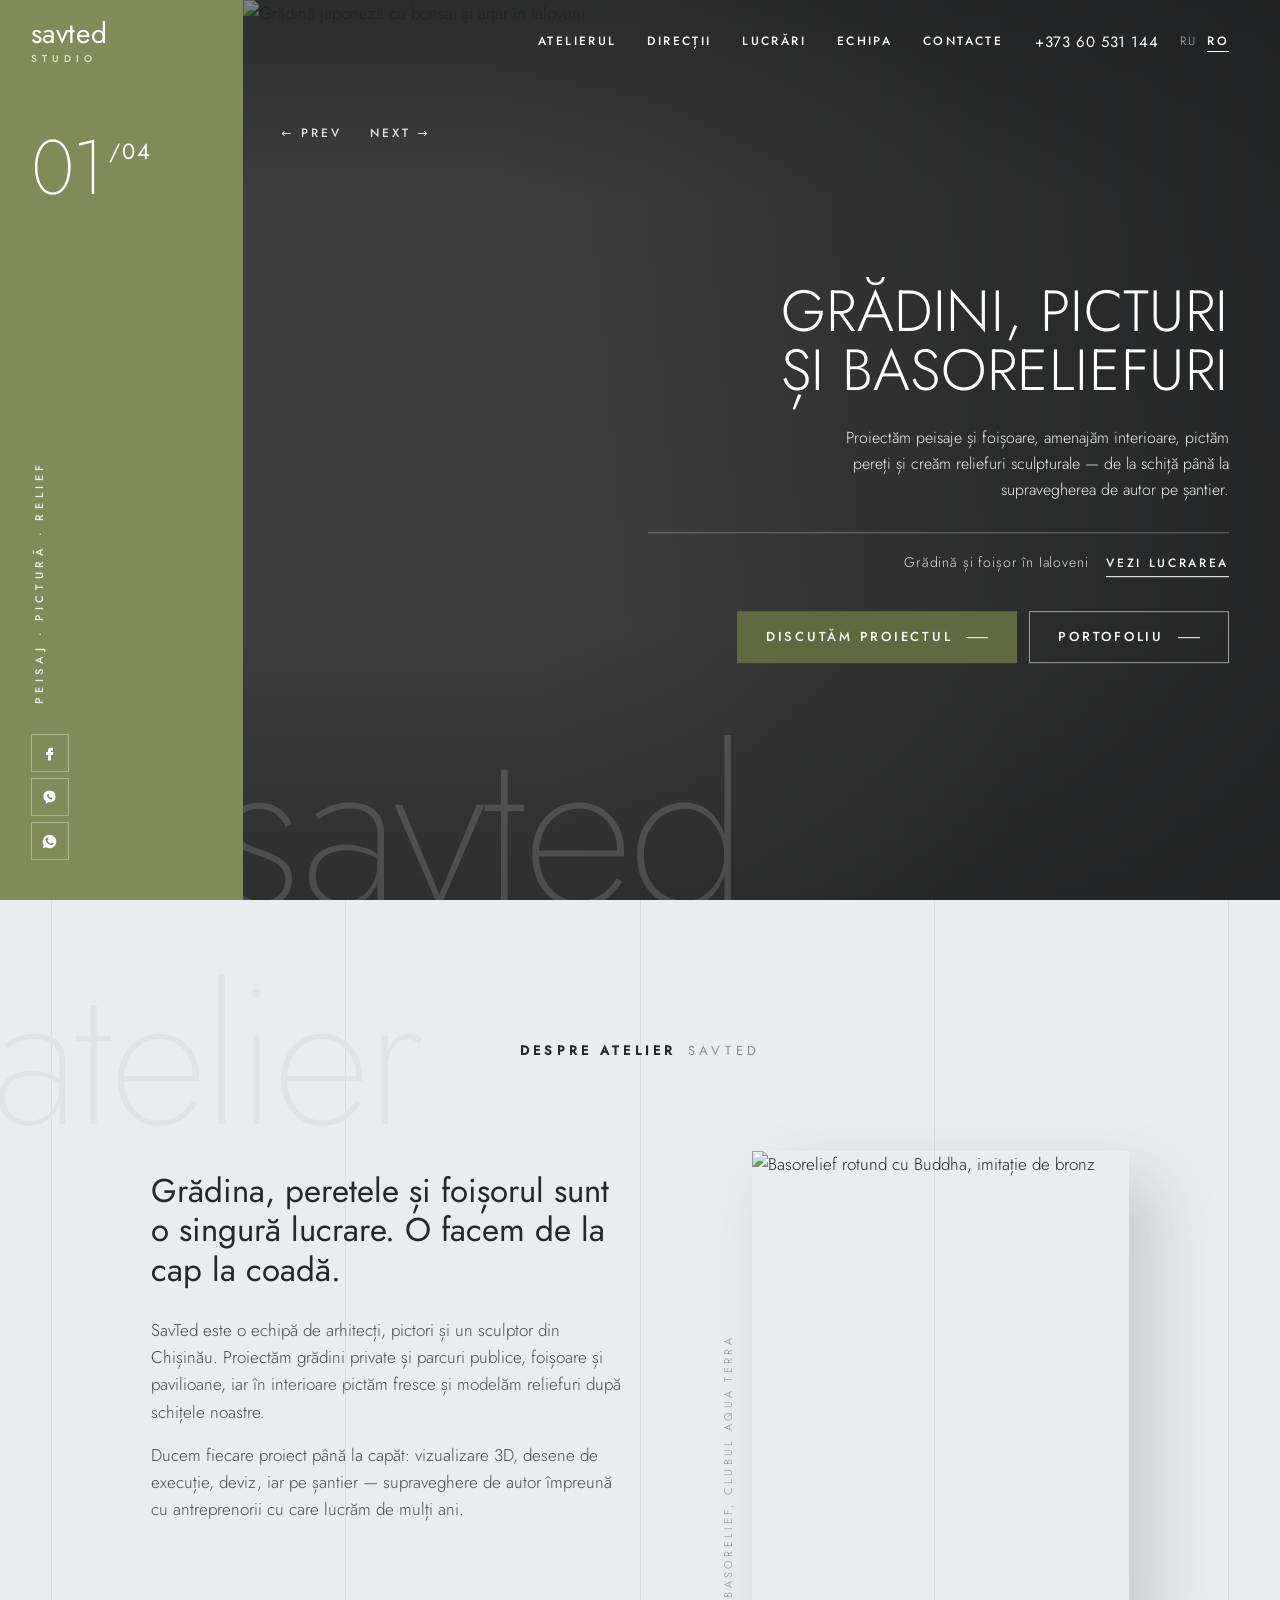
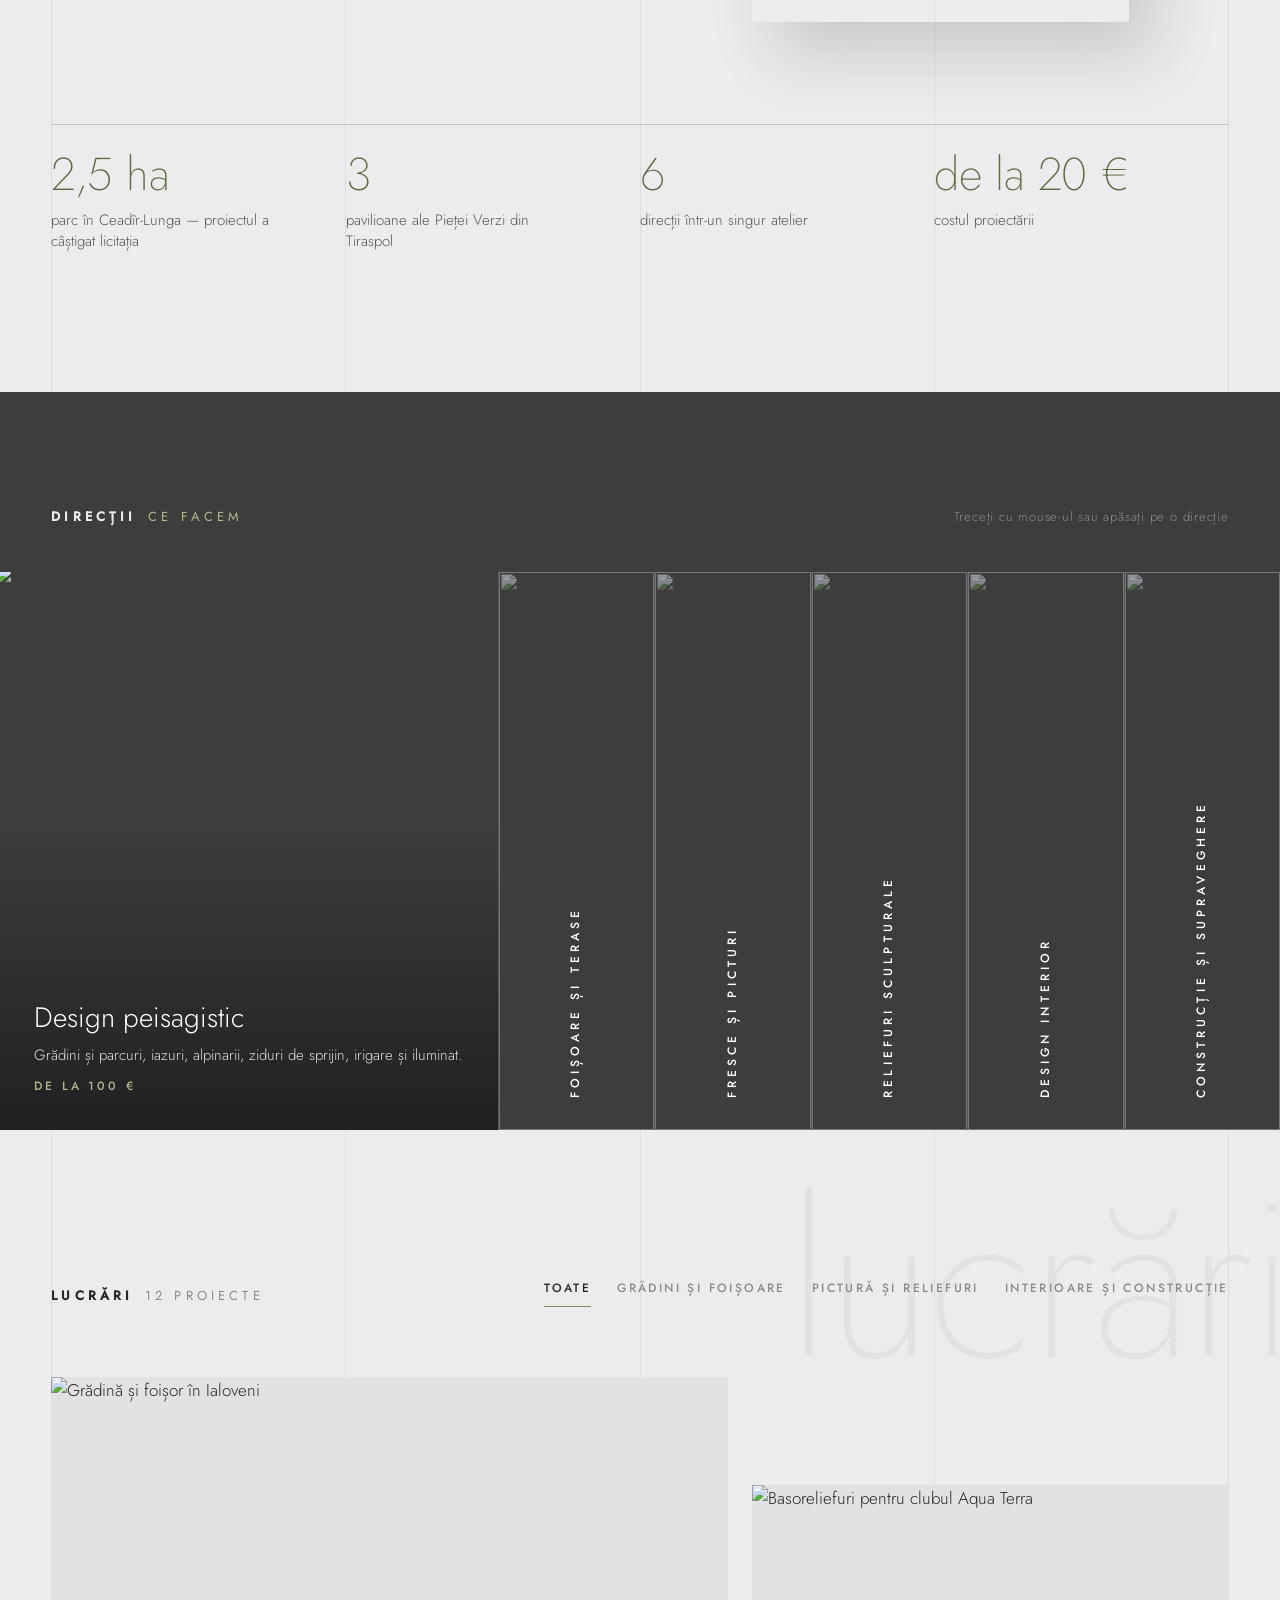
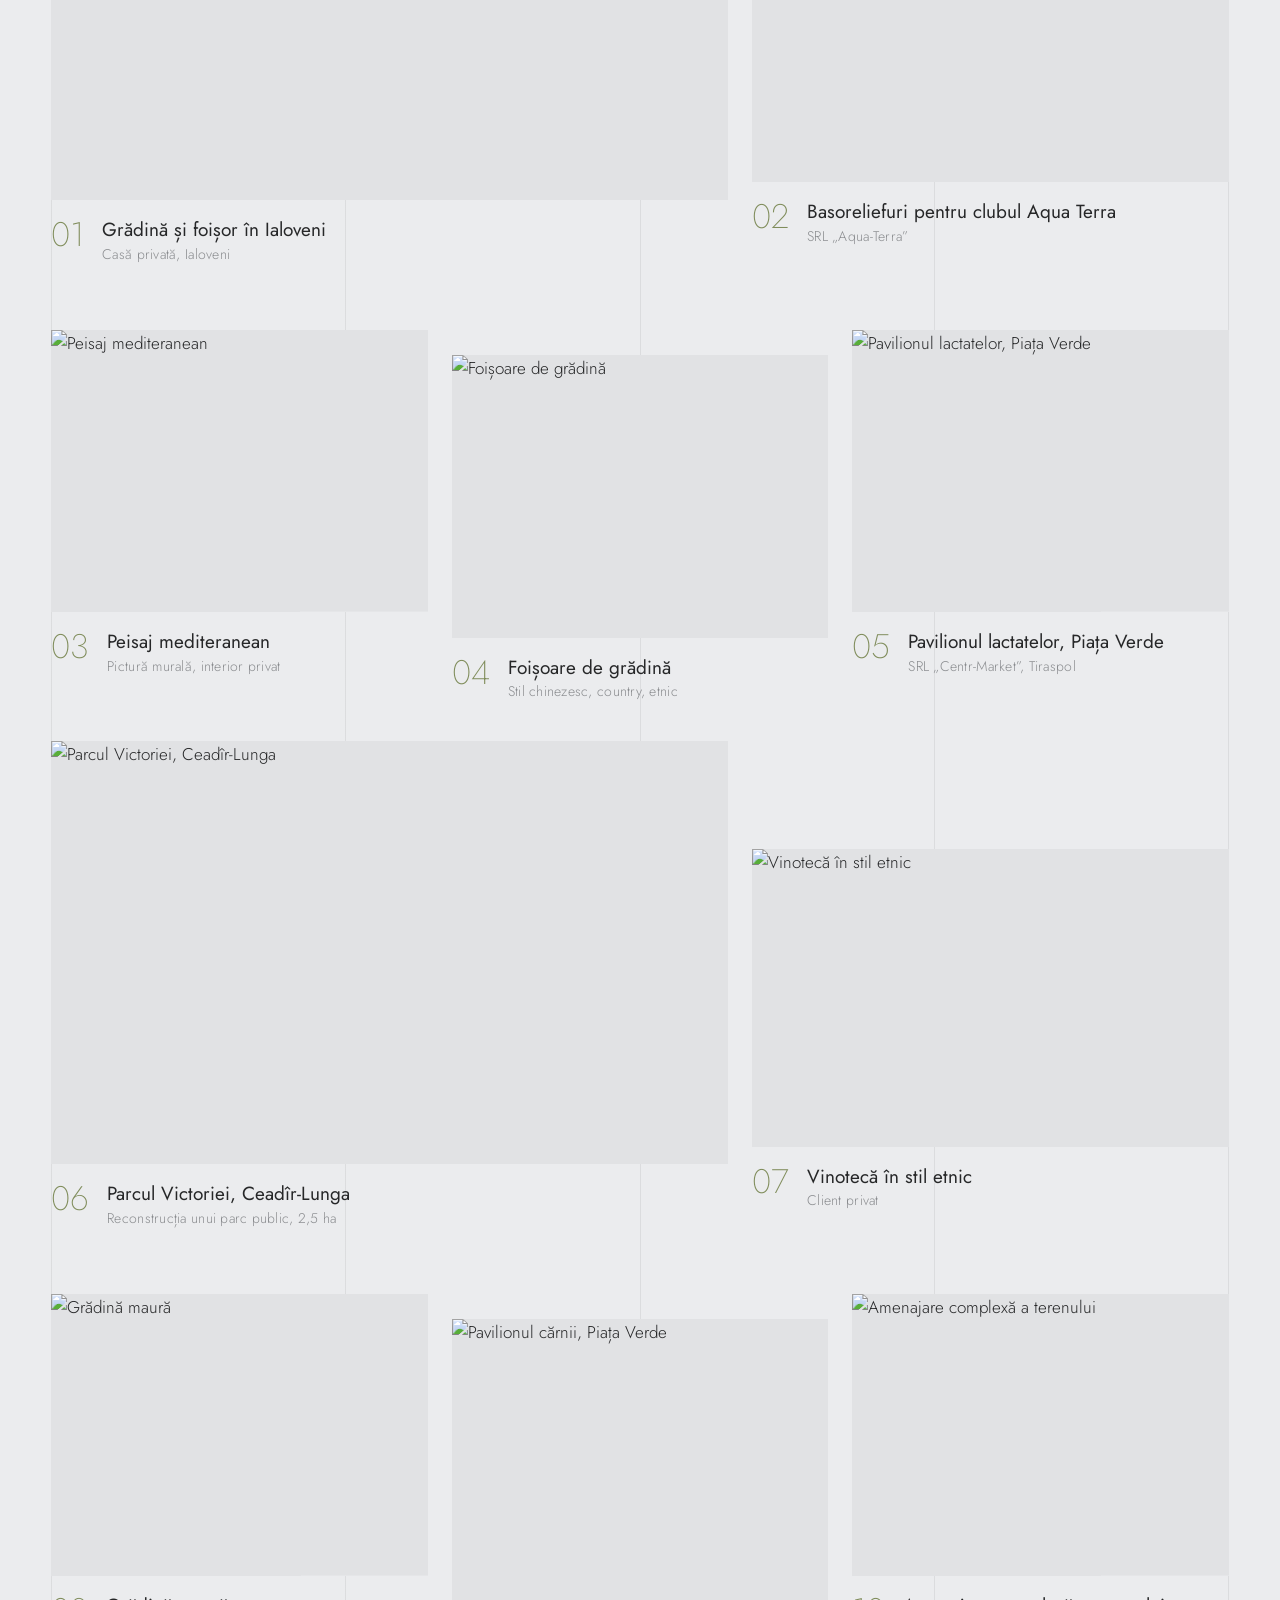
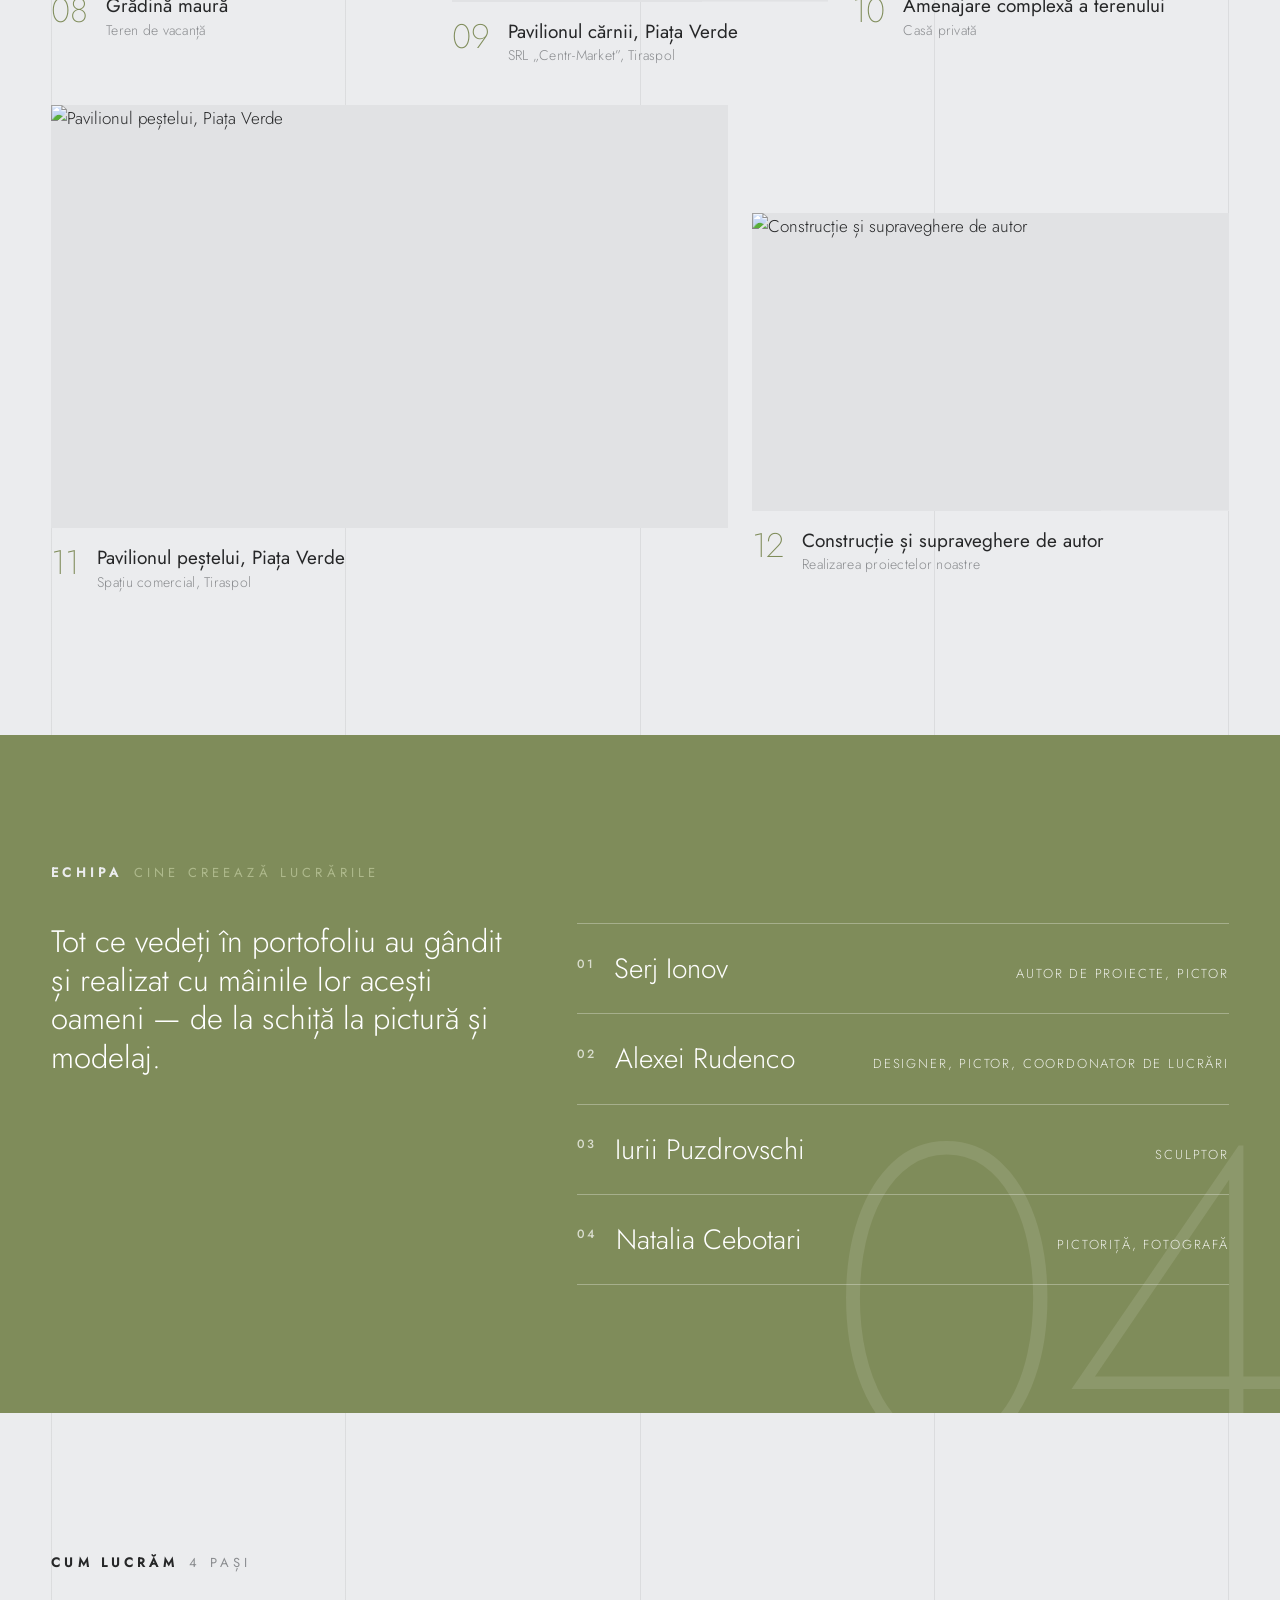
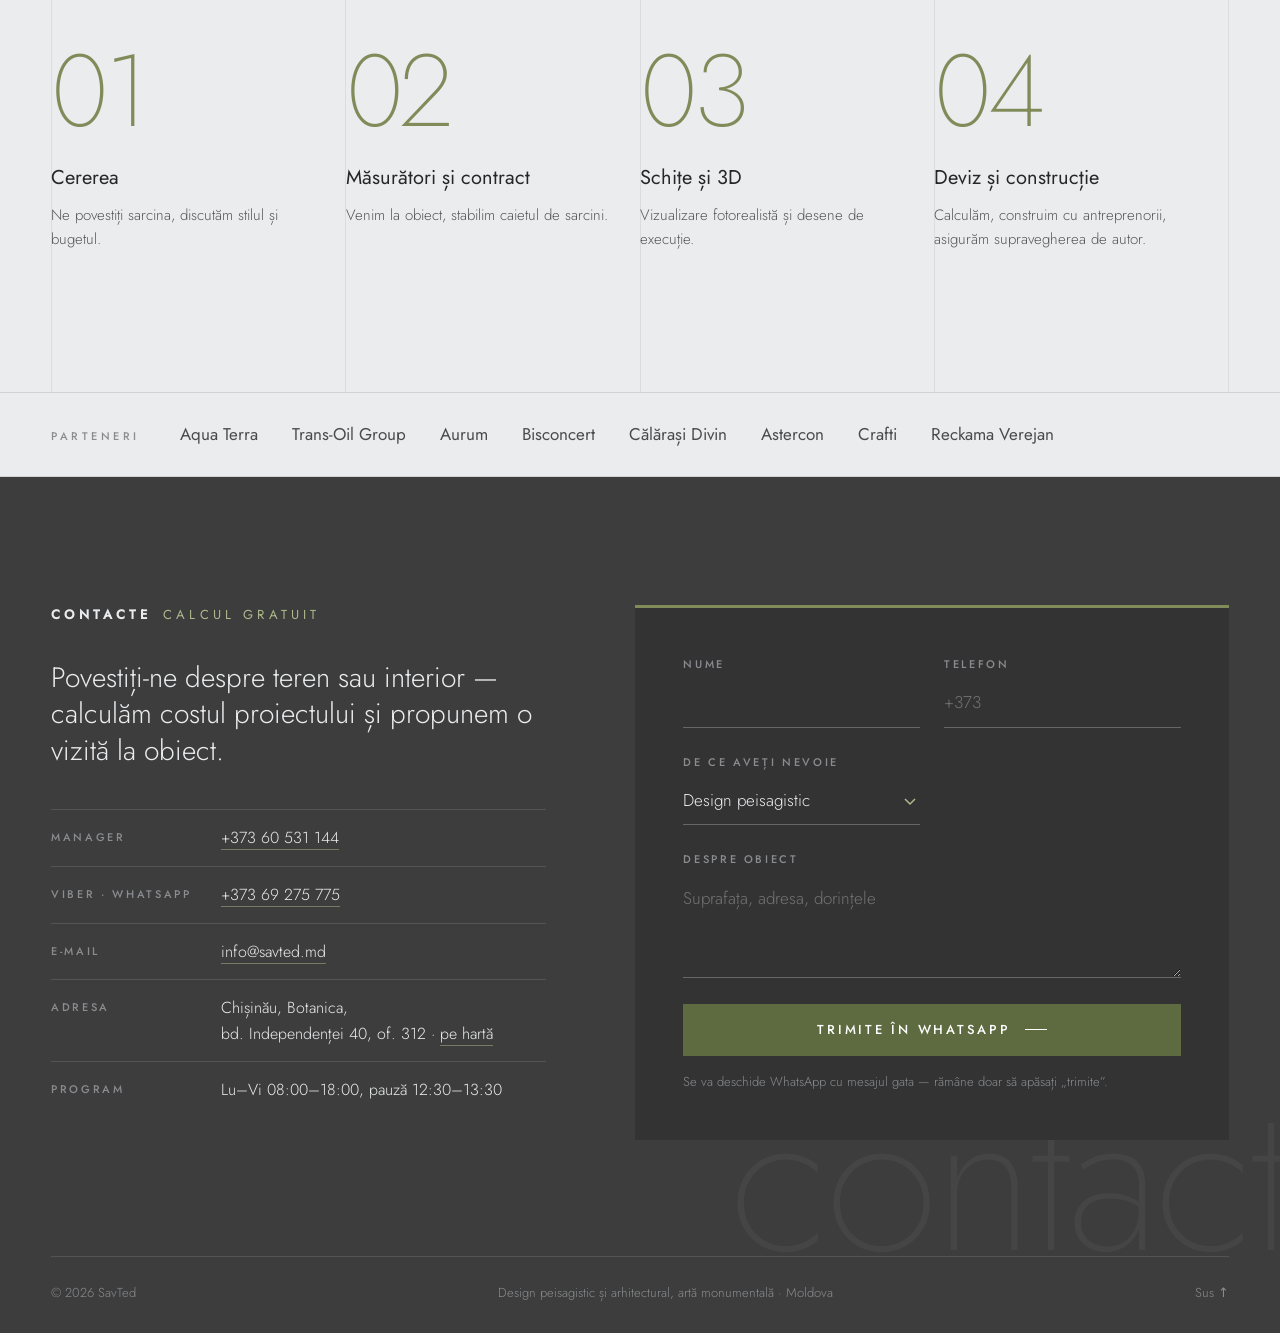
==== ro.html @ 4ed481ee "Add files via upload" ====
<!doctype html>
<html lang="ro">
<head>
<meta charset="utf-8">
<meta name="viewport" content="width=device-width,initial-scale=1">
<title>SavTed — design peisagistic, picturi murale și basoreliefuri în Moldova</title>
<meta name="description" content="Atelierul SavTed: proiecte de grădini, parcuri și foișoare, design interior, fresce, picturi murale și reliefuri sculpturale. Chișinău, toată Moldova.">
<link rel="icon" href="favicon.svg" type="image/svg+xml">
<link rel="alternate" hreflang="ru" href="index.html">
<meta property="og:type" content="website">
<meta property="og:title" content="SavTed — grădini, picturi murale și basoreliefuri">
<meta property="og:description" content="Proiectăm grădini și foișoare, pictăm pereți, creăm basoreliefuri. Chișinău.">
<meta property="og:image" content="img/og/og-square-ro.jpg">
<meta property="og:image:width" content="1200">
<meta property="og:image:height" content="1200">
<link rel="preload" href="fonts/Jost-Light.woff2" as="font" type="font/woff2" crossorigin>
<link rel="stylesheet" href="style.css?v=5">
</head>
<body>

<header class="top" id="top">
  <a class="brand" href="#top" aria-label="SavTed — pagina principală">savted<small>studio</small></a>
  <nav class="nav" aria-label="Secțiuni">
    <a href="#about">Atelierul</a>
    <a href="#directions">Direcții</a>
    <a href="#works">Lucrări</a>
    <a href="#team">Echipa</a>
    <a href="#contact">Contacte</a>
  </nav>
  <div class="top__right">
    <a class="top__phone" href="tel:+37360531144">+373 60 531 144</a>
    <span class="lang"><a href="index.html" hreflang="ru">RU</a><b>RO</b></span>
    <button class="burger" type="button" aria-label="Meniu" aria-expanded="false"><i></i><i></i></button>
  </div>
</header>

<!-- HERO -->
<section class="hero" aria-label="Lucrări selectate">
  <aside class="hero__panel">
    <div class="hero__count"><span class="js-cur">01</span><sup>/04</sup></div>
    <p class="hero__vert">peisaj · pictură · relief</p>
    <ul class="hero__social">
      <li><a href="https://www.facebook.com/profile.php?id=61595241628154" target="_blank" rel="noopener" aria-label="Facebook"><svg viewBox="0 0 24 24"><path d="M14 8h3V4h-3c-2.8 0-4 1.8-4 4.3V10H7v4h3v8h4v-8h3l.5-4H14V8.6c0-.4.2-.6.6-.6z"/></svg></a></li>
      <li><a href="viber://chat?number=%2B37369275775" aria-label="Viber"><svg viewBox="0 0 24 24"><path d="M12 2.5c-5 0-8.5 2.6-8.5 8 0 3 1.2 5.2 3.3 6.4V21l3-2.4c.7.1 1.4.2 2.2.2 5 0 8.5-2.6 8.5-8.3 0-5.5-3.5-8-8.5-8zm3.7 11.6c-.4.6-1.1 1-1.8.8-2.6-.8-4.7-2.8-5.6-5.4-.2-.7.2-1.4.8-1.8l.6-.4c.3-.2.7-.1.9.2l.9 1.4c.2.3.1.7-.2.9l-.5.3c.4 1 1.3 1.9 2.3 2.4l.3-.5c.2-.3.6-.4.9-.2l1.4.9c.3.2.4.6.2.9z"/></svg></a></li>
      <li><a href="https://wa.me/37369275775" target="_blank" rel="noopener" aria-label="WhatsApp"><svg viewBox="0 0 24 24"><path d="M12 2.5a9.5 9.5 0 0 0-8.2 14.3L2.5 21.5l4.8-1.3A9.5 9.5 0 1 0 12 2.5zm5.3 13.4c-.2.6-1.3 1.2-1.8 1.2-.5.1-1 .2-3.3-.7-2.8-1.1-4.6-4-4.7-4.2-.1-.2-1.1-1.5-1.1-2.9s.7-2 1-2.3c.2-.3.5-.3.7-.3h.5c.2 0 .4 0 .6.5l.8 2c.1.2.1.4 0 .5l-.3.5-.4.4c-.1.1-.3.3-.1.6.2.3.8 1.3 1.7 2.1 1.2 1 2.1 1.3 2.4 1.5.3.1.5.1.6-.1l.9-1c.2-.3.4-.2.6-.1l1.9.9c.3.1.5.2.5.3.1.2.1.7-.1 1.2z"/></svg></a></li>
    </ul>
  </aside>

  <div class="hero__stage">
    <div class="hero__slides">
      <figure class="slide is-on" data-work="13"><img src="img/w/7c0b3475-l.webp" alt="Grădină japoneză cu bonsai și arțar în Ialoveni" fetchpriority="high"></figure>
      <figure class="slide" data-work="11"><img src="img/w/cdaa45fe-l.webp" alt="Basorelief cu Buddha, imitație de bronz, clubul Aqua Terra" loading="lazy"></figure>
      <figure class="slide" data-work="7"><img src="img/w/23a6d902-l.webp" alt="Pictură murală: peisaj mediteranean cu maci" loading="lazy"></figure>
      <figure class="slide" data-work="15"><img src="img/w/4194f8a2-l.webp" alt="Proiect de foișor în stil chinezesc" loading="lazy"></figure>
    </div>
    <div class="hero__fog" aria-hidden="true"></div>

    <div class="hero__ctrl">
      <button type="button" class="js-prev" aria-label="Lucrarea anterioară">← prev</button>
      <button type="button" class="js-next" aria-label="Lucrarea următoare">next →</button>
    </div>

    <div class="hero__copy">
      <h1>Grădini, picturi<br>și&nbsp;basoreliefuri</h1>
      <p>Proiectăm peisaje și foișoare, amenajăm interioare, pictăm pereți și creăm reliefuri sculpturale — de la schiță până la supravegherea de autor pe șantier.</p>
      <div class="hero__caption">
        <span class="js-cap-n">Grădină și foișor în Ialoveni</span>
        <button type="button" class="link js-cap-open">Vezi lucrarea</button>
      </div>
      <div class="hero__btns">
        <a class="btn btn--moss" href="#contact">Discutăm proiectul</a>
        <a class="btn btn--ghost" href="#works">Portofoliu</a>
      </div>
    </div>
  </div>
  <div class="ghost ghost--hero" aria-hidden="true">savted</div>
</section>

<!-- ABOUT -->
<section class="about sec" id="about">
  <div class="lines" aria-hidden="true"></div>
  <div class="ghost ghost--about" aria-hidden="true">atelier</div>
  <div class="wrap about__grid">
    <h2 class="kicker reveal"><b>Despre atelier</b> <span>savted</span></h2>
    <div class="about__text reveal">
      <p class="about__lead">Grădina, peretele și&nbsp;foișorul sunt o singură lucrare. O facem de la cap la coadă.</p>
      <p>SavTed este o echipă de arhitecți, pictori și un sculptor din Chișinău. Proiectăm grădini private și parcuri publice, foișoare și pavilioane, iar în interioare pictăm fresce și modelăm reliefuri după schițele noastre.</p>
      <p>Ducem fiecare proiect până la capăt: vizualizare 3D, desene de execuție, deviz, iar pe șantier — supraveghere de autor împreună cu antreprenorii cu care lucrăm de mulți ani.</p>
    </div>
    <figure class="about__pic reveal">
      <img src="img/w/76ecb785-s.webp" alt="Basorelief rotund cu Buddha, imitație de bronz" loading="lazy">
      <figcaption>Basorelief, clubul Aqua Terra</figcaption>
    </figure>
    <ul class="facts reveal">
      <li><b>2,5&nbsp;ha</b><span>parc în Ceadîr-Lunga — proiectul a câștigat licitația</span></li>
      <li><b>3</b><span>pavilioane ale Pieței Verzi din Tiraspol</span></li>
      <li><b>6</b><span>direcții într-un singur atelier</span></li>
      <li><b>de&nbsp;la&nbsp;20&nbsp;€</b><span>costul proiectării</span></li>
    </ul>
  </div>
</section>

<!-- DIRECTIONS -->
<section class="dirs" id="directions">
  <div class="dirs__head wrap">
    <h2 class="kicker kicker--light reveal"><b>Direcții</b> <span>ce facem</span></h2>
    <p class="dirs__hint reveal">Treceți cu mouse-ul sau apăsați pe o direcție</p>
  </div>
  <div class="strip">
    <a class="strip__item is-open" href="#works" data-filter="garden">
      <img src="img/w/7c0b3475-s.webp" alt="" loading="lazy">
      <span class="strip__v">design peisagistic</span>
      <span class="strip__body"><b>Design peisagistic</b><em>Grădini și parcuri, iazuri, alpinarii, ziduri de sprijin, irigare și iluminat.</em><i>de la 100 €</i></span>
    </a>
    <a class="strip__item" href="#works" data-filter="garden">
      <img src="img/w/a6d77f5b-s.webp" alt="" loading="lazy">
      <span class="strip__v">foișoare și terase</span>
      <span class="strip__body"><b>Foișoare, pavilioane, terase</b><em>Stil chinezesc, country, etnic — cu grătar, cuptor și desene tehnice.</em><i>de la 30 €</i></span>
    </a>
    <a class="strip__item" href="#works" data-filter="art">
      <img src="img/w/23a6d902-s.webp" alt="" loading="lazy">
      <span class="strip__v">fresce și picturi</span>
      <span class="strip__body"><b>Fresce, murale, pictură</b><em>Pictură pe tencuială uscată și umedă, interioare și fațade.</em><i>de la 50 €</i></span>
    </a>
    <a class="strip__item" href="#works" data-filter="art">
      <img src="img/w/76ecb785-s.webp" alt="" loading="lazy">
      <span class="strip__v">reliefuri sculpturale</span>
      <span class="strip__body"><b>Basoreliefuri și altoreliefuri</b><em>După schițele noastre sau ale arhitectului dvs., imitație de bronz și piatră.</em><i>de la 150 €</i></span>
    </a>
    <a class="strip__item" href="#works" data-filter="interior">
      <img src="img/w/365bd3c8-s.webp" alt="" loading="lazy">
      <span class="strip__v">design interior</span>
      <span class="strip__body"><b>Design interior</b><em>Interioare comerciale și private, mobilier după design individual.</em><i>de la 20 €</i></span>
    </a>
    <a class="strip__item" href="#works" data-filter="interior">
      <img src="img/w/06ae468c-s.webp" alt="" loading="lazy">
      <span class="strip__v">construcție și supraveghere</span>
      <span class="strip__body"><b>Construcție și supraveghere de autor</b><em>Organizăm lucrările și urmărim ca totul să fie construit exact după proiect.</em><i>de la 400 €</i></span>
    </a>
  </div>
</section>

<!-- WORKS -->
<section class="works sec" id="works">
  <div class="lines" aria-hidden="true"></div>
  <div class="ghost ghost--works" aria-hidden="true">lucrări</div>
  <div class="wrap">
    <div class="works__head">
      <h2 class="kicker reveal"><b>Lucrări</b> <span>12 proiecte</span></h2>
      <div class="filters reveal" role="tablist" aria-label="Filtru lucrări">
        <button type="button" class="is-on" data-f="all">Toate</button>
        <button type="button" data-f="garden">Grădini și foișoare</button>
        <button type="button" data-f="art">Pictură și reliefuri</button>
        <button type="button" data-f="interior">Interioare și construcție</button>
      </div>
    </div>
    <div class="grid js-grid"></div>
  </div>
</section>

<!-- TEAM -->
<section class="team" id="team">
  <div class="ghost ghost--team" aria-hidden="true">04</div>
  <div class="wrap team__grid">
    <h2 class="kicker kicker--light reveal"><b>Echipa</b> <span>cine creează lucrările</span></h2>
    <p class="team__lead reveal">Tot ce vedeți în portofoliu au gândit și realizat cu mâinile lor acești oameni — de la schiță la pictură și modelaj.</p>
    <ol class="people">
      <li class="reveal"><b>Serj Ionov</b><span>autor de proiecte, pictor</span></li>
      <li class="reveal"><b>Alexei Rudenco</b><span>designer, pictor, coordonator de lucrări</span></li>
      <li class="reveal"><b>Iurii Puzdrovschi</b><span>sculptor</span></li>
      <li class="reveal"><b>Natalia Cebotari</b><span>pictoriță, fotografă</span></li>
    </ol>
  </div>
</section>

<!-- PROCESS -->
<section class="steps sec" id="process">
  <div class="lines" aria-hidden="true"></div>
  <div class="wrap">
    <h2 class="kicker reveal"><b>Cum lucrăm</b> <span>4 pași</span></h2>
    <ol class="steps__list">
      <li class="reveal"><i>01</i><b>Cererea</b><span>Ne povestiți sarcina, discutăm stilul și bugetul.</span></li>
      <li class="reveal"><i>02</i><b>Măsurători și contract</b><span>Venim la obiect, stabilim caietul de sarcini.</span></li>
      <li class="reveal"><i>03</i><b>Schițe și 3D</b><span>Vizualizare fotorealistă și desene de execuție.</span></li>
      <li class="reveal"><i>04</i><b>Deviz și construcție</b><span>Calculăm, construim cu antreprenorii, asigurăm supravegherea de autor.</span></li>
    </ol>
  </div>
</section>

<!-- PARTNERS -->
<section class="partners" aria-label="Parteneri">
  <div class="wrap partners__row">
    <span class="partners__t">Parteneri</span>
    <ul>
      <li>Aqua Terra</li><li>Trans-Oil Group</li><li>Aurum</li><li>Bisconcert</li><li>Călărași Divin</li><li>Astercon</li><li>Crafti</li><li>Reckama Verejan</li>
    </ul>
  </div>
</section>

<!-- CONTACT -->
<section class="contact" id="contact">
  <div class="ghost ghost--contact" aria-hidden="true">contact</div>
  <div class="wrap contact__grid">
    <div class="contact__info reveal">
      <h2 class="kicker kicker--light"><b>Contacte</b> <span>calcul gratuit</span></h2>
      <p class="contact__lead">Povestiți-ne despre teren sau interior — calculăm costul proiectului și propunem o vizită la obiect.</p>
      <dl class="contact__dl">
        <div><dt>Manager</dt><dd><a href="tel:+37360531144">+373 60 531 144</a></dd></div>
        <div><dt>Viber · WhatsApp</dt><dd><a href="tel:+37369275775">+373 69 275 775</a></dd></div>
        <div><dt>E-mail</dt><dd><a href="mailto:info@savted.md">info@savted.md</a></dd></div>
        <div><dt>Adresa</dt><dd>Chișinău, Botanica,<br>bd. Independenței 40, of. 312 · <a href="https://www.google.com/maps/search/?api=1&amp;query=Independen%C8%9Bei+40+Chi%C8%99in%C4%83u" target="_blank" rel="noopener">pe hartă</a></dd></div>
        <div><dt>Program</dt><dd>Lu–Vi 08:00–18:00, pauză 12:30–13:30</dd></div>
      </dl>
    </div>
    <form class="form reveal js-form" novalidate>
      <label><span>Nume</span><input name="name" autocomplete="name" required></label>
      <label><span>Telefon</span><input name="phone" type="tel" autocomplete="tel" required placeholder="+373"></label>
      <label><span>De ce aveți nevoie</span>
        <select name="service">
          <option>Design peisagistic</option>
          <option>Foișor, pavilion, terasă</option>
          <option>Frescă sau pictură murală</option>
          <option>Basorelief, relief</option>
          <option>Design interior</option>
          <option>Construcție și supraveghere</option>
        </select>
      </label>
      <label class="form__wide"><span>Despre obiect</span><textarea name="msg" rows="3" placeholder="Suprafața, adresa, dorințele"></textarea></label>
      <button class="btn btn--moss form__wide" type="submit">Trimite în WhatsApp</button>
      <p class="form__note form__wide">Se va deschide WhatsApp cu mesajul gata — rămâne doar să apăsați „trimite”.</p>
    </form>
  </div>
  <footer class="foot wrap">
    <span>© 2026 SavTed</span>
    <span>Design peisagistic și arhitectural, artă monumentală · Moldova</span>
    <a href="#top">Sus ↑</a>
  </footer>
</section>

<!-- LIGHTBOX -->
<div class="lb" role="dialog" aria-modal="true" aria-label="Proiect" hidden>
  <button class="lb__x" type="button" aria-label="Închide">×</button>
  <div class="lb__stage">
    <img class="lb__img" alt="">
    <button class="lb__nav lb__prev" type="button" aria-label="Fotografia anterioară">←</button>
    <button class="lb__nav lb__next" type="button" aria-label="Fotografia următoare">→</button>
  </div>
  <aside class="lb__info">
    <span class="lb__num"></span>
    <h3 class="lb__t"></h3>
    <p class="lb__client"></p>
    <p class="lb__d"></p>
    <div class="lb__full" id="lb-full" hidden></div>
    <button class="lb__more" type="button" aria-expanded="false" aria-controls="lb-full">Citește tot</button>
    <p class="lb__cnt"></p>
    <div class="lb__thumbs"></div>
    <a class="btn btn--moss lb__cta" href="#contact">Vreau un proiect similar</a>
  </aside>
</div>

<script src="works-text.js?v=1"></script>
<script src="main.js?v=3"></script>
</body>
</html>
---- style.css ----
@font-face{font-family:Jost;src:url(fonts/Jost-ExtraLight.woff2) format("woff2");font-weight:200;font-display:swap}
@font-face{font-family:Jost;src:url(fonts/Jost-Light.woff2) format("woff2");font-weight:300;font-display:swap}
@font-face{font-family:Jost;src:url(fonts/Jost-Regular.woff2) format("woff2");font-weight:400;font-display:swap}
@font-face{font-family:Jost;src:url(fonts/Jost-Medium.woff2) format("woff2");font-weight:500;font-display:swap}

:root{
  /* палитра: Volcanic slag / Alpine ice / Summit stone + мох */
  --ice:#EBECEE;
  --ice-2:#E1E2E4;
  --slag:#3D3D3D;
  --slag-2:#333334;
  --ink:#262728;
  --stone:#8A8C8F;
  --moss:#7F8C5A;
  --moss-deep:#5E6A3F;
  --moss-pale:#AEB98C;
  --line:rgba(61,61,61,.09);
  --line-d:rgba(235,236,238,.08);
  --wrap:1320px;
  --pad:clamp(20px,4vw,56px);
  --panel:clamp(220px,19vw,300px);
  --ease:cubic-bezier(.2,.7,.2,1);
}
*,*::before,*::after{box-sizing:border-box}
html{scroll-behavior:smooth;-webkit-text-size-adjust:100%}
body{margin:0;background:var(--ice);color:var(--ink);font:300 17px/1.6 Jost,system-ui,sans-serif;overflow-x:hidden}
img{display:block;max-width:100%}
a{color:inherit}
button{font:inherit;color:inherit;background:none;border:0;padding:0;cursor:pointer}
h1,h2,h3,p{margin:0}
:focus-visible{outline:2px solid var(--moss);outline-offset:3px}

.wrap{max-width:var(--wrap);margin:0 auto;padding:0 var(--pad);position:relative;z-index:2}
.sec{position:relative;padding:clamp(80px,11vw,150px) 0;overflow:hidden}

/* вертикальные линии сетки, как в референсе */
.lines{position:absolute;inset:0;max-width:var(--wrap);margin:0 auto;pointer-events:none;z-index:0;background:
  linear-gradient(var(--line),var(--line)) calc(var(--pad)) 0/1px 100% no-repeat,
  linear-gradient(var(--line),var(--line)) calc(var(--pad) + (100% - 2*var(--pad))*.25) 0/1px 100% no-repeat,
  linear-gradient(var(--line),var(--line)) calc(var(--pad) + (100% - 2*var(--pad))*.5) 0/1px 100% no-repeat,
  linear-gradient(var(--line),var(--line)) calc(var(--pad) + (100% - 2*var(--pad))*.75) 0/1px 100% no-repeat,
  linear-gradient(var(--line),var(--line)) calc(100% - var(--pad)) 0/1px 100% no-repeat}

/* полупрозрачные слова-фон */
.ghost{position:absolute;font-weight:200;line-height:.8;letter-spacing:-.02em;white-space:nowrap;pointer-events:none;user-select:none;z-index:1}

/* заголовок секции: «ABOUT nature» */
.kicker{font-size:13px;font-weight:500;letter-spacing:.32em;text-transform:uppercase;display:flex;gap:.9em;align-items:baseline;flex-wrap:wrap}
.kicker span{font-weight:400;color:var(--stone)}
.kicker--light{color:var(--ice)}
.kicker--light span{color:var(--moss-pale)}

/* кнопки: острые прямоугольники, разрядка */
.btn{display:inline-flex;align-items:center;justify-content:center;gap:14px;min-height:52px;padding:0 28px;font-size:12.5px;font-weight:500;letter-spacing:.22em;text-transform:uppercase;text-decoration:none;border:1px solid transparent;transition:background .25s,color .25s,border-color .25s}
.btn::after{content:"";width:22px;height:1px;background:currentColor;transition:width .3s var(--ease)}
.btn:hover::after{width:34px}
.btn--moss{background:var(--moss-deep);color:#fff}
.btn--moss:hover{background:var(--ink)}
.btn--ghost{border-color:rgba(255,255,255,.55);color:#fff}
.btn--ghost:hover{background:#fff;color:var(--ink)}
.link{font-size:12px;font-weight:500;letter-spacing:.22em;text-transform:uppercase;border-bottom:1px solid currentColor;padding-bottom:3px}

/* ---------- HEADER ---------- */
.top{position:absolute;top:0;left:0;right:0;z-index:20;display:flex;align-items:center;gap:32px;height:84px;padding:0 var(--pad) 0 0}
.brand{flex:0 0 var(--panel);padding-left:clamp(20px,2.4vw,36px);font-size:28px;font-weight:400;letter-spacing:.02em;text-decoration:none;color:#fff;line-height:1}
.brand small{display:block;font-size:10px;font-weight:500;letter-spacing:.5em;text-transform:uppercase;opacity:.75;margin-top:6px}
.nav{display:flex;gap:clamp(18px,2.4vw,40px);margin-left:auto}
.nav a{font-size:12px;font-weight:500;letter-spacing:.2em;text-transform:uppercase;text-decoration:none;color:#fff;padding:8px 0;position:relative}
.nav a::after{content:"";position:absolute;left:0;right:100%;bottom:2px;height:1px;background:currentColor;transition:right .3s var(--ease)}
.nav a:hover::after{right:0}
.top__right{display:flex;align-items:center;gap:22px;color:#fff}
.top__phone{font-size:15px;font-weight:400;text-decoration:none;letter-spacing:.04em;white-space:nowrap}
.lang{display:flex;gap:10px;font-size:12px;letter-spacing:.18em}
.lang b{font-weight:500;border-bottom:1px solid currentColor}
.lang a{text-decoration:none;opacity:.7}
.lang a:hover{opacity:1}
.burger{display:none;width:44px;height:44px;position:relative}
.burger i{position:absolute;left:10px;right:10px;height:1.5px;background:currentColor;transition:transform .3s,top .3s}
.burger i:first-child{top:17px}
.burger i:last-child{top:26px}
.menu-open .burger i:first-child{top:21px;transform:rotate(45deg)}
.menu-open .burger i:last-child{top:21px;transform:rotate(-45deg)}

/* ---------- HERO ---------- */
.hero{position:relative;display:grid;grid-template-columns:var(--panel) 1fr;min-height:max(640px,100svh);background:var(--slag);overflow:hidden}
.hero__panel{position:relative;z-index:3;background:var(--moss);color:#fff;display:flex;flex-direction:column;padding:130px clamp(20px,2.4vw,36px) 40px}
.hero__count{font-size:clamp(56px,6vw,92px);font-weight:200;line-height:1;letter-spacing:-.03em}
.hero__count sup{font-size:.28em;font-weight:400;letter-spacing:.1em;vertical-align:top;margin-left:6px;position:relative;top:.5em}
.hero__vert{writing-mode:vertical-rl;transform:rotate(180deg);font-size:11px;font-weight:500;letter-spacing:.42em;text-transform:uppercase;margin:auto 0 30px;opacity:.85}
.hero__social{list-style:none;margin:0;padding:0;display:flex;flex-direction:column;gap:6px}
.hero__social a{display:grid;place-items:center;width:38px;height:38px;border:1px solid rgba(255,255,255,.35);transition:background .25s}
.hero__social a:hover{background:rgba(255,255,255,.18)}
.hero__social svg{width:17px;height:17px;fill:#fff}

.hero__stage{position:relative;overflow:hidden}
.hero__slides,.slide{position:absolute;inset:0;margin:0}
.slide{opacity:0;transition:opacity 1.2s ease}
.slide.is-on{opacity:1}
.slide img{width:100%;height:100%;object-fit:cover;transform:scale(1.06);transition:transform 7s linear}
.slide.is-on img{transform:scale(1)}
/* «туман»: затемнение под текст справа и сверху под меню */
.hero__fog{position:absolute;inset:0;pointer-events:none;background:
  linear-gradient(180deg,rgba(30,31,32,.55) 0%,rgba(30,31,32,0) 22%),
  linear-gradient(265deg,rgba(30,31,32,.78) 0%,rgba(30,31,32,.55) 30%,rgba(30,31,32,.12) 58%,rgba(30,31,32,0) 72%),
  linear-gradient(0deg,rgba(30,31,32,.5) 0%,rgba(30,31,32,0) 30%)}
.hero__ctrl{position:absolute;left:clamp(20px,3vw,48px);top:118px;display:flex;gap:28px;z-index:3}
.hero__ctrl button{color:#fff;font-size:12px;font-weight:500;letter-spacing:.24em;text-transform:uppercase;padding:6px 0;opacity:.85}
.hero__ctrl button:hover{opacity:1}
.hero__copy{position:absolute;z-index:3;right:var(--pad);top:50%;transform:translateY(-44%);width:min(660px,56%);color:#fff;text-align:right}
.hero__copy h1{font-size:clamp(38px,4.5vw,72px);overflow-wrap:break-word;font-weight:300;line-height:1.02;letter-spacing:.01em;text-transform:uppercase}
.hero__copy>p{margin:26px 0 0 auto;max-width:420px;font-size:16px;line-height:1.6;opacity:.92}
.hero__caption{display:flex;justify-content:flex-end;align-items:baseline;gap:18px;margin-top:30px;padding-top:18px;border-top:1px solid rgba(255,255,255,.3);font-size:14px;letter-spacing:.06em}
.hero__caption .js-cap-n{opacity:.85}
.hero__btns{display:flex;gap:12px;justify-content:flex-end;margin-top:34px;flex-wrap:wrap}
.ghost--hero{left:calc(var(--panel) - .12em);bottom:-.08em;font-size:clamp(110px,17vw,270px);color:rgba(235,236,238,.16);z-index:2}

/* ---------- ABOUT ---------- */
.ghost--about{left:-.04em;top:.42em;font-size:clamp(90px,15vw,240px);color:var(--ice-2)}
.about__grid{display:grid;grid-template-columns:repeat(12,1fr);gap:0 24px;align-items:start}
.about .kicker{grid-column:1/-1;justify-content:center;margin-bottom:clamp(50px,7vw,90px)}
.about__text{grid-column:2/7;padding-top:20px}
.about__lead{font-size:clamp(26px,2.6vw,38px);line-height:1.18;font-weight:400;margin-bottom:28px;color:var(--ink)}
.about__text p+p{margin-top:16px;color:#4a4b4d}
.about__pic{grid-column:8/12;margin:0;position:relative}
.about__pic img{width:100%;aspect-ratio:4/5;object-fit:cover;box-shadow:24px 30px 60px rgba(38,39,40,.18)}
.about__pic figcaption{position:absolute;left:-14px;bottom:24px;writing-mode:vertical-rl;transform:rotate(180deg) translateX(100%);font-size:11px;letter-spacing:.3em;text-transform:uppercase;color:var(--stone)}
.facts{grid-column:1/-1;list-style:none;margin:clamp(60px,8vw,110px) 0 0;padding:0;display:grid;grid-template-columns:repeat(4,1fr)}
.facts li{padding:26px 24px 0 0;border-top:1px solid rgba(61,61,61,.22)}
.facts b{display:block;font-size:clamp(34px,3.6vw,54px);font-weight:200;line-height:1;color:var(--moss-deep);letter-spacing:-.01em}
.facts span{display:block;margin-top:12px;font-size:14.5px;line-height:1.45;color:#55575a;max-width:230px}

/* ---------- DIRECTIONS ---------- */
.dirs{background:var(--slag);padding-top:clamp(70px,9vw,120px);position:relative}
.dirs__head{display:flex;justify-content:space-between;align-items:baseline;gap:20px;margin-bottom:44px}
.dirs__hint{font-size:13px;color:var(--stone);letter-spacing:.06em}
.strip{display:flex;height:clamp(460px,62vh,640px)}
.strip__item{position:relative;flex:1;overflow:hidden;text-decoration:none;color:#fff;border-left:1px solid rgba(235,236,238,.12);transition:flex .7s var(--ease)}
.strip__item:first-child{border-left:0}
.strip__item.is-open{flex:3.2}
.strip__item img{position:absolute;inset:0;width:100%;height:100%;object-fit:cover;filter:grayscale(.55) brightness(.62);transition:filter .7s,transform 1.2s var(--ease)}
.strip__item.is-open img{filter:none;transform:scale(1.03)}
.strip__item::after{content:"";position:absolute;inset:0;background:linear-gradient(0deg,rgba(25,26,27,.82),rgba(25,26,27,0) 55%);opacity:0;transition:opacity .6s}
.strip__item.is-open::after{opacity:1}
.strip__v{position:absolute;left:50%;bottom:32px;writing-mode:vertical-rl;transform:translateX(-50%) rotate(180deg);font-size:12px;font-weight:500;letter-spacing:.34em;text-transform:uppercase;white-space:nowrap;transition:opacity .4s}
.strip__item.is-open .strip__v{opacity:0}
.strip__body{position:absolute;left:34px;right:34px;bottom:34px;z-index:2;display:flex;flex-direction:column;gap:10px;opacity:0;transform:translateY(16px);transition:opacity .4s,transform .5s var(--ease);max-width:440px}
.strip__item.is-open .strip__body{opacity:1;transform:none;transition-delay:.25s}
.strip__body b{font-size:clamp(24px,2.2vw,32px);font-weight:300;line-height:1.1}
.strip__body em{font-style:normal;font-size:15px;line-height:1.5;opacity:.85}
.strip__body i{font-style:normal;font-size:12px;font-weight:500;letter-spacing:.24em;text-transform:uppercase;color:var(--moss-pale)}

/* ---------- WORKS ---------- */
.ghost--works{right:-.05em;top:.3em;font-size:clamp(100px,17vw,270px);color:var(--ice-2)}
.works__head{display:flex;justify-content:space-between;align-items:end;gap:30px;flex-wrap:wrap;margin-bottom:clamp(44px,6vw,70px)}
.filters{display:flex;flex-wrap:wrap;gap:6px 26px}
.filters button{font-size:12px;font-weight:500;letter-spacing:.2em;text-transform:uppercase;color:var(--stone);padding:8px 0;border-bottom:1px solid transparent;transition:color .2s,border-color .2s}
.filters button:hover{color:var(--ink)}
.filters button.is-on{color:var(--ink);border-color:var(--moss)}
.grid{display:grid;grid-template-columns:repeat(12,1fr);gap:clamp(28px,3vw,44px) 24px}
.card{grid-column:span 4;text-align:left;display:block;position:relative;animation:fade .6s var(--ease) both}
.card:nth-child(5n+1){grid-column:span 7}
.card:nth-child(5n+2){grid-column:span 5;margin-top:clamp(40px,7vw,110px)}
.card:nth-child(5n+4){margin-top:clamp(30px,4vw,60px)}
.card__img{position:relative;overflow:hidden;background:var(--ice-2);aspect-ratio:4/3}
.card:nth-child(5n+1) .card__img,.card:nth-child(5n+2) .card__img{aspect-ratio:16/10}
.card__img img{width:100%;height:100%;object-fit:cover;transition:transform 1s var(--ease)}
.card:hover .card__img img{transform:scale(1.04)}
.card__img::after{content:attr(data-n);position:absolute;right:0;bottom:0;background:var(--ice);padding:12px 18px;font-size:11px;font-weight:500;letter-spacing:.22em;text-transform:uppercase;transform:translateY(100%);transition:transform .4s var(--ease)}
.card:hover .card__img::after,.card:focus-visible .card__img::after{transform:none}
.card__meta{display:grid;grid-template-columns:auto 1fr;gap:2px 18px;margin-top:18px}
.card__num{grid-row:span 2;font-size:34px;font-weight:200;line-height:1;color:var(--moss)}
.card__t{font-size:19px;font-weight:400;line-height:1.25}
.card__c{font-size:13.5px;color:var(--stone);letter-spacing:.02em}
.card.is-hidden{display:none}
@keyframes fade{from{opacity:0;transform:translateY(20px)}}

/* ---------- TEAM ---------- */
.team{position:relative;background:var(--moss);color:#fff;padding:clamp(80px,10vw,140px) 0;overflow:hidden}
.ghost--team{right:-.04em;bottom:-.14em;font-size:clamp(220px,34vw,520px);color:rgba(255,255,255,.1)}
.team__grid{display:grid;grid-template-columns:5fr 7fr;gap:40px 60px;align-items:start}
.team .kicker{grid-column:1/-1}
.team__lead{font-size:clamp(24px,2.4vw,34px);line-height:1.25;font-weight:300}
.people{list-style:none;margin:0;padding:0;counter-reset:p}
.people li{display:flex;justify-content:space-between;align-items:baseline;gap:20px;padding:22px 0;border-top:1px solid rgba(255,255,255,.3);counter-increment:p}
.people li:last-child{border-bottom:1px solid rgba(255,255,255,.3)}
.people b{font-size:clamp(22px,2.2vw,30px);font-weight:300}
.people b::before{content:"0" counter(p);font-size:12px;font-weight:500;letter-spacing:.2em;margin-right:18px;vertical-align:super;opacity:.7}
.people span{font-size:13px;letter-spacing:.14em;text-transform:uppercase;text-align:right;opacity:.85}

/* ---------- STEPS ---------- */
.steps .kicker{margin-bottom:clamp(44px,6vw,70px)}
.steps__list{list-style:none;margin:0;padding:0;display:grid;grid-template-columns:repeat(4,1fr)}
.steps__list li{padding:0 28px 0 0;position:relative}
.steps__list i{display:block;font-style:normal;font-size:clamp(70px,8vw,120px);font-weight:200;line-height:.9;color:var(--moss);letter-spacing:-.04em}
.steps__list b{display:block;margin-top:26px;font-size:20px;font-weight:400}
.steps__list span{display:block;margin-top:10px;font-size:15px;line-height:1.55;color:#55575a}

/* ---------- PARTNERS ---------- */
.partners{border-top:1px solid rgba(61,61,61,.15);border-bottom:1px solid rgba(61,61,61,.15);padding:28px 0}
.partners__row{display:flex;gap:40px;align-items:baseline}
.partners__t{font-size:11px;font-weight:500;letter-spacing:.32em;text-transform:uppercase;color:var(--stone);flex:none}
.partners ul{list-style:none;margin:0;padding:0;display:flex;flex-wrap:wrap;gap:8px 34px;font-size:17px;font-weight:400;color:#4a4b4d}

/* ---------- CONTACT ---------- */
.contact{position:relative;background:var(--slag);color:var(--ice);padding-top:clamp(80px,10vw,140px);overflow:hidden}
.ghost--contact{right:-.04em;bottom:.35em;font-size:clamp(100px,16vw,250px);color:rgba(235,236,238,.05)}
.contact__grid{display:grid;grid-template-columns:5fr 6fr;gap:60px clamp(40px,7vw,110px);align-items:start}
.contact__lead{font-size:clamp(22px,2.2vw,30px);line-height:1.3;margin:34px 0 40px;font-weight:300}
.contact__dl{margin:0}
.contact__dl div{display:grid;grid-template-columns:150px 1fr;gap:20px;padding:15px 0;border-top:1px solid rgba(235,236,238,.13)}
.contact__dl dt{font-size:11px;font-weight:500;letter-spacing:.24em;text-transform:uppercase;color:var(--stone);padding-top:4px}
.contact__dl dd{margin:0;font-size:16px}
.contact__dl a{text-decoration:none;border-bottom:1px solid rgba(174,185,140,.5)}
.contact__dl a:hover{color:var(--moss-pale)}
.form{display:grid;grid-template-columns:1fr 1fr;gap:26px 24px;background:var(--slag-2);padding:clamp(28px,4vw,48px);border-top:3px solid var(--moss)}
.form label{display:flex;flex-direction:column;gap:8px}
.form label span{font-size:11px;font-weight:500;letter-spacing:.24em;text-transform:uppercase;color:var(--stone)}
.form input,.form select,.form textarea{font:inherit;font-size:17px;color:var(--ice);background:transparent;border:0;border-bottom:1px solid rgba(235,236,238,.28);padding:8px 0 10px;border-radius:0;outline:0;resize:vertical;transition:border-color .2s}
.form select{appearance:none;background:url("data:image/svg+xml,%3Csvg xmlns='http://www.w3.org/2000/svg' width='12' height='8'%3E%3Cpath d='M1 1l5 5 5-5' fill='none' stroke='%23AEB98C' stroke-width='1.5'/%3E%3C/svg%3E") right 4px center no-repeat}
.form select option{color:var(--ink)}
.form input:focus,.form select:focus,.form textarea:focus{border-color:var(--moss-pale)}
.form input::placeholder,.form textarea::placeholder{color:rgba(235,236,238,.35)}
.form .is-err{border-color:#d98a6c}
.form__wide{grid-column:1/-1}
.form__note{font-size:13px;color:var(--stone);margin-top:-10px}
.foot{width:calc(100% - 2*var(--pad));max-width:calc(var(--wrap) - 2*var(--pad));padding-left:0;padding-right:0;display:flex;justify-content:space-between;gap:20px;flex-wrap:wrap;margin-top:clamp(70px,9vw,120px);padding-top:26px;padding-bottom:30px;border-top:1px solid rgba(235,236,238,.13);font-size:13px;color:var(--stone)}
.foot a{text-decoration:none}
.foot a:hover{color:var(--ice)}

/* ---------- LIGHTBOX ---------- */
.lb{position:fixed;inset:0;z-index:100;background:#1C1D1E;display:grid;grid-template-columns:1fr 400px;color:var(--ice)}
.lb[hidden]{display:none}
.lb__stage{position:relative;display:grid;place-items:center;padding:40px;min-height:0}
.lb__img{max-width:100%;max-height:calc(100vh - 80px);object-fit:contain;transition:opacity .25s}
.lb__img.is-loading{opacity:.25}
.lb__nav{position:absolute;top:50%;transform:translateY(-50%);width:54px;height:54px;font-size:22px;border:1px solid rgba(235,236,238,.25);background:rgba(28,29,30,.5);transition:background .2s}
.lb__nav:hover{background:var(--moss-deep)}
.lb__prev{left:20px}.lb__next{right:20px}
.lb__x{position:absolute;top:14px;right:18px;z-index:2;font-size:38px;font-weight:200;line-height:1;width:48px;height:48px}
.lb__info{background:var(--slag);padding:70px 36px 36px;overflow-y:auto;display:flex;flex-direction:column;gap:14px}
.lb__num{font-size:56px;font-weight:200;line-height:1;color:var(--moss)}
.lb__t{font-size:26px;font-weight:300;line-height:1.2}
.lb__client{font-size:12px;font-weight:500;letter-spacing:.2em;text-transform:uppercase;color:var(--moss-pale)}
.lb__d{font-size:15px;line-height:1.6;color:#cfd0d2}
.lb__full{font-size:15px;line-height:1.65;color:#cfd0d2}
.lb__full p+p,.lb__full ul+p,.lb__full p+ul{margin-top:12px}
.lb__full ul{margin:0;padding:0;list-style:none}
.lb__full li{position:relative;padding-left:18px}
.lb__full li::before{content:"";position:absolute;left:0;top:.8em;width:9px;height:1px;background:var(--moss-pale)}
.lb__more{align-self:flex-start;font-size:12px;font-weight:500;letter-spacing:.22em;text-transform:uppercase;color:var(--moss-pale);border-bottom:1px solid currentColor;padding-bottom:3px}
.lb__more:hover{color:#fff}
.lb__cnt{font-size:12px;letter-spacing:.2em;color:var(--stone)}
.lb__thumbs{display:grid;grid-template-columns:repeat(4,1fr);gap:6px}
.lb__thumbs button{aspect-ratio:1;overflow:hidden;opacity:.5;transition:opacity .2s;outline-offset:-2px}
.lb__thumbs button.is-on,.lb__thumbs button:hover{opacity:1}
.lb__thumbs img{width:100%;height:100%;object-fit:cover}
.lb__cta{margin-top:auto}
body.lb-open{overflow:hidden}

/* reveal */
.reveal{opacity:0;transform:translateY(26px);transition:opacity .9s var(--ease),transform .9s var(--ease)}
.reveal.is-in{opacity:1;transform:none}
@media (prefers-reduced-motion:reduce){*{transition:none!important;animation:none!important}.reveal{opacity:1;transform:none}html{scroll-behavior:auto}}

/* ---------- ADAPTIVE ---------- */
@media (max-width:1180px){
  .nav{gap:18px}
  .top__phone{display:none}
}
@media (max-width:960px){
  .top{height:68px;padding:0 var(--pad);background:var(--moss);position:fixed}
  .brand{flex:none;padding:0;font-size:24px}
  .brand small{display:none}
  .burger{display:block}
  .nav{position:fixed;inset:68px 0 auto 0;flex-direction:column;gap:0;background:var(--moss);padding:10px var(--pad) 26px;transform:translateY(-120%);transition:transform .45s var(--ease);z-index:-1}
  .menu-open .nav{transform:none}
  .nav a{padding:15px 0;border-bottom:1px solid rgba(255,255,255,.2);font-size:13px}
  .top__right{margin-left:auto}
  .hero{grid-template-columns:1fr;min-height:auto;padding-top:68px}
  .hero__panel{display:none}
  .hero__stage{min-height:max(560px,calc(100svh - 68px))}
  .hero__fog{background:linear-gradient(0deg,rgba(30,31,32,.88) 0%,rgba(30,31,32,.6) 45%,rgba(30,31,32,.05) 75%)}
  .hero__copy{left:var(--pad);right:var(--pad);top:auto;bottom:34px;transform:none;width:auto;text-align:left}
  .hero__copy>p{margin-left:0}
  .hero__caption,.hero__btns{justify-content:flex-start}
  .hero__ctrl{top:22px;left:var(--pad)}
  .ghost--hero,.ghost--contact{display:none}
  .about__text{grid-column:1/-1}
  .about__pic{grid-column:2/12;margin-top:50px}
  .about__pic figcaption{display:none}
  .facts{grid-template-columns:1fr 1fr;gap:30px 24px}
  .strip{flex-direction:column;height:auto}
  .strip__item{flex:none;height:86px;border-left:0;border-top:1px solid rgba(235,236,238,.12);transition:height .6s var(--ease)}
  .strip__item.is-open{flex:none;height:420px}
  .strip__v{writing-mode:horizontal-tb;transform:translateY(-50%);left:var(--pad);top:50%;bottom:auto}
  .strip__body{left:var(--pad);right:var(--pad);bottom:26px}
  .dirs__hint{display:none}
  .grid{grid-template-columns:1fr 1fr}
  .card,.card:nth-child(n){grid-column:span 1;margin-top:0}
  .card:nth-child(3n+1){grid-column:1/-1}
  .card__img,.card:nth-child(n) .card__img{aspect-ratio:4/3}
  .team__grid,.contact__grid{grid-template-columns:1fr}
  .steps__list{grid-template-columns:1fr 1fr;gap:50px 0}
  .partners__row{flex-direction:column;gap:14px}
  .lb{grid-template-columns:1fr;grid-template-rows:minmax(0,58vh) 1fr}
  .lb__stage{padding:56px 10px 10px}
  .lb__img{max-height:calc(58vh - 66px)}
  .lb__nav{width:44px;height:44px;top:auto;bottom:16px;transform:none}
  .lb__info{padding:26px var(--pad)}
}
@media (max-width:600px){
  body{font-size:16px}
  .hero__copy h1{font-size:38px}
  .hero__copy>p{font-size:15px}
  .hero__btns .btn{flex:1 1 100%}
  .about .kicker{justify-content:flex-start}
  .about__pic{grid-column:1/-1}
  .facts{grid-template-columns:1fr}
  .grid{grid-template-columns:1fr}
  .card:nth-child(n){grid-column:1/-1}
  .people li{flex-direction:column;gap:6px}
  .people span{text-align:left}
  .steps__list{grid-template-columns:1fr;gap:40px}
  .form{grid-template-columns:1fr}
  .contact__dl div{grid-template-columns:1fr;gap:4px}
}
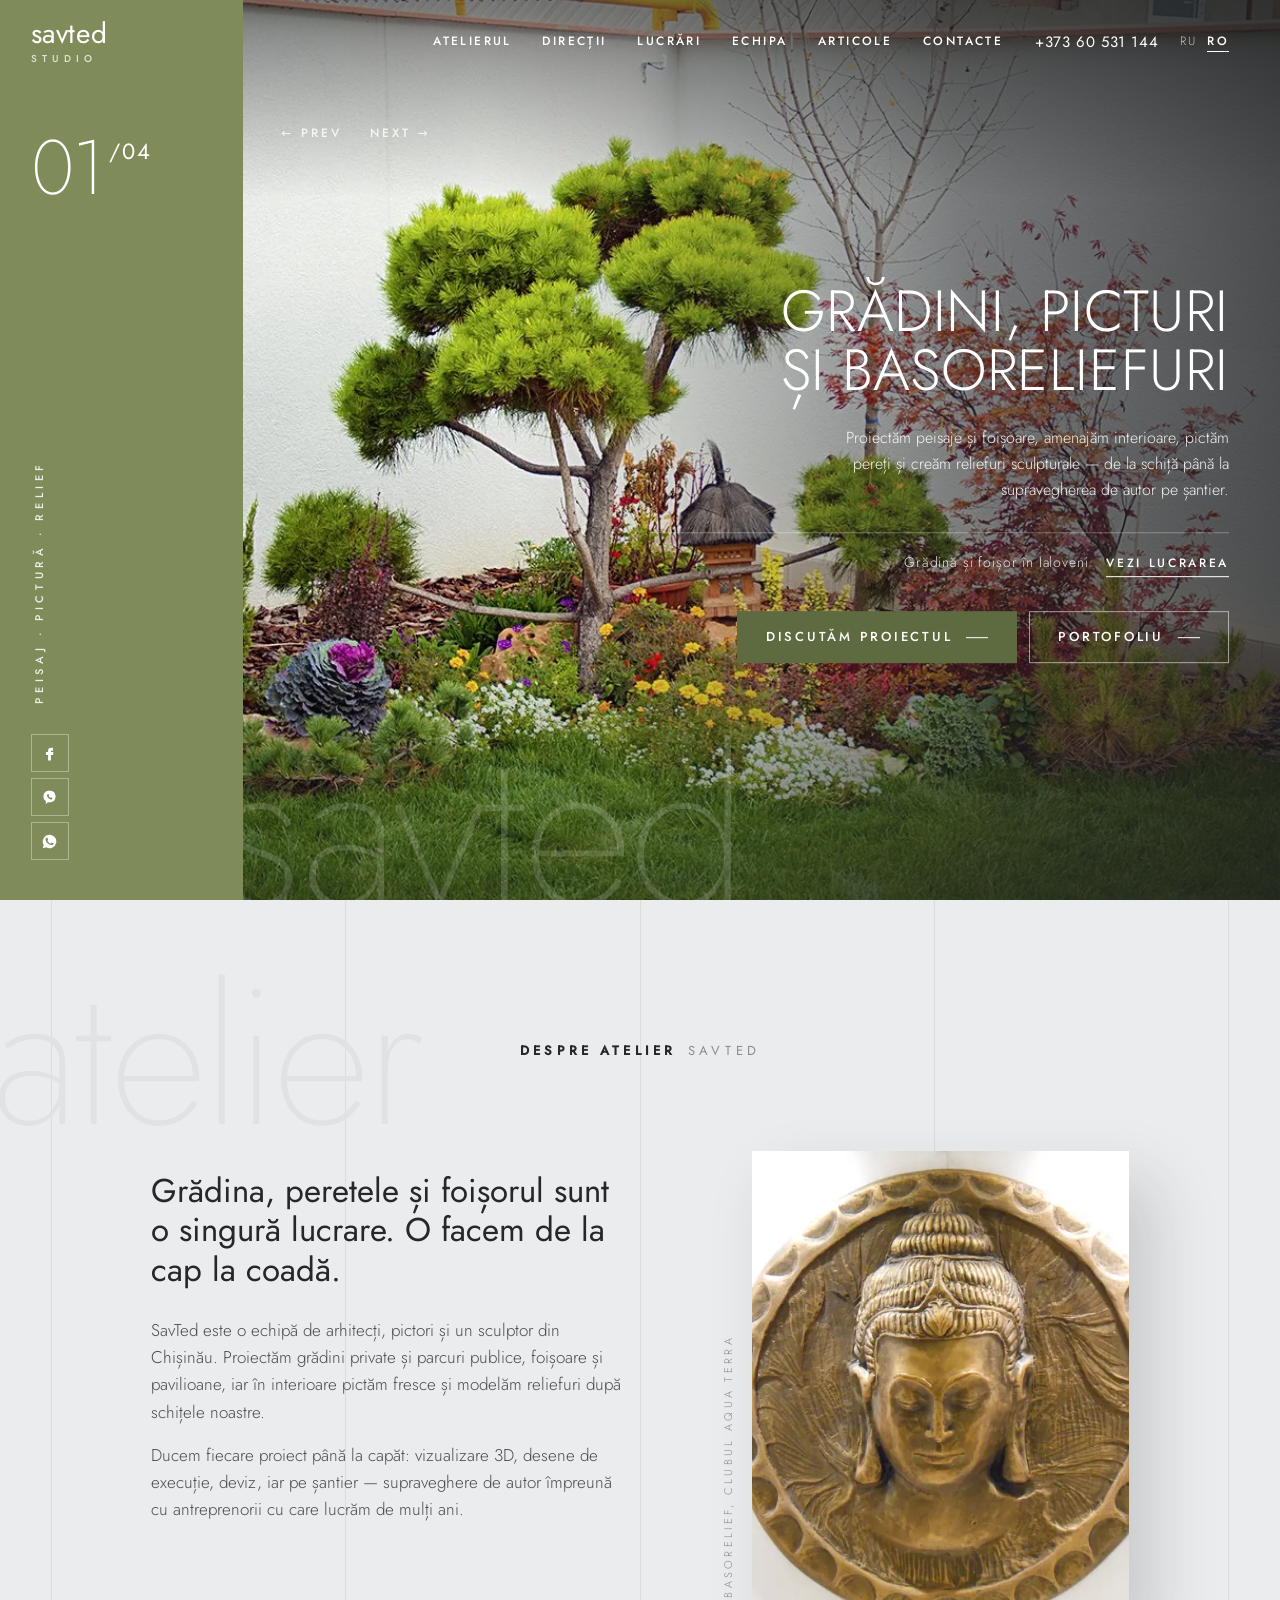
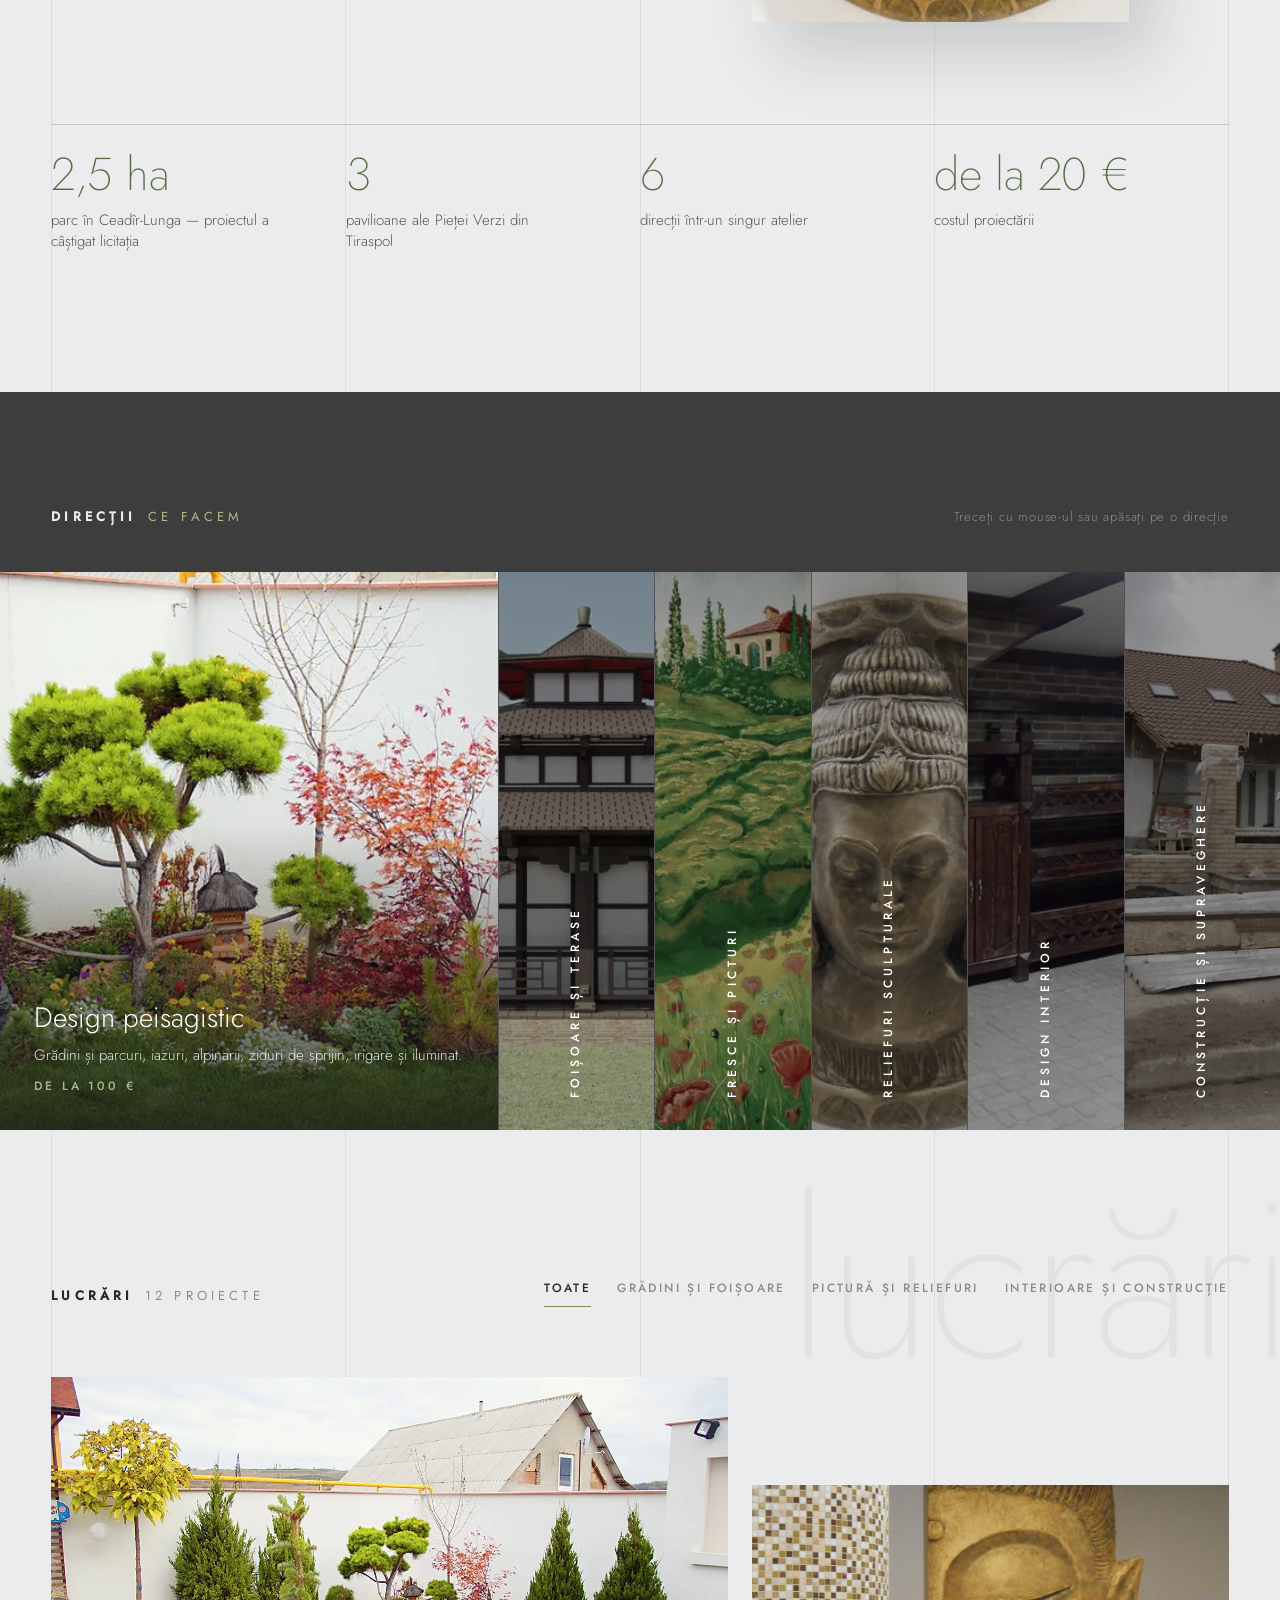
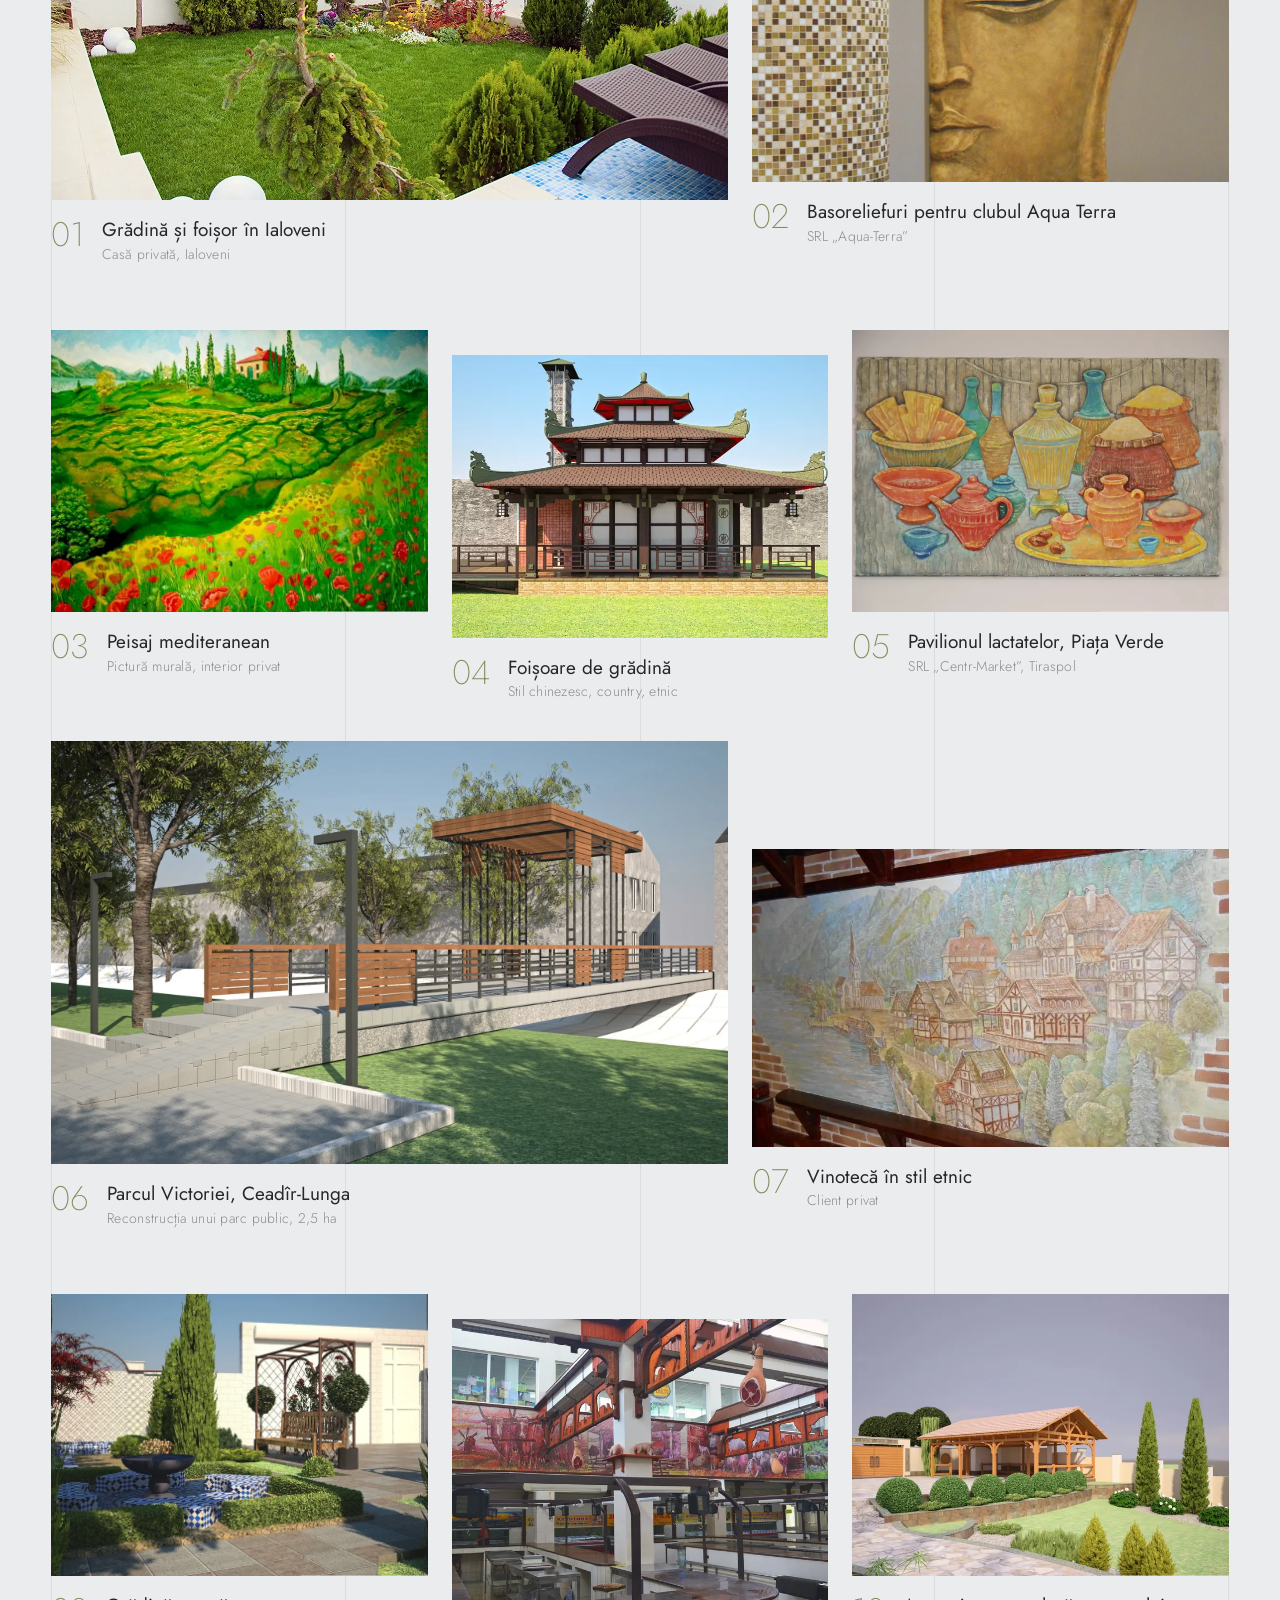
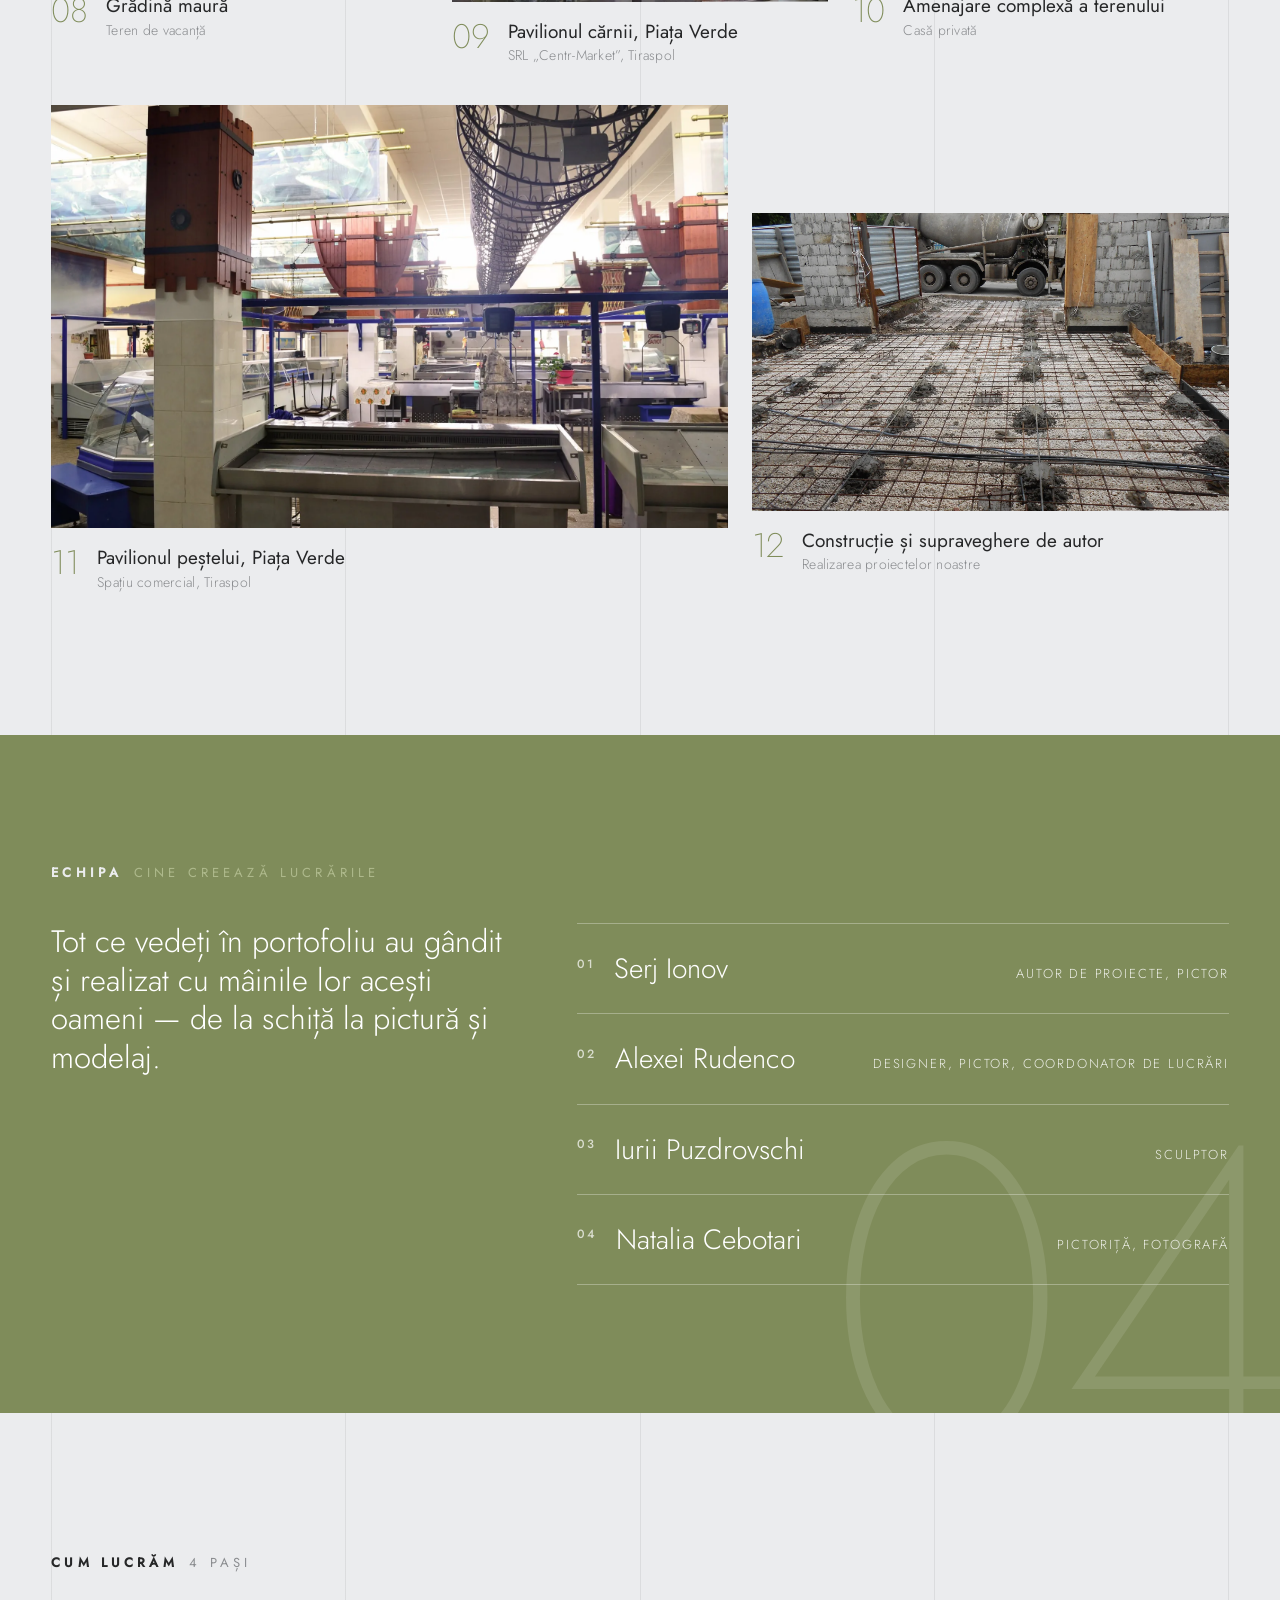
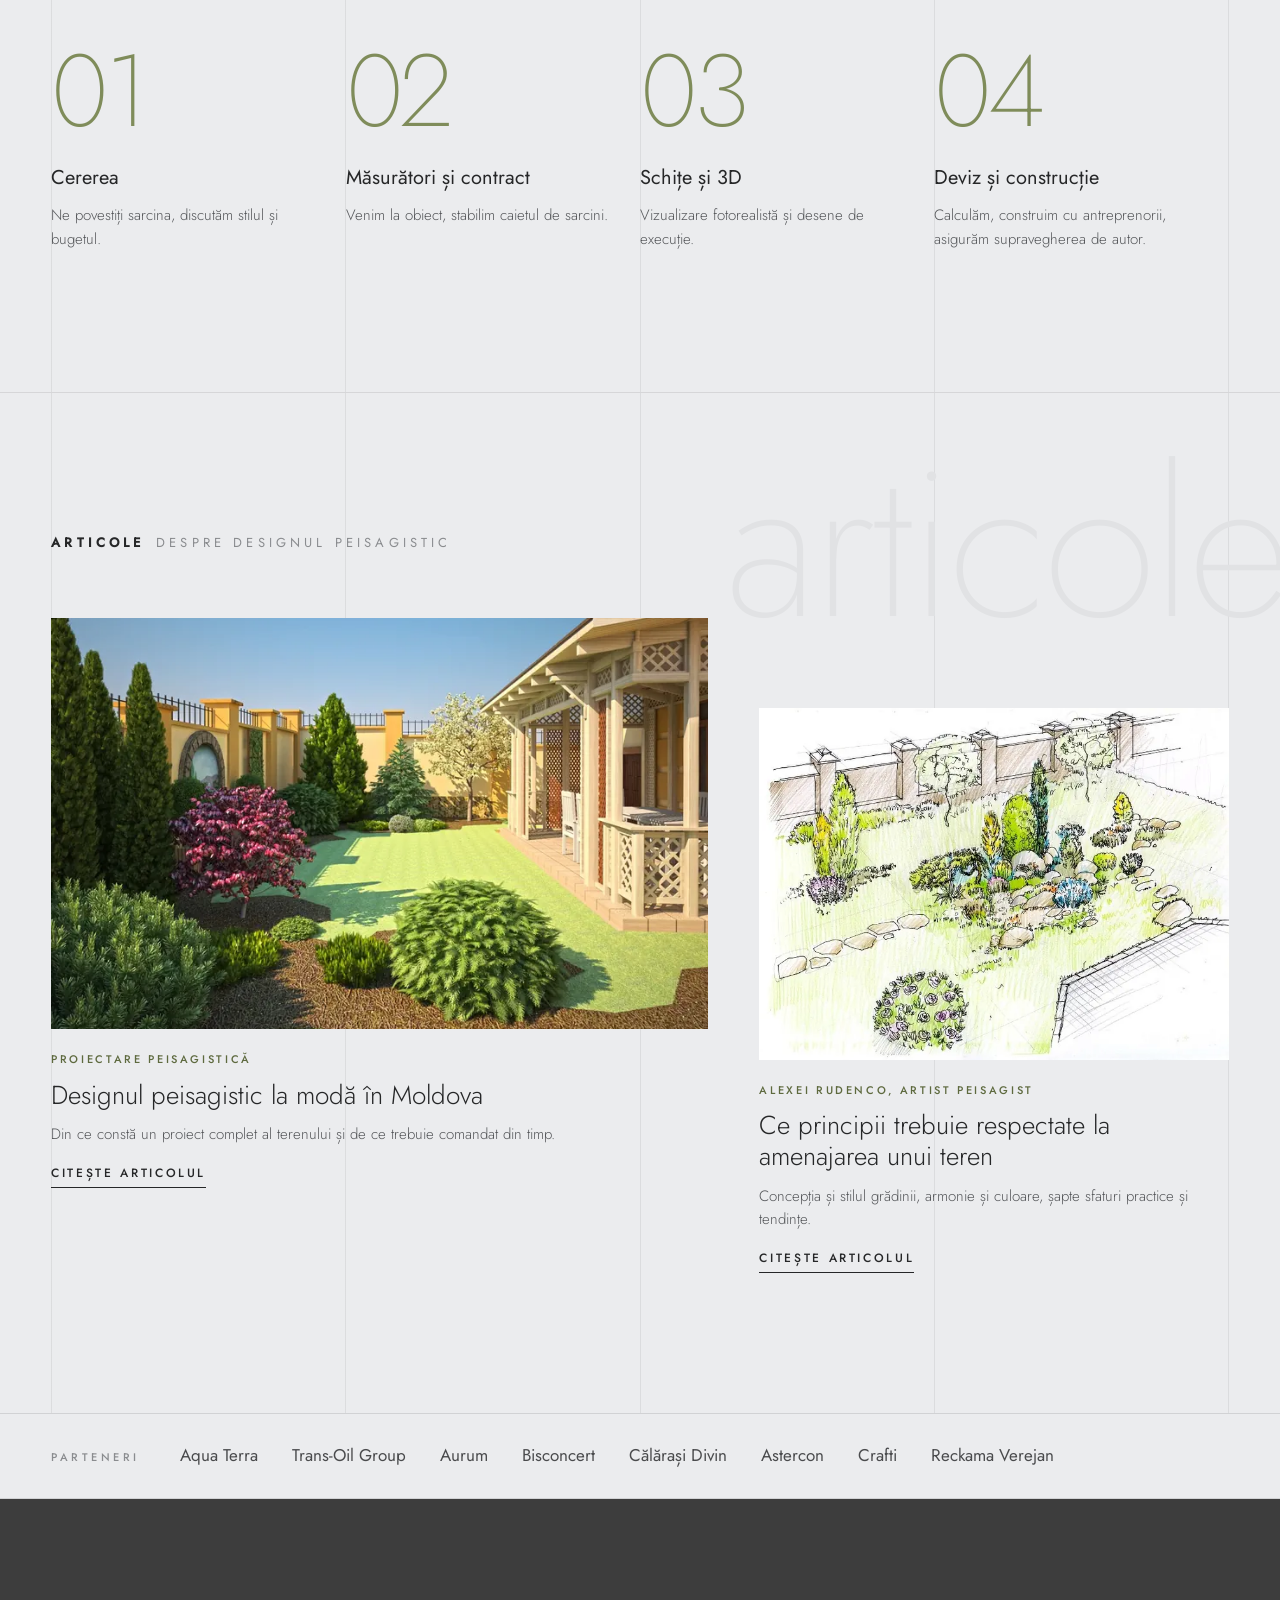
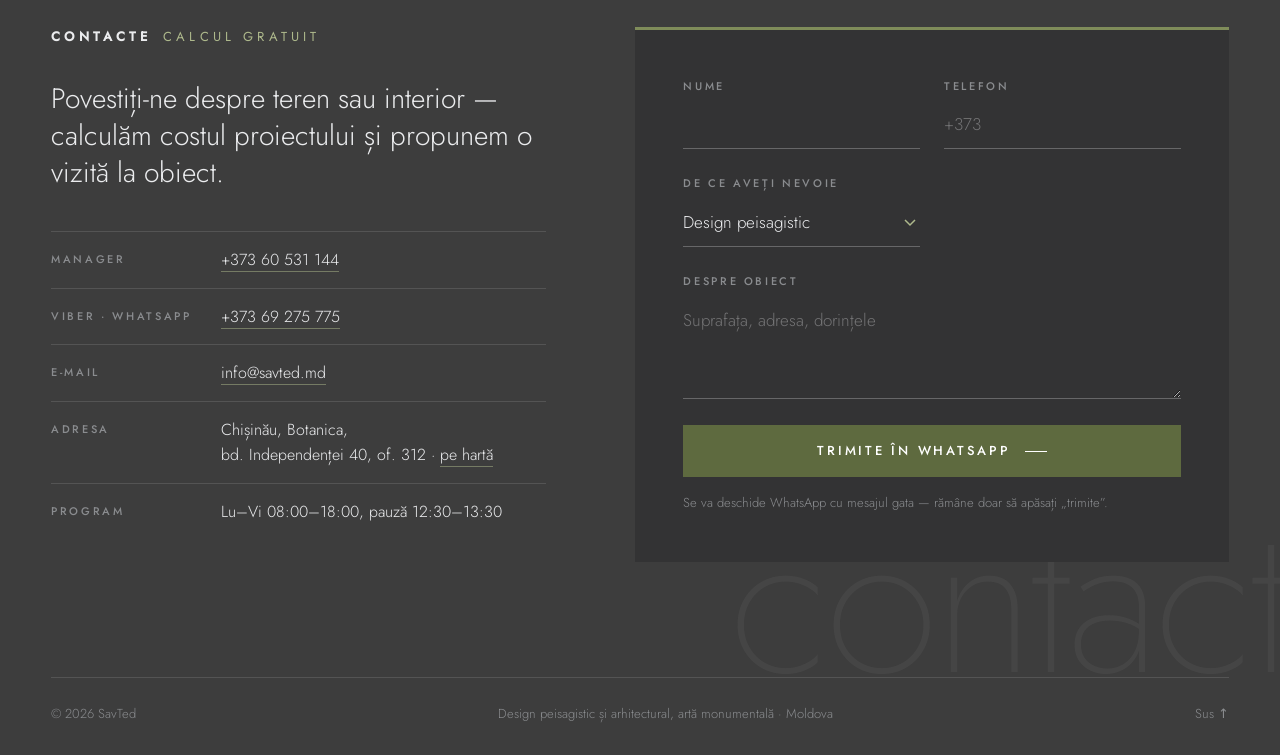
==== commit f5566c63: "Add files via upload" ====
--- a/ro.html
+++ b/ro.html
@@ -1,264 +1,290 @@
-<!doctype html>
-<html lang="ro">
-<head>
-<meta charset="utf-8">
-<meta name="viewport" content="width=device-width,initial-scale=1">
-<title>SavTed — design peisagistic, picturi murale și basoreliefuri în Moldova</title>
-<meta name="description" content="Atelierul SavTed: proiecte de grădini, parcuri și foișoare, design interior, fresce, picturi murale și reliefuri sculpturale. Chișinău, toată Moldova.">
-<link rel="icon" href="favicon.svg" type="image/svg+xml">
-<link rel="alternate" hreflang="ru" href="index.html">
-<meta property="og:type" content="website">
-<meta property="og:title" content="SavTed — grădini, picturi murale și basoreliefuri">
-<meta property="og:description" content="Proiectăm grădini și foișoare, pictăm pereți, creăm basoreliefuri. Chișinău.">
-<meta property="og:image" content="img/og/og-square-ro.jpg">
-<meta property="og:image:width" content="1200">
-<meta property="og:image:height" content="1200">
-<link rel="preload" href="fonts/Jost-Light.woff2" as="font" type="font/woff2" crossorigin>
-<link rel="stylesheet" href="style.css?v=5">
-</head>
-<body>
-
-<header class="top" id="top">
-  <a class="brand" href="#top" aria-label="SavTed — pagina principală">savted<small>studio</small></a>
-  <nav class="nav" aria-label="Secțiuni">
-    <a href="#about">Atelierul</a>
-    <a href="#directions">Direcții</a>
-    <a href="#works">Lucrări</a>
-    <a href="#team">Echipa</a>
-    <a href="#contact">Contacte</a>
-  </nav>
-  <div class="top__right">
-    <a class="top__phone" href="tel:+37360531144">+373 60 531 144</a>
-    <span class="lang"><a href="index.html" hreflang="ru">RU</a><b>RO</b></span>
-    <button class="burger" type="button" aria-label="Meniu" aria-expanded="false"><i></i><i></i></button>
-  </div>
-</header>
-
-<!-- HERO -->
-<section class="hero" aria-label="Lucrări selectate">
-  <aside class="hero__panel">
-    <div class="hero__count"><span class="js-cur">01</span><sup>/04</sup></div>
-    <p class="hero__vert">peisaj · pictură · relief</p>
-    <ul class="hero__social">
-      <li><a href="https://www.facebook.com/profile.php?id=61595241628154" target="_blank" rel="noopener" aria-label="Facebook"><svg viewBox="0 0 24 24"><path d="M14 8h3V4h-3c-2.8 0-4 1.8-4 4.3V10H7v4h3v8h4v-8h3l.5-4H14V8.6c0-.4.2-.6.6-.6z"/></svg></a></li>
-      <li><a href="viber://chat?number=%2B37369275775" aria-label="Viber"><svg viewBox="0 0 24 24"><path d="M12 2.5c-5 0-8.5 2.6-8.5 8 0 3 1.2 5.2 3.3 6.4V21l3-2.4c.7.1 1.4.2 2.2.2 5 0 8.5-2.6 8.5-8.3 0-5.5-3.5-8-8.5-8zm3.7 11.6c-.4.6-1.1 1-1.8.8-2.6-.8-4.7-2.8-5.6-5.4-.2-.7.2-1.4.8-1.8l.6-.4c.3-.2.7-.1.9.2l.9 1.4c.2.3.1.7-.2.9l-.5.3c.4 1 1.3 1.9 2.3 2.4l.3-.5c.2-.3.6-.4.9-.2l1.4.9c.3.2.4.6.2.9z"/></svg></a></li>
-      <li><a href="https://wa.me/37369275775" target="_blank" rel="noopener" aria-label="WhatsApp"><svg viewBox="0 0 24 24"><path d="M12 2.5a9.5 9.5 0 0 0-8.2 14.3L2.5 21.5l4.8-1.3A9.5 9.5 0 1 0 12 2.5zm5.3 13.4c-.2.6-1.3 1.2-1.8 1.2-.5.1-1 .2-3.3-.7-2.8-1.1-4.6-4-4.7-4.2-.1-.2-1.1-1.5-1.1-2.9s.7-2 1-2.3c.2-.3.5-.3.7-.3h.5c.2 0 .4 0 .6.5l.8 2c.1.2.1.4 0 .5l-.3.5-.4.4c-.1.1-.3.3-.1.6.2.3.8 1.3 1.7 2.1 1.2 1 2.1 1.3 2.4 1.5.3.1.5.1.6-.1l.9-1c.2-.3.4-.2.6-.1l1.9.9c.3.1.5.2.5.3.1.2.1.7-.1 1.2z"/></svg></a></li>
-    </ul>
-  </aside>
-
-  <div class="hero__stage">
-    <div class="hero__slides">
-      <figure class="slide is-on" data-work="13"><img src="img/w/7c0b3475-l.webp" alt="Grădină japoneză cu bonsai și arțar în Ialoveni" fetchpriority="high"></figure>
-      <figure class="slide" data-work="11"><img src="img/w/cdaa45fe-l.webp" alt="Basorelief cu Buddha, imitație de bronz, clubul Aqua Terra" loading="lazy"></figure>
-      <figure class="slide" data-work="7"><img src="img/w/23a6d902-l.webp" alt="Pictură murală: peisaj mediteranean cu maci" loading="lazy"></figure>
-      <figure class="slide" data-work="15"><img src="img/w/4194f8a2-l.webp" alt="Proiect de foișor în stil chinezesc" loading="lazy"></figure>
-    </div>
-    <div class="hero__fog" aria-hidden="true"></div>
-
-    <div class="hero__ctrl">
-      <button type="button" class="js-prev" aria-label="Lucrarea anterioară">← prev</button>
-      <button type="button" class="js-next" aria-label="Lucrarea următoare">next →</button>
-    </div>
-
-    <div class="hero__copy">
-      <h1>Grădini, picturi<br>și&nbsp;basoreliefuri</h1>
-      <p>Proiectăm peisaje și foișoare, amenajăm interioare, pictăm pereți și creăm reliefuri sculpturale — de la schiță până la supravegherea de autor pe șantier.</p>
-      <div class="hero__caption">
-        <span class="js-cap-n">Grădină și foișor în Ialoveni</span>
-        <button type="button" class="link js-cap-open">Vezi lucrarea</button>
-      </div>
-      <div class="hero__btns">
-        <a class="btn btn--moss" href="#contact">Discutăm proiectul</a>
-        <a class="btn btn--ghost" href="#works">Portofoliu</a>
-      </div>
-    </div>
-  </div>
-  <div class="ghost ghost--hero" aria-hidden="true">savted</div>
-</section>
-
-<!-- ABOUT -->
-<section class="about sec" id="about">
-  <div class="lines" aria-hidden="true"></div>
-  <div class="ghost ghost--about" aria-hidden="true">atelier</div>
-  <div class="wrap about__grid">
-    <h2 class="kicker reveal"><b>Despre atelier</b> <span>savted</span></h2>
-    <div class="about__text reveal">
-      <p class="about__lead">Grădina, peretele și&nbsp;foișorul sunt o singură lucrare. O facem de la cap la coadă.</p>
-      <p>SavTed este o echipă de arhitecți, pictori și un sculptor din Chișinău. Proiectăm grădini private și parcuri publice, foișoare și pavilioane, iar în interioare pictăm fresce și modelăm reliefuri după schițele noastre.</p>
-      <p>Ducem fiecare proiect până la capăt: vizualizare 3D, desene de execuție, deviz, iar pe șantier — supraveghere de autor împreună cu antreprenorii cu care lucrăm de mulți ani.</p>
-    </div>
-    <figure class="about__pic reveal">
-      <img src="img/w/76ecb785-s.webp" alt="Basorelief rotund cu Buddha, imitație de bronz" loading="lazy">
-      <figcaption>Basorelief, clubul Aqua Terra</figcaption>
-    </figure>
-    <ul class="facts reveal">
-      <li><b>2,5&nbsp;ha</b><span>parc în Ceadîr-Lunga — proiectul a câștigat licitația</span></li>
-      <li><b>3</b><span>pavilioane ale Pieței Verzi din Tiraspol</span></li>
-      <li><b>6</b><span>direcții într-un singur atelier</span></li>
-      <li><b>de&nbsp;la&nbsp;20&nbsp;€</b><span>costul proiectării</span></li>
-    </ul>
-  </div>
-</section>
-
-<!-- DIRECTIONS -->
-<section class="dirs" id="directions">
-  <div class="dirs__head wrap">
-    <h2 class="kicker kicker--light reveal"><b>Direcții</b> <span>ce facem</span></h2>
-    <p class="dirs__hint reveal">Treceți cu mouse-ul sau apăsați pe o direcție</p>
-  </div>
-  <div class="strip">
-    <a class="strip__item is-open" href="#works" data-filter="garden">
-      <img src="img/w/7c0b3475-s.webp" alt="" loading="lazy">
-      <span class="strip__v">design peisagistic</span>
-      <span class="strip__body"><b>Design peisagistic</b><em>Grădini și parcuri, iazuri, alpinarii, ziduri de sprijin, irigare și iluminat.</em><i>de la 100 €</i></span>
-    </a>
-    <a class="strip__item" href="#works" data-filter="garden">
-      <img src="img/w/a6d77f5b-s.webp" alt="" loading="lazy">
-      <span class="strip__v">foișoare și terase</span>
-      <span class="strip__body"><b>Foișoare, pavilioane, terase</b><em>Stil chinezesc, country, etnic — cu grătar, cuptor și desene tehnice.</em><i>de la 30 €</i></span>
-    </a>
-    <a class="strip__item" href="#works" data-filter="art">
-      <img src="img/w/23a6d902-s.webp" alt="" loading="lazy">
-      <span class="strip__v">fresce și picturi</span>
-      <span class="strip__body"><b>Fresce, murale, pictură</b><em>Pictură pe tencuială uscată și umedă, interioare și fațade.</em><i>de la 50 €</i></span>
-    </a>
-    <a class="strip__item" href="#works" data-filter="art">
-      <img src="img/w/76ecb785-s.webp" alt="" loading="lazy">
-      <span class="strip__v">reliefuri sculpturale</span>
-      <span class="strip__body"><b>Basoreliefuri și altoreliefuri</b><em>După schițele noastre sau ale arhitectului dvs., imitație de bronz și piatră.</em><i>de la 150 €</i></span>
-    </a>
-    <a class="strip__item" href="#works" data-filter="interior">
-      <img src="img/w/365bd3c8-s.webp" alt="" loading="lazy">
-      <span class="strip__v">design interior</span>
-      <span class="strip__body"><b>Design interior</b><em>Interioare comerciale și private, mobilier după design individual.</em><i>de la 20 €</i></span>
-    </a>
-    <a class="strip__item" href="#works" data-filter="interior">
-      <img src="img/w/06ae468c-s.webp" alt="" loading="lazy">
-      <span class="strip__v">construcție și supraveghere</span>
-      <span class="strip__body"><b>Construcție și supraveghere de autor</b><em>Organizăm lucrările și urmărim ca totul să fie construit exact după proiect.</em><i>de la 400 €</i></span>
-    </a>
-  </div>
-</section>
-
-<!-- WORKS -->
-<section class="works sec" id="works">
-  <div class="lines" aria-hidden="true"></div>
-  <div class="ghost ghost--works" aria-hidden="true">lucrări</div>
-  <div class="wrap">
-    <div class="works__head">
-      <h2 class="kicker reveal"><b>Lucrări</b> <span>12 proiecte</span></h2>
-      <div class="filters reveal" role="tablist" aria-label="Filtru lucrări">
-        <button type="button" class="is-on" data-f="all">Toate</button>
-        <button type="button" data-f="garden">Grădini și foișoare</button>
-        <button type="button" data-f="art">Pictură și reliefuri</button>
-        <button type="button" data-f="interior">Interioare și construcție</button>
-      </div>
-    </div>
-    <div class="grid js-grid"></div>
-  </div>
-</section>
-
-<!-- TEAM -->
-<section class="team" id="team">
-  <div class="ghost ghost--team" aria-hidden="true">04</div>
-  <div class="wrap team__grid">
-    <h2 class="kicker kicker--light reveal"><b>Echipa</b> <span>cine creează lucrările</span></h2>
-    <p class="team__lead reveal">Tot ce vedeți în portofoliu au gândit și realizat cu mâinile lor acești oameni — de la schiță la pictură și modelaj.</p>
-    <ol class="people">
-      <li class="reveal"><b>Serj Ionov</b><span>autor de proiecte, pictor</span></li>
-      <li class="reveal"><b>Alexei Rudenco</b><span>designer, pictor, coordonator de lucrări</span></li>
-      <li class="reveal"><b>Iurii Puzdrovschi</b><span>sculptor</span></li>
-      <li class="reveal"><b>Natalia Cebotari</b><span>pictoriță, fotografă</span></li>
-    </ol>
-  </div>
-</section>
-
-<!-- PROCESS -->
-<section class="steps sec" id="process">
-  <div class="lines" aria-hidden="true"></div>
-  <div class="wrap">
-    <h2 class="kicker reveal"><b>Cum lucrăm</b> <span>4 pași</span></h2>
-    <ol class="steps__list">
-      <li class="reveal"><i>01</i><b>Cererea</b><span>Ne povestiți sarcina, discutăm stilul și bugetul.</span></li>
-      <li class="reveal"><i>02</i><b>Măsurători și contract</b><span>Venim la obiect, stabilim caietul de sarcini.</span></li>
-      <li class="reveal"><i>03</i><b>Schițe și 3D</b><span>Vizualizare fotorealistă și desene de execuție.</span></li>
-      <li class="reveal"><i>04</i><b>Deviz și construcție</b><span>Calculăm, construim cu antreprenorii, asigurăm supravegherea de autor.</span></li>
-    </ol>
-  </div>
-</section>
-
-<!-- PARTNERS -->
-<section class="partners" aria-label="Parteneri">
-  <div class="wrap partners__row">
-    <span class="partners__t">Parteneri</span>
-    <ul>
-      <li>Aqua Terra</li><li>Trans-Oil Group</li><li>Aurum</li><li>Bisconcert</li><li>Călărași Divin</li><li>Astercon</li><li>Crafti</li><li>Reckama Verejan</li>
-    </ul>
-  </div>
-</section>
-
-<!-- CONTACT -->
-<section class="contact" id="contact">
-  <div class="ghost ghost--contact" aria-hidden="true">contact</div>
-  <div class="wrap contact__grid">
-    <div class="contact__info reveal">
-      <h2 class="kicker kicker--light"><b>Contacte</b> <span>calcul gratuit</span></h2>
-      <p class="contact__lead">Povestiți-ne despre teren sau interior — calculăm costul proiectului și propunem o vizită la obiect.</p>
-      <dl class="contact__dl">
-        <div><dt>Manager</dt><dd><a href="tel:+37360531144">+373 60 531 144</a></dd></div>
-        <div><dt>Viber · WhatsApp</dt><dd><a href="tel:+37369275775">+373 69 275 775</a></dd></div>
-        <div><dt>E-mail</dt><dd><a href="mailto:info@savted.md">info@savted.md</a></dd></div>
-        <div><dt>Adresa</dt><dd>Chișinău, Botanica,<br>bd. Independenței 40, of. 312 · <a href="https://www.google.com/maps/search/?api=1&amp;query=Independen%C8%9Bei+40+Chi%C8%99in%C4%83u" target="_blank" rel="noopener">pe hartă</a></dd></div>
-        <div><dt>Program</dt><dd>Lu–Vi 08:00–18:00, pauză 12:30–13:30</dd></div>
-      </dl>
-    </div>
-    <form class="form reveal js-form" novalidate>
-      <label><span>Nume</span><input name="name" autocomplete="name" required></label>
-      <label><span>Telefon</span><input name="phone" type="tel" autocomplete="tel" required placeholder="+373"></label>
-      <label><span>De ce aveți nevoie</span>
-        <select name="service">
-          <option>Design peisagistic</option>
-          <option>Foișor, pavilion, terasă</option>
-          <option>Frescă sau pictură murală</option>
-          <option>Basorelief, relief</option>
-          <option>Design interior</option>
-          <option>Construcție și supraveghere</option>
-        </select>
-      </label>
-      <label class="form__wide"><span>Despre obiect</span><textarea name="msg" rows="3" placeholder="Suprafața, adresa, dorințele"></textarea></label>
-      <button class="btn btn--moss form__wide" type="submit">Trimite în WhatsApp</button>
-      <p class="form__note form__wide">Se va deschide WhatsApp cu mesajul gata — rămâne doar să apăsați „trimite”.</p>
-    </form>
-  </div>
-  <footer class="foot wrap">
-    <span>© 2026 SavTed</span>
-    <span>Design peisagistic și arhitectural, artă monumentală · Moldova</span>
-    <a href="#top">Sus ↑</a>
-  </footer>
-</section>
-
-<!-- LIGHTBOX -->
-<div class="lb" role="dialog" aria-modal="true" aria-label="Proiect" hidden>
-  <button class="lb__x" type="button" aria-label="Închide">×</button>
-  <div class="lb__stage">
-    <img class="lb__img" alt="">
-    <button class="lb__nav lb__prev" type="button" aria-label="Fotografia anterioară">←</button>
-    <button class="lb__nav lb__next" type="button" aria-label="Fotografia următoare">→</button>
-  </div>
-  <aside class="lb__info">
-    <span class="lb__num"></span>
-    <h3 class="lb__t"></h3>
-    <p class="lb__client"></p>
-    <p class="lb__d"></p>
-    <div class="lb__full" id="lb-full" hidden></div>
-    <button class="lb__more" type="button" aria-expanded="false" aria-controls="lb-full">Citește tot</button>
-    <p class="lb__cnt"></p>
-    <div class="lb__thumbs"></div>
-    <a class="btn btn--moss lb__cta" href="#contact">Vreau un proiect similar</a>
-  </aside>
-</div>
-
-<script src="works-text.js?v=1"></script>
-<script src="main.js?v=3"></script>
-</body>
-</html>
+<!doctype html>
+<html lang="ro">
+<head>
+<meta charset="utf-8">
+<meta name="viewport" content="width=device-width,initial-scale=1">
+<title>SavTed — design peisagistic, picturi murale și basoreliefuri în Moldova</title>
+<meta name="description" content="Atelierul SavTed: proiecte de grădini, parcuri și foișoare, design interior, fresce, picturi murale și reliefuri sculpturale. Chișinău, toată Moldova.">
+<link rel="icon" href="favicon.svg" type="image/svg+xml">
+<link rel="alternate" hreflang="ru" href="index.html">
+<meta property="og:type" content="website">
+<meta property="og:title" content="SavTed — grădini, picturi murale și basoreliefuri">
+<meta property="og:description" content="Proiectăm grădini și foișoare, pictăm pereți, creăm basoreliefuri. Chișinău.">
+<meta property="og:image" content="https://webonix-md.github.io/savted/img/og/og-square-ro.jpg">
+<meta property="og:image:width" content="1200">
+<meta property="og:image:height" content="1200">
+<link rel="preload" href="fonts/Jost-Light.woff2" as="font" type="font/woff2" crossorigin>
+<link rel="stylesheet" href="style.css?v=7">
+</head>
+<body>
+
+<header class="top" id="top">
+  <a class="brand" href="#top" aria-label="SavTed — pagina principală">savted<small>studio</small></a>
+  <nav class="nav" aria-label="Secțiuni">
+    <a href="#about">Atelierul</a>
+    <a href="#directions">Direcții</a>
+    <a href="#works">Lucrări</a>
+    <a href="#team">Echipa</a>
+    <a href="#articles">Articole</a>
+    <a href="#contact">Contacte</a>
+  </nav>
+  <div class="top__right">
+    <a class="top__phone" href="tel:+37360531144">+373 60 531 144</a>
+    <span class="lang"><a href="index.html" hreflang="ru">RU</a><b>RO</b></span>
+    <button class="burger" type="button" aria-label="Meniu" aria-expanded="false"><i></i><i></i></button>
+  </div>
+</header>
+
+<!-- HERO -->
+<section class="hero" aria-label="Lucrări selectate">
+  <aside class="hero__panel">
+    <div class="hero__count"><span class="js-cur">01</span><sup>/04</sup></div>
+    <p class="hero__vert">peisaj · pictură · relief</p>
+    <ul class="hero__social">
+      <li><a href="https://www.facebook.com/profile.php?id=61595241628154" target="_blank" rel="noopener" aria-label="Facebook"><svg viewBox="0 0 24 24"><path d="M14 8h3V4h-3c-2.8 0-4 1.8-4 4.3V10H7v4h3v8h4v-8h3l.5-4H14V8.6c0-.4.2-.6.6-.6z"/></svg></a></li>
+      <li><a href="viber://chat?number=%2B37369275775" aria-label="Viber"><svg viewBox="0 0 24 24"><path d="M12 2.5c-5 0-8.5 2.6-8.5 8 0 3 1.2 5.2 3.3 6.4V21l3-2.4c.7.1 1.4.2 2.2.2 5 0 8.5-2.6 8.5-8.3 0-5.5-3.5-8-8.5-8zm3.7 11.6c-.4.6-1.1 1-1.8.8-2.6-.8-4.7-2.8-5.6-5.4-.2-.7.2-1.4.8-1.8l.6-.4c.3-.2.7-.1.9.2l.9 1.4c.2.3.1.7-.2.9l-.5.3c.4 1 1.3 1.9 2.3 2.4l.3-.5c.2-.3.6-.4.9-.2l1.4.9c.3.2.4.6.2.9z"/></svg></a></li>
+      <li><a href="https://wa.me/37369275775" target="_blank" rel="noopener" aria-label="WhatsApp"><svg viewBox="0 0 24 24"><path d="M12 2.5a9.5 9.5 0 0 0-8.2 14.3L2.5 21.5l4.8-1.3A9.5 9.5 0 1 0 12 2.5zm5.3 13.4c-.2.6-1.3 1.2-1.8 1.2-.5.1-1 .2-3.3-.7-2.8-1.1-4.6-4-4.7-4.2-.1-.2-1.1-1.5-1.1-2.9s.7-2 1-2.3c.2-.3.5-.3.7-.3h.5c.2 0 .4 0 .6.5l.8 2c.1.2.1.4 0 .5l-.3.5-.4.4c-.1.1-.3.3-.1.6.2.3.8 1.3 1.7 2.1 1.2 1 2.1 1.3 2.4 1.5.3.1.5.1.6-.1l.9-1c.2-.3.4-.2.6-.1l1.9.9c.3.1.5.2.5.3.1.2.1.7-.1 1.2z"/></svg></a></li>
+    </ul>
+  </aside>
+
+  <div class="hero__stage">
+    <div class="hero__slides">
+      <figure class="slide is-on" data-work="13"><img src="img/w/7c0b3475-l.webp" alt="Grădină japoneză cu bonsai și arțar în Ialoveni" fetchpriority="high"></figure>
+      <figure class="slide" data-work="11"><img src="img/w/cdaa45fe-l.webp" alt="Basorelief cu Buddha, imitație de bronz, clubul Aqua Terra" loading="lazy"></figure>
+      <figure class="slide" data-work="7"><img src="img/w/23a6d902-l.webp" alt="Pictură murală: peisaj mediteranean cu maci" loading="lazy"></figure>
+      <figure class="slide" data-work="15"><img src="img/w/4194f8a2-l.webp" alt="Proiect de foișor în stil chinezesc" loading="lazy"></figure>
+    </div>
+    <div class="hero__fog" aria-hidden="true"></div>
+
+    <div class="hero__ctrl">
+      <button type="button" class="js-prev" aria-label="Lucrarea anterioară">← prev</button>
+      <button type="button" class="js-next" aria-label="Lucrarea următoare">next →</button>
+    </div>
+
+    <div class="hero__copy">
+      <h1>Grădini, picturi<br>și&nbsp;basoreliefuri</h1>
+      <p>Proiectăm peisaje și foișoare, amenajăm interioare, pictăm pereți și creăm reliefuri sculpturale — de la schiță până la supravegherea de autor pe șantier.</p>
+      <div class="hero__caption">
+        <span class="js-cap-n">Grădină și foișor în Ialoveni</span>
+        <button type="button" class="link js-cap-open">Vezi lucrarea</button>
+      </div>
+      <div class="hero__btns">
+        <a class="btn btn--moss" href="#contact">Discutăm proiectul</a>
+        <a class="btn btn--ghost" href="#works">Portofoliu</a>
+      </div>
+    </div>
+  </div>
+  <div class="ghost ghost--hero" aria-hidden="true">savted</div>
+</section>
+
+<!-- ABOUT -->
+<section class="about sec" id="about">
+  <div class="lines" aria-hidden="true"></div>
+  <div class="ghost ghost--about" aria-hidden="true">atelier</div>
+  <div class="wrap about__grid">
+    <h2 class="kicker reveal"><b>Despre atelier</b> <span>savted</span></h2>
+    <div class="about__text reveal">
+      <p class="about__lead">Grădina, peretele și&nbsp;foișorul sunt o singură lucrare. O facem de la cap la coadă.</p>
+      <p>SavTed este o echipă de arhitecți, pictori și un sculptor din Chișinău. Proiectăm grădini private și parcuri publice, foișoare și pavilioane, iar în interioare pictăm fresce și modelăm reliefuri după schițele noastre.</p>
+      <p>Ducem fiecare proiect până la capăt: vizualizare 3D, desene de execuție, deviz, iar pe șantier — supraveghere de autor împreună cu antreprenorii cu care lucrăm de mulți ani.</p>
+    </div>
+    <figure class="about__pic reveal">
+      <img src="img/w/76ecb785-s.webp" alt="Basorelief rotund cu Buddha, imitație de bronz" loading="lazy">
+      <figcaption>Basorelief, clubul Aqua Terra</figcaption>
+    </figure>
+    <ul class="facts reveal">
+      <li><b>2,5&nbsp;ha</b><span>parc în Ceadîr-Lunga — proiectul a câștigat licitația</span></li>
+      <li><b>3</b><span>pavilioane ale Pieței Verzi din Tiraspol</span></li>
+      <li><b>6</b><span>direcții într-un singur atelier</span></li>
+      <li><b>de&nbsp;la&nbsp;20&nbsp;€</b><span>costul proiectării</span></li>
+    </ul>
+  </div>
+</section>
+
+<!-- DIRECTIONS -->
+<section class="dirs" id="directions">
+  <div class="dirs__head wrap">
+    <h2 class="kicker kicker--light reveal"><b>Direcții</b> <span>ce facem</span></h2>
+    <p class="dirs__hint reveal">Treceți cu mouse-ul sau apăsați pe o direcție</p>
+  </div>
+  <div class="strip">
+    <a class="strip__item is-open" href="#works" data-filter="garden">
+      <img src="img/w/7c0b3475-s.webp" alt="" loading="lazy">
+      <span class="strip__v">design peisagistic</span>
+      <span class="strip__body"><b>Design peisagistic</b><em>Grădini și parcuri, iazuri, alpinarii, ziduri de sprijin, irigare și iluminat.</em><i>de la 100 €</i></span>
+    </a>
+    <a class="strip__item" href="#works" data-filter="garden">
+      <img src="img/w/a6d77f5b-s.webp" alt="" loading="lazy">
+      <span class="strip__v">foișoare și terase</span>
+      <span class="strip__body"><b>Foișoare, pavilioane, terase</b><em>Stil chinezesc, country, etnic — cu grătar, cuptor și desene tehnice.</em><i>de la 30 €</i></span>
+    </a>
+    <a class="strip__item" href="#works" data-filter="art">
+      <img src="img/w/23a6d902-s.webp" alt="" loading="lazy">
+      <span class="strip__v">fresce și picturi</span>
+      <span class="strip__body"><b>Fresce, murale, pictură</b><em>Pictură pe tencuială uscată și umedă, interioare și fațade.</em><i>de la 50 €</i></span>
+    </a>
+    <a class="strip__item" href="#works" data-filter="art">
+      <img src="img/w/76ecb785-s.webp" alt="" loading="lazy">
+      <span class="strip__v">reliefuri sculpturale</span>
+      <span class="strip__body"><b>Basoreliefuri și altoreliefuri</b><em>După schițele noastre sau ale arhitectului dvs., imitație de bronz și piatră.</em><i>de la 150 €</i></span>
+    </a>
+    <a class="strip__item" href="#works" data-filter="interior">
+      <img src="img/w/365bd3c8-s.webp" alt="" loading="lazy">
+      <span class="strip__v">design interior</span>
+      <span class="strip__body"><b>Design interior</b><em>Interioare comerciale și private, mobilier după design individual.</em><i>de la 20 €</i></span>
+    </a>
+    <a class="strip__item" href="#works" data-filter="interior">
+      <img src="img/w/06ae468c-s.webp" alt="" loading="lazy">
+      <span class="strip__v">construcție și supraveghere</span>
+      <span class="strip__body"><b>Construcție și supraveghere de autor</b><em>Organizăm lucrările și urmărim ca totul să fie construit exact după proiect.</em><i>de la 400 €</i></span>
+    </a>
+  </div>
+</section>
+
+<!-- WORKS -->
+<section class="works sec" id="works">
+  <div class="lines" aria-hidden="true"></div>
+  <div class="ghost ghost--works" aria-hidden="true">lucrări</div>
+  <div class="wrap">
+    <div class="works__head">
+      <h2 class="kicker reveal"><b>Lucrări</b> <span>12 proiecte</span></h2>
+      <div class="filters reveal" role="tablist" aria-label="Filtru lucrări">
+        <button type="button" class="is-on" data-f="all">Toate</button>
+        <button type="button" data-f="garden">Grădini și foișoare</button>
+        <button type="button" data-f="art">Pictură și reliefuri</button>
+        <button type="button" data-f="interior">Interioare și construcție</button>
+      </div>
+    </div>
+    <div class="grid js-grid"></div>
+  </div>
+</section>
+
+<!-- TEAM -->
+<section class="team" id="team">
+  <div class="ghost ghost--team" aria-hidden="true">04</div>
+  <div class="wrap team__grid">
+    <h2 class="kicker kicker--light reveal"><b>Echipa</b> <span>cine creează lucrările</span></h2>
+    <p class="team__lead reveal">Tot ce vedeți în portofoliu au gândit și realizat cu mâinile lor acești oameni — de la schiță la pictură și modelaj.</p>
+    <ol class="people">
+      <li class="reveal"><b>Serj Ionov</b><span>autor de proiecte, pictor</span></li>
+      <li class="reveal"><b>Alexei Rudenco</b><span>designer, pictor, coordonator de lucrări</span></li>
+      <li class="reveal"><b>Iurii Puzdrovschi</b><span>sculptor</span></li>
+      <li class="reveal"><b>Natalia Cebotari</b><span>pictoriță, fotografă</span></li>
+    </ol>
+  </div>
+</section>
+
+<!-- PROCESS -->
+<section class="steps sec" id="process">
+  <div class="lines" aria-hidden="true"></div>
+  <div class="wrap">
+    <h2 class="kicker reveal"><b>Cum lucrăm</b> <span>4 pași</span></h2>
+    <ol class="steps__list">
+      <li class="reveal"><i>01</i><b>Cererea</b><span>Ne povestiți sarcina, discutăm stilul și bugetul.</span></li>
+      <li class="reveal"><i>02</i><b>Măsurători și contract</b><span>Venim la obiect, stabilim caietul de sarcini.</span></li>
+      <li class="reveal"><i>03</i><b>Schițe și 3D</b><span>Vizualizare fotorealistă și desene de execuție.</span></li>
+      <li class="reveal"><i>04</i><b>Deviz și construcție</b><span>Calculăm, construim cu antreprenorii, asigurăm supravegherea de autor.</span></li>
+    </ol>
+  </div>
+</section>
+
+<!-- ARTICLES -->
+<section class="arts sec" id="articles">
+  <div class="lines" aria-hidden="true"></div>
+  <div class="ghost ghost--arts" aria-hidden="true">articole</div>
+  <div class="wrap">
+    <h2 class="kicker reveal"><b>Articole</b> <span>despre designul peisagistic</span></h2>
+    <div class="arts__grid">
+      <a class="acard reveal" href="articles/landshaft-trend-ro.html">
+        <span class="acard__img"><img src="img/a/trend-s.webp" alt="Vizualizare 3D a unei grădini cu foișor din lemn" loading="lazy"></span>
+        <span class="acard__k">Proiectare peisagistică</span>
+        <b class="acard__t">Designul peisagistic la modă în Moldova</b>
+        <span class="acard__d">Din ce constă un proiect complet al terenului și de ce trebuie comandat din timp.</span>
+        <span class="link">Citește articolul</span>
+      </a>
+      <a class="acard reveal" href="articles/principy-uchastka-ro.html">
+        <span class="acard__img"><img src="img/a/principy-s.webp" alt="Schiță de mână a unei grădini: alei, straturi de flori, alpinariu" loading="lazy"></span>
+        <span class="acard__k">Alexei Rudenco, artist peisagist</span>
+        <b class="acard__t">Ce principii trebuie respectate la amenajarea unui teren</b>
+        <span class="acard__d">Concepția și stilul grădinii, armonie și culoare, șapte sfaturi practice și tendințe.</span>
+        <span class="link">Citește articolul</span>
+      </a>
+    </div>
+  </div>
+</section>
+
+<!-- PARTNERS -->
+<section class="partners" aria-label="Parteneri">
+  <div class="wrap partners__row">
+    <span class="partners__t">Parteneri</span>
+    <ul>
+      <li>Aqua Terra</li><li>Trans-Oil Group</li><li>Aurum</li><li>Bisconcert</li><li>Călărași Divin</li><li>Astercon</li><li>Crafti</li><li>Reckama Verejan</li>
+    </ul>
+  </div>
+</section>
+
+<!-- CONTACT -->
+<section class="contact" id="contact">
+  <div class="ghost ghost--contact" aria-hidden="true">contact</div>
+  <div class="wrap contact__grid">
+    <div class="contact__info reveal">
+      <h2 class="kicker kicker--light"><b>Contacte</b> <span>calcul gratuit</span></h2>
+      <p class="contact__lead">Povestiți-ne despre teren sau interior — calculăm costul proiectului și propunem o vizită la obiect.</p>
+      <dl class="contact__dl">
+        <div><dt>Manager</dt><dd><a href="tel:+37360531144">+373 60 531 144</a></dd></div>
+        <div><dt>Viber · WhatsApp</dt><dd><a href="tel:+37369275775">+373 69 275 775</a></dd></div>
+        <div><dt>E-mail</dt><dd><a href="mailto:info@savted.md">info@savted.md</a></dd></div>
+        <div><dt>Adresa</dt><dd>Chișinău, Botanica,<br>bd. Independenței 40, of. 312 · <a href="https://www.google.com/maps/search/?api=1&amp;query=Independen%C8%9Bei+40+Chi%C8%99in%C4%83u" target="_blank" rel="noopener">pe hartă</a></dd></div>
+        <div><dt>Program</dt><dd>Lu–Vi 08:00–18:00, pauză 12:30–13:30</dd></div>
+      </dl>
+    </div>
+    <form class="form reveal js-form" novalidate>
+      <label><span>Nume</span><input name="name" autocomplete="name" required></label>
+      <label><span>Telefon</span><input name="phone" type="tel" autocomplete="tel" required placeholder="+373"></label>
+      <label><span>De ce aveți nevoie</span>
+        <select name="service">
+          <option>Design peisagistic</option>
+          <option>Foișor, pavilion, terasă</option>
+          <option>Frescă sau pictură murală</option>
+          <option>Basorelief, relief</option>
+          <option>Design interior</option>
+          <option>Construcție și supraveghere</option>
+        </select>
+      </label>
+      <label class="form__wide"><span>Despre obiect</span><textarea name="msg" rows="3" placeholder="Suprafața, adresa, dorințele"></textarea></label>
+      <button class="btn btn--moss form__wide" type="submit">Trimite în WhatsApp</button>
+      <p class="form__note form__wide">Se va deschide WhatsApp cu mesajul gata — rămâne doar să apăsați „trimite”.</p>
+    </form>
+  </div>
+  <footer class="foot wrap">
+    <span>© 2026 SavTed</span>
+    <span>Design peisagistic și arhitectural, artă monumentală · Moldova</span>
+    <a href="#top">Sus ↑</a>
+  </footer>
+</section>
+
+<!-- LIGHTBOX -->
+<div class="lb" role="dialog" aria-modal="true" aria-label="Proiect" hidden>
+  <button class="lb__x" type="button" aria-label="Închide">×</button>
+  <div class="lb__stage">
+    <img class="lb__img" alt="">
+    <button class="lb__nav lb__prev" type="button" aria-label="Fotografia anterioară">←</button>
+    <button class="lb__nav lb__next" type="button" aria-label="Fotografia următoare">→</button>
+  </div>
+  <aside class="lb__info">
+    <span class="lb__num"></span>
+    <h3 class="lb__t"></h3>
+    <p class="lb__client"></p>
+    <p class="lb__d"></p>
+    <div class="lb__full" id="lb-full" hidden></div>
+    <button class="lb__more" type="button" aria-expanded="false" aria-controls="lb-full">Citește tot</button>
+    <p class="lb__cnt"></p>
+    <div class="lb__thumbs"></div>
+    <a class="btn btn--moss lb__cta" href="#contact">Vreau un proiect similar</a>
+  </aside>
+</div>
+
+<script src="works-text.js?v=1"></script>
+<script src="main.js?v=3"></script>
+</body>
+</html>
--- a/style.css
+++ b/style.css
@@ -1,326 +1,398 @@
-@font-face{font-family:Jost;src:url(fonts/Jost-ExtraLight.woff2) format("woff2");font-weight:200;font-display:swap}
-@font-face{font-family:Jost;src:url(fonts/Jost-Light.woff2) format("woff2");font-weight:300;font-display:swap}
-@font-face{font-family:Jost;src:url(fonts/Jost-Regular.woff2) format("woff2");font-weight:400;font-display:swap}
-@font-face{font-family:Jost;src:url(fonts/Jost-Medium.woff2) format("woff2");font-weight:500;font-display:swap}
-
-:root{
-  /* палитра: Volcanic slag / Alpine ice / Summit stone + мох */
-  --ice:#EBECEE;
-  --ice-2:#E1E2E4;
-  --slag:#3D3D3D;
-  --slag-2:#333334;
-  --ink:#262728;
-  --stone:#8A8C8F;
-  --moss:#7F8C5A;
-  --moss-deep:#5E6A3F;
-  --moss-pale:#AEB98C;
-  --line:rgba(61,61,61,.09);
-  --line-d:rgba(235,236,238,.08);
-  --wrap:1320px;
-  --pad:clamp(20px,4vw,56px);
-  --panel:clamp(220px,19vw,300px);
-  --ease:cubic-bezier(.2,.7,.2,1);
-}
-*,*::before,*::after{box-sizing:border-box}
-html{scroll-behavior:smooth;-webkit-text-size-adjust:100%}
-body{margin:0;background:var(--ice);color:var(--ink);font:300 17px/1.6 Jost,system-ui,sans-serif;overflow-x:hidden}
-img{display:block;max-width:100%}
-a{color:inherit}
-button{font:inherit;color:inherit;background:none;border:0;padding:0;cursor:pointer}
-h1,h2,h3,p{margin:0}
-:focus-visible{outline:2px solid var(--moss);outline-offset:3px}
-
-.wrap{max-width:var(--wrap);margin:0 auto;padding:0 var(--pad);position:relative;z-index:2}
-.sec{position:relative;padding:clamp(80px,11vw,150px) 0;overflow:hidden}
-
-/* вертикальные линии сетки, как в референсе */
-.lines{position:absolute;inset:0;max-width:var(--wrap);margin:0 auto;pointer-events:none;z-index:0;background:
-  linear-gradient(var(--line),var(--line)) calc(var(--pad)) 0/1px 100% no-repeat,
-  linear-gradient(var(--line),var(--line)) calc(var(--pad) + (100% - 2*var(--pad))*.25) 0/1px 100% no-repeat,
-  linear-gradient(var(--line),var(--line)) calc(var(--pad) + (100% - 2*var(--pad))*.5) 0/1px 100% no-repeat,
-  linear-gradient(var(--line),var(--line)) calc(var(--pad) + (100% - 2*var(--pad))*.75) 0/1px 100% no-repeat,
-  linear-gradient(var(--line),var(--line)) calc(100% - var(--pad)) 0/1px 100% no-repeat}
-
-/* полупрозрачные слова-фон */
-.ghost{position:absolute;font-weight:200;line-height:.8;letter-spacing:-.02em;white-space:nowrap;pointer-events:none;user-select:none;z-index:1}
-
-/* заголовок секции: «ABOUT nature» */
-.kicker{font-size:13px;font-weight:500;letter-spacing:.32em;text-transform:uppercase;display:flex;gap:.9em;align-items:baseline;flex-wrap:wrap}
-.kicker span{font-weight:400;color:var(--stone)}
-.kicker--light{color:var(--ice)}
-.kicker--light span{color:var(--moss-pale)}
-
-/* кнопки: острые прямоугольники, разрядка */
-.btn{display:inline-flex;align-items:center;justify-content:center;gap:14px;min-height:52px;padding:0 28px;font-size:12.5px;font-weight:500;letter-spacing:.22em;text-transform:uppercase;text-decoration:none;border:1px solid transparent;transition:background .25s,color .25s,border-color .25s}
-.btn::after{content:"";width:22px;height:1px;background:currentColor;transition:width .3s var(--ease)}
-.btn:hover::after{width:34px}
-.btn--moss{background:var(--moss-deep);color:#fff}
-.btn--moss:hover{background:var(--ink)}
-.btn--ghost{border-color:rgba(255,255,255,.55);color:#fff}
-.btn--ghost:hover{background:#fff;color:var(--ink)}
-.link{font-size:12px;font-weight:500;letter-spacing:.22em;text-transform:uppercase;border-bottom:1px solid currentColor;padding-bottom:3px}
-
-/* ---------- HEADER ---------- */
-.top{position:absolute;top:0;left:0;right:0;z-index:20;display:flex;align-items:center;gap:32px;height:84px;padding:0 var(--pad) 0 0}
-.brand{flex:0 0 var(--panel);padding-left:clamp(20px,2.4vw,36px);font-size:28px;font-weight:400;letter-spacing:.02em;text-decoration:none;color:#fff;line-height:1}
-.brand small{display:block;font-size:10px;font-weight:500;letter-spacing:.5em;text-transform:uppercase;opacity:.75;margin-top:6px}
-.nav{display:flex;gap:clamp(18px,2.4vw,40px);margin-left:auto}
-.nav a{font-size:12px;font-weight:500;letter-spacing:.2em;text-transform:uppercase;text-decoration:none;color:#fff;padding:8px 0;position:relative}
-.nav a::after{content:"";position:absolute;left:0;right:100%;bottom:2px;height:1px;background:currentColor;transition:right .3s var(--ease)}
-.nav a:hover::after{right:0}
-.top__right{display:flex;align-items:center;gap:22px;color:#fff}
-.top__phone{font-size:15px;font-weight:400;text-decoration:none;letter-spacing:.04em;white-space:nowrap}
-.lang{display:flex;gap:10px;font-size:12px;letter-spacing:.18em}
-.lang b{font-weight:500;border-bottom:1px solid currentColor}
-.lang a{text-decoration:none;opacity:.7}
-.lang a:hover{opacity:1}
-.burger{display:none;width:44px;height:44px;position:relative}
-.burger i{position:absolute;left:10px;right:10px;height:1.5px;background:currentColor;transition:transform .3s,top .3s}
-.burger i:first-child{top:17px}
-.burger i:last-child{top:26px}
-.menu-open .burger i:first-child{top:21px;transform:rotate(45deg)}
-.menu-open .burger i:last-child{top:21px;transform:rotate(-45deg)}
-
-/* ---------- HERO ---------- */
-.hero{position:relative;display:grid;grid-template-columns:var(--panel) 1fr;min-height:max(640px,100svh);background:var(--slag);overflow:hidden}
-.hero__panel{position:relative;z-index:3;background:var(--moss);color:#fff;display:flex;flex-direction:column;padding:130px clamp(20px,2.4vw,36px) 40px}
-.hero__count{font-size:clamp(56px,6vw,92px);font-weight:200;line-height:1;letter-spacing:-.03em}
-.hero__count sup{font-size:.28em;font-weight:400;letter-spacing:.1em;vertical-align:top;margin-left:6px;position:relative;top:.5em}
-.hero__vert{writing-mode:vertical-rl;transform:rotate(180deg);font-size:11px;font-weight:500;letter-spacing:.42em;text-transform:uppercase;margin:auto 0 30px;opacity:.85}
-.hero__social{list-style:none;margin:0;padding:0;display:flex;flex-direction:column;gap:6px}
-.hero__social a{display:grid;place-items:center;width:38px;height:38px;border:1px solid rgba(255,255,255,.35);transition:background .25s}
-.hero__social a:hover{background:rgba(255,255,255,.18)}
-.hero__social svg{width:17px;height:17px;fill:#fff}
-
-.hero__stage{position:relative;overflow:hidden}
-.hero__slides,.slide{position:absolute;inset:0;margin:0}
-.slide{opacity:0;transition:opacity 1.2s ease}
-.slide.is-on{opacity:1}
-.slide img{width:100%;height:100%;object-fit:cover;transform:scale(1.06);transition:transform 7s linear}
-.slide.is-on img{transform:scale(1)}
-/* «туман»: затемнение под текст справа и сверху под меню */
-.hero__fog{position:absolute;inset:0;pointer-events:none;background:
-  linear-gradient(180deg,rgba(30,31,32,.55) 0%,rgba(30,31,32,0) 22%),
-  linear-gradient(265deg,rgba(30,31,32,.78) 0%,rgba(30,31,32,.55) 30%,rgba(30,31,32,.12) 58%,rgba(30,31,32,0) 72%),
-  linear-gradient(0deg,rgba(30,31,32,.5) 0%,rgba(30,31,32,0) 30%)}
-.hero__ctrl{position:absolute;left:clamp(20px,3vw,48px);top:118px;display:flex;gap:28px;z-index:3}
-.hero__ctrl button{color:#fff;font-size:12px;font-weight:500;letter-spacing:.24em;text-transform:uppercase;padding:6px 0;opacity:.85}
-.hero__ctrl button:hover{opacity:1}
-.hero__copy{position:absolute;z-index:3;right:var(--pad);top:50%;transform:translateY(-44%);width:min(660px,56%);color:#fff;text-align:right}
-.hero__copy h1{font-size:clamp(38px,4.5vw,72px);overflow-wrap:break-word;font-weight:300;line-height:1.02;letter-spacing:.01em;text-transform:uppercase}
-.hero__copy>p{margin:26px 0 0 auto;max-width:420px;font-size:16px;line-height:1.6;opacity:.92}
-.hero__caption{display:flex;justify-content:flex-end;align-items:baseline;gap:18px;margin-top:30px;padding-top:18px;border-top:1px solid rgba(255,255,255,.3);font-size:14px;letter-spacing:.06em}
-.hero__caption .js-cap-n{opacity:.85}
-.hero__btns{display:flex;gap:12px;justify-content:flex-end;margin-top:34px;flex-wrap:wrap}
-.ghost--hero{left:calc(var(--panel) - .12em);bottom:-.08em;font-size:clamp(110px,17vw,270px);color:rgba(235,236,238,.16);z-index:2}
-
-/* ---------- ABOUT ---------- */
-.ghost--about{left:-.04em;top:.42em;font-size:clamp(90px,15vw,240px);color:var(--ice-2)}
-.about__grid{display:grid;grid-template-columns:repeat(12,1fr);gap:0 24px;align-items:start}
-.about .kicker{grid-column:1/-1;justify-content:center;margin-bottom:clamp(50px,7vw,90px)}
-.about__text{grid-column:2/7;padding-top:20px}
-.about__lead{font-size:clamp(26px,2.6vw,38px);line-height:1.18;font-weight:400;margin-bottom:28px;color:var(--ink)}
-.about__text p+p{margin-top:16px;color:#4a4b4d}
-.about__pic{grid-column:8/12;margin:0;position:relative}
-.about__pic img{width:100%;aspect-ratio:4/5;object-fit:cover;box-shadow:24px 30px 60px rgba(38,39,40,.18)}
-.about__pic figcaption{position:absolute;left:-14px;bottom:24px;writing-mode:vertical-rl;transform:rotate(180deg) translateX(100%);font-size:11px;letter-spacing:.3em;text-transform:uppercase;color:var(--stone)}
-.facts{grid-column:1/-1;list-style:none;margin:clamp(60px,8vw,110px) 0 0;padding:0;display:grid;grid-template-columns:repeat(4,1fr)}
-.facts li{padding:26px 24px 0 0;border-top:1px solid rgba(61,61,61,.22)}
-.facts b{display:block;font-size:clamp(34px,3.6vw,54px);font-weight:200;line-height:1;color:var(--moss-deep);letter-spacing:-.01em}
-.facts span{display:block;margin-top:12px;font-size:14.5px;line-height:1.45;color:#55575a;max-width:230px}
-
-/* ---------- DIRECTIONS ---------- */
-.dirs{background:var(--slag);padding-top:clamp(70px,9vw,120px);position:relative}
-.dirs__head{display:flex;justify-content:space-between;align-items:baseline;gap:20px;margin-bottom:44px}
-.dirs__hint{font-size:13px;color:var(--stone);letter-spacing:.06em}
-.strip{display:flex;height:clamp(460px,62vh,640px)}
-.strip__item{position:relative;flex:1;overflow:hidden;text-decoration:none;color:#fff;border-left:1px solid rgba(235,236,238,.12);transition:flex .7s var(--ease)}
-.strip__item:first-child{border-left:0}
-.strip__item.is-open{flex:3.2}
-.strip__item img{position:absolute;inset:0;width:100%;height:100%;object-fit:cover;filter:grayscale(.55) brightness(.62);transition:filter .7s,transform 1.2s var(--ease)}
-.strip__item.is-open img{filter:none;transform:scale(1.03)}
-.strip__item::after{content:"";position:absolute;inset:0;background:linear-gradient(0deg,rgba(25,26,27,.82),rgba(25,26,27,0) 55%);opacity:0;transition:opacity .6s}
-.strip__item.is-open::after{opacity:1}
-.strip__v{position:absolute;left:50%;bottom:32px;writing-mode:vertical-rl;transform:translateX(-50%) rotate(180deg);font-size:12px;font-weight:500;letter-spacing:.34em;text-transform:uppercase;white-space:nowrap;transition:opacity .4s}
-.strip__item.is-open .strip__v{opacity:0}
-.strip__body{position:absolute;left:34px;right:34px;bottom:34px;z-index:2;display:flex;flex-direction:column;gap:10px;opacity:0;transform:translateY(16px);transition:opacity .4s,transform .5s var(--ease);max-width:440px}
-.strip__item.is-open .strip__body{opacity:1;transform:none;transition-delay:.25s}
-.strip__body b{font-size:clamp(24px,2.2vw,32px);font-weight:300;line-height:1.1}
-.strip__body em{font-style:normal;font-size:15px;line-height:1.5;opacity:.85}
-.strip__body i{font-style:normal;font-size:12px;font-weight:500;letter-spacing:.24em;text-transform:uppercase;color:var(--moss-pale)}
-
-/* ---------- WORKS ---------- */
-.ghost--works{right:-.05em;top:.3em;font-size:clamp(100px,17vw,270px);color:var(--ice-2)}
-.works__head{display:flex;justify-content:space-between;align-items:end;gap:30px;flex-wrap:wrap;margin-bottom:clamp(44px,6vw,70px)}
-.filters{display:flex;flex-wrap:wrap;gap:6px 26px}
-.filters button{font-size:12px;font-weight:500;letter-spacing:.2em;text-transform:uppercase;color:var(--stone);padding:8px 0;border-bottom:1px solid transparent;transition:color .2s,border-color .2s}
-.filters button:hover{color:var(--ink)}
-.filters button.is-on{color:var(--ink);border-color:var(--moss)}
-.grid{display:grid;grid-template-columns:repeat(12,1fr);gap:clamp(28px,3vw,44px) 24px}
-.card{grid-column:span 4;text-align:left;display:block;position:relative;animation:fade .6s var(--ease) both}
-.card:nth-child(5n+1){grid-column:span 7}
-.card:nth-child(5n+2){grid-column:span 5;margin-top:clamp(40px,7vw,110px)}
-.card:nth-child(5n+4){margin-top:clamp(30px,4vw,60px)}
-.card__img{position:relative;overflow:hidden;background:var(--ice-2);aspect-ratio:4/3}
-.card:nth-child(5n+1) .card__img,.card:nth-child(5n+2) .card__img{aspect-ratio:16/10}
-.card__img img{width:100%;height:100%;object-fit:cover;transition:transform 1s var(--ease)}
-.card:hover .card__img img{transform:scale(1.04)}
-.card__img::after{content:attr(data-n);position:absolute;right:0;bottom:0;background:var(--ice);padding:12px 18px;font-size:11px;font-weight:500;letter-spacing:.22em;text-transform:uppercase;transform:translateY(100%);transition:transform .4s var(--ease)}
-.card:hover .card__img::after,.card:focus-visible .card__img::after{transform:none}
-.card__meta{display:grid;grid-template-columns:auto 1fr;gap:2px 18px;margin-top:18px}
-.card__num{grid-row:span 2;font-size:34px;font-weight:200;line-height:1;color:var(--moss)}
-.card__t{font-size:19px;font-weight:400;line-height:1.25}
-.card__c{font-size:13.5px;color:var(--stone);letter-spacing:.02em}
-.card.is-hidden{display:none}
-@keyframes fade{from{opacity:0;transform:translateY(20px)}}
-
-/* ---------- TEAM ---------- */
-.team{position:relative;background:var(--moss);color:#fff;padding:clamp(80px,10vw,140px) 0;overflow:hidden}
-.ghost--team{right:-.04em;bottom:-.14em;font-size:clamp(220px,34vw,520px);color:rgba(255,255,255,.1)}
-.team__grid{display:grid;grid-template-columns:5fr 7fr;gap:40px 60px;align-items:start}
-.team .kicker{grid-column:1/-1}
-.team__lead{font-size:clamp(24px,2.4vw,34px);line-height:1.25;font-weight:300}
-.people{list-style:none;margin:0;padding:0;counter-reset:p}
-.people li{display:flex;justify-content:space-between;align-items:baseline;gap:20px;padding:22px 0;border-top:1px solid rgba(255,255,255,.3);counter-increment:p}
-.people li:last-child{border-bottom:1px solid rgba(255,255,255,.3)}
-.people b{font-size:clamp(22px,2.2vw,30px);font-weight:300}
-.people b::before{content:"0" counter(p);font-size:12px;font-weight:500;letter-spacing:.2em;margin-right:18px;vertical-align:super;opacity:.7}
-.people span{font-size:13px;letter-spacing:.14em;text-transform:uppercase;text-align:right;opacity:.85}
-
-/* ---------- STEPS ---------- */
-.steps .kicker{margin-bottom:clamp(44px,6vw,70px)}
-.steps__list{list-style:none;margin:0;padding:0;display:grid;grid-template-columns:repeat(4,1fr)}
-.steps__list li{padding:0 28px 0 0;position:relative}
-.steps__list i{display:block;font-style:normal;font-size:clamp(70px,8vw,120px);font-weight:200;line-height:.9;color:var(--moss);letter-spacing:-.04em}
-.steps__list b{display:block;margin-top:26px;font-size:20px;font-weight:400}
-.steps__list span{display:block;margin-top:10px;font-size:15px;line-height:1.55;color:#55575a}
-
-/* ---------- PARTNERS ---------- */
-.partners{border-top:1px solid rgba(61,61,61,.15);border-bottom:1px solid rgba(61,61,61,.15);padding:28px 0}
-.partners__row{display:flex;gap:40px;align-items:baseline}
-.partners__t{font-size:11px;font-weight:500;letter-spacing:.32em;text-transform:uppercase;color:var(--stone);flex:none}
-.partners ul{list-style:none;margin:0;padding:0;display:flex;flex-wrap:wrap;gap:8px 34px;font-size:17px;font-weight:400;color:#4a4b4d}
-
-/* ---------- CONTACT ---------- */
-.contact{position:relative;background:var(--slag);color:var(--ice);padding-top:clamp(80px,10vw,140px);overflow:hidden}
-.ghost--contact{right:-.04em;bottom:.35em;font-size:clamp(100px,16vw,250px);color:rgba(235,236,238,.05)}
-.contact__grid{display:grid;grid-template-columns:5fr 6fr;gap:60px clamp(40px,7vw,110px);align-items:start}
-.contact__lead{font-size:clamp(22px,2.2vw,30px);line-height:1.3;margin:34px 0 40px;font-weight:300}
-.contact__dl{margin:0}
-.contact__dl div{display:grid;grid-template-columns:150px 1fr;gap:20px;padding:15px 0;border-top:1px solid rgba(235,236,238,.13)}
-.contact__dl dt{font-size:11px;font-weight:500;letter-spacing:.24em;text-transform:uppercase;color:var(--stone);padding-top:4px}
-.contact__dl dd{margin:0;font-size:16px}
-.contact__dl a{text-decoration:none;border-bottom:1px solid rgba(174,185,140,.5)}
-.contact__dl a:hover{color:var(--moss-pale)}
-.form{display:grid;grid-template-columns:1fr 1fr;gap:26px 24px;background:var(--slag-2);padding:clamp(28px,4vw,48px);border-top:3px solid var(--moss)}
-.form label{display:flex;flex-direction:column;gap:8px}
-.form label span{font-size:11px;font-weight:500;letter-spacing:.24em;text-transform:uppercase;color:var(--stone)}
-.form input,.form select,.form textarea{font:inherit;font-size:17px;color:var(--ice);background:transparent;border:0;border-bottom:1px solid rgba(235,236,238,.28);padding:8px 0 10px;border-radius:0;outline:0;resize:vertical;transition:border-color .2s}
-.form select{appearance:none;background:url("data:image/svg+xml,%3Csvg xmlns='http://www.w3.org/2000/svg' width='12' height='8'%3E%3Cpath d='M1 1l5 5 5-5' fill='none' stroke='%23AEB98C' stroke-width='1.5'/%3E%3C/svg%3E") right 4px center no-repeat}
-.form select option{color:var(--ink)}
-.form input:focus,.form select:focus,.form textarea:focus{border-color:var(--moss-pale)}
-.form input::placeholder,.form textarea::placeholder{color:rgba(235,236,238,.35)}
-.form .is-err{border-color:#d98a6c}
-.form__wide{grid-column:1/-1}
-.form__note{font-size:13px;color:var(--stone);margin-top:-10px}
-.foot{width:calc(100% - 2*var(--pad));max-width:calc(var(--wrap) - 2*var(--pad));padding-left:0;padding-right:0;display:flex;justify-content:space-between;gap:20px;flex-wrap:wrap;margin-top:clamp(70px,9vw,120px);padding-top:26px;padding-bottom:30px;border-top:1px solid rgba(235,236,238,.13);font-size:13px;color:var(--stone)}
-.foot a{text-decoration:none}
-.foot a:hover{color:var(--ice)}
-
-/* ---------- LIGHTBOX ---------- */
-.lb{position:fixed;inset:0;z-index:100;background:#1C1D1E;display:grid;grid-template-columns:1fr 400px;color:var(--ice)}
-.lb[hidden]{display:none}
-.lb__stage{position:relative;display:grid;place-items:center;padding:40px;min-height:0}
-.lb__img{max-width:100%;max-height:calc(100vh - 80px);object-fit:contain;transition:opacity .25s}
-.lb__img.is-loading{opacity:.25}
-.lb__nav{position:absolute;top:50%;transform:translateY(-50%);width:54px;height:54px;font-size:22px;border:1px solid rgba(235,236,238,.25);background:rgba(28,29,30,.5);transition:background .2s}
-.lb__nav:hover{background:var(--moss-deep)}
-.lb__prev{left:20px}.lb__next{right:20px}
-.lb__x{position:absolute;top:14px;right:18px;z-index:2;font-size:38px;font-weight:200;line-height:1;width:48px;height:48px}
-.lb__info{background:var(--slag);padding:70px 36px 36px;overflow-y:auto;display:flex;flex-direction:column;gap:14px}
-.lb__num{font-size:56px;font-weight:200;line-height:1;color:var(--moss)}
-.lb__t{font-size:26px;font-weight:300;line-height:1.2}
-.lb__client{font-size:12px;font-weight:500;letter-spacing:.2em;text-transform:uppercase;color:var(--moss-pale)}
-.lb__d{font-size:15px;line-height:1.6;color:#cfd0d2}
-.lb__full{font-size:15px;line-height:1.65;color:#cfd0d2}
-.lb__full p+p,.lb__full ul+p,.lb__full p+ul{margin-top:12px}
-.lb__full ul{margin:0;padding:0;list-style:none}
-.lb__full li{position:relative;padding-left:18px}
-.lb__full li::before{content:"";position:absolute;left:0;top:.8em;width:9px;height:1px;background:var(--moss-pale)}
-.lb__more{align-self:flex-start;font-size:12px;font-weight:500;letter-spacing:.22em;text-transform:uppercase;color:var(--moss-pale);border-bottom:1px solid currentColor;padding-bottom:3px}
-.lb__more:hover{color:#fff}
-.lb__cnt{font-size:12px;letter-spacing:.2em;color:var(--stone)}
-.lb__thumbs{display:grid;grid-template-columns:repeat(4,1fr);gap:6px}
-.lb__thumbs button{aspect-ratio:1;overflow:hidden;opacity:.5;transition:opacity .2s;outline-offset:-2px}
-.lb__thumbs button.is-on,.lb__thumbs button:hover{opacity:1}
-.lb__thumbs img{width:100%;height:100%;object-fit:cover}
-.lb__cta{margin-top:auto}
-body.lb-open{overflow:hidden}
-
-/* reveal */
-.reveal{opacity:0;transform:translateY(26px);transition:opacity .9s var(--ease),transform .9s var(--ease)}
-.reveal.is-in{opacity:1;transform:none}
-@media (prefers-reduced-motion:reduce){*{transition:none!important;animation:none!important}.reveal{opacity:1;transform:none}html{scroll-behavior:auto}}
-
-/* ---------- ADAPTIVE ---------- */
-@media (max-width:1180px){
-  .nav{gap:18px}
-  .top__phone{display:none}
-}
-@media (max-width:960px){
-  .top{height:68px;padding:0 var(--pad);background:var(--moss);position:fixed}
-  .brand{flex:none;padding:0;font-size:24px}
-  .brand small{display:none}
-  .burger{display:block}
-  .nav{position:fixed;inset:68px 0 auto 0;flex-direction:column;gap:0;background:var(--moss);padding:10px var(--pad) 26px;transform:translateY(-120%);transition:transform .45s var(--ease);z-index:-1}
-  .menu-open .nav{transform:none}
-  .nav a{padding:15px 0;border-bottom:1px solid rgba(255,255,255,.2);font-size:13px}
-  .top__right{margin-left:auto}
-  .hero{grid-template-columns:1fr;min-height:auto;padding-top:68px}
-  .hero__panel{display:none}
-  .hero__stage{min-height:max(560px,calc(100svh - 68px))}
-  .hero__fog{background:linear-gradient(0deg,rgba(30,31,32,.88) 0%,rgba(30,31,32,.6) 45%,rgba(30,31,32,.05) 75%)}
-  .hero__copy{left:var(--pad);right:var(--pad);top:auto;bottom:34px;transform:none;width:auto;text-align:left}
-  .hero__copy>p{margin-left:0}
-  .hero__caption,.hero__btns{justify-content:flex-start}
-  .hero__ctrl{top:22px;left:var(--pad)}
-  .ghost--hero,.ghost--contact{display:none}
-  .about__text{grid-column:1/-1}
-  .about__pic{grid-column:2/12;margin-top:50px}
-  .about__pic figcaption{display:none}
-  .facts{grid-template-columns:1fr 1fr;gap:30px 24px}
-  .strip{flex-direction:column;height:auto}
-  .strip__item{flex:none;height:86px;border-left:0;border-top:1px solid rgba(235,236,238,.12);transition:height .6s var(--ease)}
-  .strip__item.is-open{flex:none;height:420px}
-  .strip__v{writing-mode:horizontal-tb;transform:translateY(-50%);left:var(--pad);top:50%;bottom:auto}
-  .strip__body{left:var(--pad);right:var(--pad);bottom:26px}
-  .dirs__hint{display:none}
-  .grid{grid-template-columns:1fr 1fr}
-  .card,.card:nth-child(n){grid-column:span 1;margin-top:0}
-  .card:nth-child(3n+1){grid-column:1/-1}
-  .card__img,.card:nth-child(n) .card__img{aspect-ratio:4/3}
-  .team__grid,.contact__grid{grid-template-columns:1fr}
-  .steps__list{grid-template-columns:1fr 1fr;gap:50px 0}
-  .partners__row{flex-direction:column;gap:14px}
-  .lb{grid-template-columns:1fr;grid-template-rows:minmax(0,58vh) 1fr}
-  .lb__stage{padding:56px 10px 10px}
-  .lb__img{max-height:calc(58vh - 66px)}
-  .lb__nav{width:44px;height:44px;top:auto;bottom:16px;transform:none}
-  .lb__info{padding:26px var(--pad)}
-}
-@media (max-width:600px){
-  body{font-size:16px}
-  .hero__copy h1{font-size:38px}
-  .hero__copy>p{font-size:15px}
-  .hero__btns .btn{flex:1 1 100%}
-  .about .kicker{justify-content:flex-start}
-  .about__pic{grid-column:1/-1}
-  .facts{grid-template-columns:1fr}
-  .grid{grid-template-columns:1fr}
-  .card:nth-child(n){grid-column:1/-1}
-  .people li{flex-direction:column;gap:6px}
-  .people span{text-align:left}
-  .steps__list{grid-template-columns:1fr;gap:40px}
-  .form{grid-template-columns:1fr}
-  .contact__dl div{grid-template-columns:1fr;gap:4px}
-}
+@font-face{font-family:Jost;src:url(fonts/Jost-ExtraLight.woff2) format("woff2");font-weight:200;font-display:swap}
+@font-face{font-family:Jost;src:url(fonts/Jost-Light.woff2) format("woff2");font-weight:300;font-display:swap}
+@font-face{font-family:Jost;src:url(fonts/Jost-Regular.woff2) format("woff2");font-weight:400;font-display:swap}
+@font-face{font-family:Jost;src:url(fonts/Jost-Medium.woff2) format("woff2");font-weight:500;font-display:swap}
+
+:root{
+  /* палитра: Volcanic slag / Alpine ice / Summit stone + мох */
+  --ice:#EBECEE;
+  --ice-2:#E1E2E4;
+  --slag:#3D3D3D;
+  --slag-2:#333334;
+  --ink:#262728;
+  --stone:#8A8C8F;
+  --moss:#7F8C5A;
+  --moss-deep:#5E6A3F;
+  --moss-pale:#AEB98C;
+  --line:rgba(61,61,61,.09);
+  --line-d:rgba(235,236,238,.08);
+  --wrap:1320px;
+  --pad:clamp(20px,4vw,56px);
+  --panel:clamp(220px,19vw,300px);
+  --ease:cubic-bezier(.2,.7,.2,1);
+}
+*,*::before,*::after{box-sizing:border-box}
+html{scroll-behavior:smooth;-webkit-text-size-adjust:100%}
+body{margin:0;background:var(--ice);color:var(--ink);font:300 17px/1.6 Jost,system-ui,sans-serif;overflow-x:hidden}
+img{display:block;max-width:100%}
+a{color:inherit}
+button{font:inherit;color:inherit;background:none;border:0;padding:0;cursor:pointer}
+h1,h2,h3,p{margin:0}
+:focus-visible{outline:2px solid var(--moss);outline-offset:3px}
+
+.wrap{max-width:var(--wrap);margin:0 auto;padding:0 var(--pad);position:relative;z-index:2}
+.sec{position:relative;padding:clamp(80px,11vw,150px) 0;overflow:hidden}
+
+/* вертикальные линии сетки, как в референсе */
+.lines{position:absolute;inset:0;max-width:var(--wrap);margin:0 auto;pointer-events:none;z-index:0;background:
+  linear-gradient(var(--line),var(--line)) calc(var(--pad)) 0/1px 100% no-repeat,
+  linear-gradient(var(--line),var(--line)) calc(var(--pad) + (100% - 2*var(--pad))*.25) 0/1px 100% no-repeat,
+  linear-gradient(var(--line),var(--line)) calc(var(--pad) + (100% - 2*var(--pad))*.5) 0/1px 100% no-repeat,
+  linear-gradient(var(--line),var(--line)) calc(var(--pad) + (100% - 2*var(--pad))*.75) 0/1px 100% no-repeat,
+  linear-gradient(var(--line),var(--line)) calc(100% - var(--pad)) 0/1px 100% no-repeat}
+
+/* полупрозрачные слова-фон */
+.ghost{position:absolute;font-weight:200;line-height:.8;letter-spacing:-.02em;white-space:nowrap;pointer-events:none;user-select:none;z-index:1}
+
+/* заголовок секции: «ABOUT nature» */
+.kicker{font-size:13px;font-weight:500;letter-spacing:.32em;text-transform:uppercase;display:flex;gap:.9em;align-items:baseline;flex-wrap:wrap}
+.kicker span{font-weight:400;color:var(--stone)}
+.kicker--light{color:var(--ice)}
+.kicker--light span{color:var(--moss-pale)}
+
+/* кнопки: острые прямоугольники, разрядка */
+.btn{display:inline-flex;align-items:center;justify-content:center;gap:14px;min-height:52px;padding:0 28px;font-size:12.5px;font-weight:500;letter-spacing:.22em;text-transform:uppercase;text-decoration:none;border:1px solid transparent;transition:background .25s,color .25s,border-color .25s}
+.btn::after{content:"";width:22px;height:1px;background:currentColor;transition:width .3s var(--ease)}
+.btn:hover::after{width:34px}
+.btn--moss{background:var(--moss-deep);color:#fff}
+.btn--moss:hover{background:var(--ink)}
+.btn--ghost{border-color:rgba(255,255,255,.55);color:#fff}
+.btn--ghost:hover{background:#fff;color:var(--ink)}
+.link{font-size:12px;font-weight:500;letter-spacing:.22em;text-transform:uppercase;border-bottom:1px solid currentColor;padding-bottom:3px}
+
+/* ---------- HEADER ---------- */
+.top{position:absolute;top:0;left:0;right:0;z-index:20;display:flex;align-items:center;gap:32px;height:84px;padding:0 var(--pad) 0 0}
+.brand{flex:0 0 var(--panel);padding-left:clamp(20px,2.4vw,36px);font-size:28px;font-weight:400;letter-spacing:.02em;text-decoration:none;color:#fff;line-height:1}
+.brand small{display:block;font-size:10px;font-weight:500;letter-spacing:.5em;text-transform:uppercase;opacity:.75;margin-top:6px}
+.nav{display:flex;gap:clamp(18px,2.4vw,40px);margin-left:auto}
+.nav a{font-size:12px;font-weight:500;letter-spacing:.2em;text-transform:uppercase;text-decoration:none;color:#fff;padding:8px 0;position:relative}
+.nav a::after{content:"";position:absolute;left:0;right:100%;bottom:2px;height:1px;background:currentColor;transition:right .3s var(--ease)}
+.nav a:hover::after{right:0}
+.top__right{display:flex;align-items:center;gap:22px;color:#fff}
+.top__phone{font-size:15px;font-weight:400;text-decoration:none;letter-spacing:.04em;white-space:nowrap}
+.lang{display:flex;gap:10px;font-size:12px;letter-spacing:.18em}
+.lang b{font-weight:500;border-bottom:1px solid currentColor}
+.lang a{text-decoration:none;opacity:.7}
+.lang a:hover{opacity:1}
+.burger{display:none;width:44px;height:44px;position:relative}
+.burger i{position:absolute;left:10px;right:10px;height:1.5px;background:currentColor;transition:transform .3s,top .3s}
+.burger i:first-child{top:17px}
+.burger i:last-child{top:26px}
+.menu-open .burger i:first-child{top:21px;transform:rotate(45deg)}
+.menu-open .burger i:last-child{top:21px;transform:rotate(-45deg)}
+
+/* ---------- HERO ---------- */
+.hero{position:relative;display:grid;grid-template-columns:var(--panel) 1fr;min-height:max(640px,100svh);background:var(--slag);overflow:hidden}
+.hero__panel{position:relative;z-index:3;background:var(--moss);color:#fff;display:flex;flex-direction:column;padding:130px clamp(20px,2.4vw,36px) 40px}
+.hero__count{font-size:clamp(56px,6vw,92px);font-weight:200;line-height:1;letter-spacing:-.03em}
+.hero__count sup{font-size:.28em;font-weight:400;letter-spacing:.1em;vertical-align:top;margin-left:6px;position:relative;top:.5em}
+.hero__vert{writing-mode:vertical-rl;transform:rotate(180deg);font-size:11px;font-weight:500;letter-spacing:.42em;text-transform:uppercase;margin:auto 0 30px;opacity:.85}
+.hero__social{list-style:none;margin:0;padding:0;display:flex;flex-direction:column;gap:6px}
+.hero__social a{display:grid;place-items:center;width:38px;height:38px;border:1px solid rgba(255,255,255,.35);transition:background .25s}
+.hero__social a:hover{background:rgba(255,255,255,.18)}
+.hero__social svg{width:17px;height:17px;fill:#fff}
+
+.hero__stage{position:relative;overflow:hidden}
+.hero__slides,.slide{position:absolute;inset:0;margin:0}
+.slide{opacity:0;transition:opacity 1.2s ease}
+.slide.is-on{opacity:1}
+.slide img{width:100%;height:100%;object-fit:cover;transform:scale(1.06);transition:transform 7s linear}
+.slide.is-on img{transform:scale(1)}
+/* «туман»: затемнение под текст справа и сверху под меню */
+.hero__fog{position:absolute;inset:0;pointer-events:none;background:
+  linear-gradient(180deg,rgba(30,31,32,.55) 0%,rgba(30,31,32,0) 22%),
+  linear-gradient(265deg,rgba(30,31,32,.78) 0%,rgba(30,31,32,.55) 30%,rgba(30,31,32,.12) 58%,rgba(30,31,32,0) 72%),
+  linear-gradient(0deg,rgba(30,31,32,.5) 0%,rgba(30,31,32,0) 30%)}
+.hero__ctrl{position:absolute;left:clamp(20px,3vw,48px);top:118px;display:flex;gap:28px;z-index:3}
+.hero__ctrl button{color:#fff;font-size:12px;font-weight:500;letter-spacing:.24em;text-transform:uppercase;padding:6px 0;opacity:.85}
+.hero__ctrl button:hover{opacity:1}
+.hero__copy{position:absolute;z-index:3;right:var(--pad);top:50%;transform:translateY(-44%);width:min(660px,56%);color:#fff;text-align:right}
+.hero__copy h1{font-size:clamp(38px,4.5vw,72px);overflow-wrap:break-word;font-weight:300;line-height:1.02;letter-spacing:.01em;text-transform:uppercase}
+.hero__copy>p{margin:26px 0 0 auto;max-width:420px;font-size:16px;line-height:1.6;opacity:.92}
+.hero__caption{display:flex;justify-content:flex-end;align-items:baseline;gap:18px;margin-top:30px;padding-top:18px;border-top:1px solid rgba(255,255,255,.3);font-size:14px;letter-spacing:.06em}
+.hero__caption .js-cap-n{opacity:.85}
+.hero__btns{display:flex;gap:12px;justify-content:flex-end;margin-top:34px;flex-wrap:wrap}
+.ghost--hero{left:calc(var(--panel) - .12em);bottom:-.08em;font-size:clamp(110px,17vw,270px);color:rgba(235,236,238,.16);z-index:2}
+
+/* ---------- ABOUT ---------- */
+.ghost--about{left:-.04em;top:.42em;font-size:clamp(90px,15vw,240px);color:var(--ice-2)}
+.about__grid{display:grid;grid-template-columns:repeat(12,1fr);gap:0 24px;align-items:start}
+.about .kicker{grid-column:1/-1;justify-content:center;margin-bottom:clamp(50px,7vw,90px)}
+.about__text{grid-column:2/7;padding-top:20px}
+.about__lead{font-size:clamp(26px,2.6vw,38px);line-height:1.18;font-weight:400;margin-bottom:28px;color:var(--ink)}
+.about__text p+p{margin-top:16px;color:#4a4b4d}
+.about__pic{grid-column:8/12;margin:0;position:relative}
+.about__pic img{width:100%;aspect-ratio:4/5;object-fit:cover;box-shadow:24px 30px 60px rgba(38,39,40,.18)}
+.about__pic figcaption{position:absolute;left:-14px;bottom:24px;writing-mode:vertical-rl;transform:rotate(180deg) translateX(100%);font-size:11px;letter-spacing:.3em;text-transform:uppercase;color:var(--stone)}
+.facts{grid-column:1/-1;list-style:none;margin:clamp(60px,8vw,110px) 0 0;padding:0;display:grid;grid-template-columns:repeat(4,1fr)}
+.facts li{padding:26px 24px 0 0;border-top:1px solid rgba(61,61,61,.22)}
+.facts b{display:block;font-size:clamp(34px,3.6vw,54px);font-weight:200;line-height:1;color:var(--moss-deep);letter-spacing:-.01em}
+.facts span{display:block;margin-top:12px;font-size:14.5px;line-height:1.45;color:#55575a;max-width:230px}
+
+/* ---------- DIRECTIONS ---------- */
+.dirs{background:var(--slag);padding-top:clamp(70px,9vw,120px);position:relative}
+.dirs__head{display:flex;justify-content:space-between;align-items:baseline;gap:20px;margin-bottom:44px}
+.dirs__hint{font-size:13px;color:var(--stone);letter-spacing:.06em}
+.strip{display:flex;height:clamp(460px,62vh,640px)}
+.strip__item{position:relative;flex:1;overflow:hidden;text-decoration:none;color:#fff;border-left:1px solid rgba(235,236,238,.12);transition:flex .7s var(--ease)}
+.strip__item:first-child{border-left:0}
+.strip__item.is-open{flex:3.2}
+.strip__item img{position:absolute;inset:0;width:100%;height:100%;object-fit:cover;filter:grayscale(.55) brightness(.62);transition:filter .7s,transform 1.2s var(--ease)}
+.strip__item.is-open img{filter:none;transform:scale(1.03)}
+.strip__item::after{content:"";position:absolute;inset:0;background:linear-gradient(0deg,rgba(25,26,27,.82),rgba(25,26,27,0) 55%);opacity:0;transition:opacity .6s}
+.strip__item.is-open::after{opacity:1}
+.strip__v{position:absolute;left:50%;bottom:32px;writing-mode:vertical-rl;transform:translateX(-50%) rotate(180deg);font-size:12px;font-weight:500;letter-spacing:.34em;text-transform:uppercase;white-space:nowrap;transition:opacity .4s}
+.strip__item.is-open .strip__v{opacity:0}
+.strip__body{position:absolute;left:34px;right:34px;bottom:34px;z-index:2;display:flex;flex-direction:column;gap:10px;opacity:0;transform:translateY(16px);transition:opacity .4s,transform .5s var(--ease);max-width:440px}
+.strip__item.is-open .strip__body{opacity:1;transform:none;transition-delay:.25s}
+.strip__body b{font-size:clamp(24px,2.2vw,32px);font-weight:300;line-height:1.1}
+.strip__body em{font-style:normal;font-size:15px;line-height:1.5;opacity:.85}
+.strip__body i{font-style:normal;font-size:12px;font-weight:500;letter-spacing:.24em;text-transform:uppercase;color:var(--moss-pale)}
+
+/* ---------- WORKS ---------- */
+.ghost--works{right:-.05em;top:.3em;font-size:clamp(100px,17vw,270px);color:var(--ice-2)}
+.works__head{display:flex;justify-content:space-between;align-items:end;gap:30px;flex-wrap:wrap;margin-bottom:clamp(44px,6vw,70px)}
+.filters{display:flex;flex-wrap:wrap;gap:6px 26px}
+.filters button{font-size:12px;font-weight:500;letter-spacing:.2em;text-transform:uppercase;color:var(--stone);padding:8px 0;border-bottom:1px solid transparent;transition:color .2s,border-color .2s}
+.filters button:hover{color:var(--ink)}
+.filters button.is-on{color:var(--ink);border-color:var(--moss)}
+.grid{display:grid;grid-template-columns:repeat(12,1fr);gap:clamp(28px,3vw,44px) 24px}
+.card{grid-column:span 4;text-align:left;display:block;position:relative;animation:fade .6s var(--ease) both}
+.card:nth-child(5n+1){grid-column:span 7}
+.card:nth-child(5n+2){grid-column:span 5;margin-top:clamp(40px,7vw,110px)}
+.card:nth-child(5n+4){margin-top:clamp(30px,4vw,60px)}
+.card__img{position:relative;overflow:hidden;background:var(--ice-2);aspect-ratio:4/3}
+.card:nth-child(5n+1) .card__img,.card:nth-child(5n+2) .card__img{aspect-ratio:16/10}
+.card__img img{width:100%;height:100%;object-fit:cover;transition:transform 1s var(--ease)}
+.card:hover .card__img img{transform:scale(1.04)}
+.card__img::after{content:attr(data-n);position:absolute;right:0;bottom:0;background:var(--ice);padding:12px 18px;font-size:11px;font-weight:500;letter-spacing:.22em;text-transform:uppercase;transform:translateY(100%);transition:transform .4s var(--ease)}
+.card:hover .card__img::after,.card:focus-visible .card__img::after{transform:none}
+.card__meta{display:grid;grid-template-columns:auto 1fr;gap:2px 18px;margin-top:18px}
+.card__num{grid-row:span 2;font-size:34px;font-weight:200;line-height:1;color:var(--moss)}
+.card__t{font-size:19px;font-weight:400;line-height:1.25}
+.card__c{font-size:13.5px;color:var(--stone);letter-spacing:.02em}
+.card.is-hidden{display:none}
+@keyframes fade{from{opacity:0;transform:translateY(20px)}}
+
+/* ---------- TEAM ---------- */
+.team{position:relative;background:var(--moss);color:#fff;padding:clamp(80px,10vw,140px) 0;overflow:hidden}
+.ghost--team{right:-.04em;bottom:-.14em;font-size:clamp(220px,34vw,520px);color:rgba(255,255,255,.1)}
+.team__grid{display:grid;grid-template-columns:5fr 7fr;gap:40px 60px;align-items:start}
+.team .kicker{grid-column:1/-1}
+.team__lead{font-size:clamp(24px,2.4vw,34px);line-height:1.25;font-weight:300}
+.people{list-style:none;margin:0;padding:0;counter-reset:p}
+.people li{display:flex;justify-content:space-between;align-items:baseline;gap:20px;padding:22px 0;border-top:1px solid rgba(255,255,255,.3);counter-increment:p}
+.people li:last-child{border-bottom:1px solid rgba(255,255,255,.3)}
+.people b{font-size:clamp(22px,2.2vw,30px);font-weight:300}
+.people b::before{content:"0" counter(p);font-size:12px;font-weight:500;letter-spacing:.2em;margin-right:18px;vertical-align:super;opacity:.7}
+.people span{font-size:13px;letter-spacing:.14em;text-transform:uppercase;text-align:right;opacity:.85}
+
+/* ---------- STEPS ---------- */
+.steps .kicker{margin-bottom:clamp(44px,6vw,70px)}
+.steps__list{list-style:none;margin:0;padding:0;display:grid;grid-template-columns:repeat(4,1fr)}
+.steps__list li{padding:0 28px 0 0;position:relative}
+.steps__list i{display:block;font-style:normal;font-size:clamp(70px,8vw,120px);font-weight:200;line-height:.9;color:var(--moss);letter-spacing:-.04em}
+.steps__list b{display:block;margin-top:26px;font-size:20px;font-weight:400}
+.steps__list span{display:block;margin-top:10px;font-size:15px;line-height:1.55;color:#55575a}
+
+/* ---------- PARTNERS ---------- */
+.partners{border-top:1px solid rgba(61,61,61,.15);border-bottom:1px solid rgba(61,61,61,.15);padding:28px 0}
+.partners__row{display:flex;gap:40px;align-items:baseline}
+.partners__t{font-size:11px;font-weight:500;letter-spacing:.32em;text-transform:uppercase;color:var(--stone);flex:none}
+.partners ul{list-style:none;margin:0;padding:0;display:flex;flex-wrap:wrap;gap:8px 34px;font-size:17px;font-weight:400;color:#4a4b4d}
+
+/* ---------- CONTACT ---------- */
+.contact{position:relative;background:var(--slag);color:var(--ice);padding-top:clamp(80px,10vw,140px);overflow:hidden}
+.ghost--contact{right:-.04em;bottom:.35em;font-size:clamp(100px,16vw,250px);color:rgba(235,236,238,.05)}
+.contact__grid{display:grid;grid-template-columns:5fr 6fr;gap:60px clamp(40px,7vw,110px);align-items:start}
+.contact__lead{font-size:clamp(22px,2.2vw,30px);line-height:1.3;margin:34px 0 40px;font-weight:300}
+.contact__dl{margin:0}
+.contact__dl div{display:grid;grid-template-columns:150px 1fr;gap:20px;padding:15px 0;border-top:1px solid rgba(235,236,238,.13)}
+.contact__dl dt{font-size:11px;font-weight:500;letter-spacing:.24em;text-transform:uppercase;color:var(--stone);padding-top:4px}
+.contact__dl dd{margin:0;font-size:16px}
+.contact__dl a{text-decoration:none;border-bottom:1px solid rgba(174,185,140,.5)}
+.contact__dl a:hover{color:var(--moss-pale)}
+.form{display:grid;grid-template-columns:1fr 1fr;gap:26px 24px;background:var(--slag-2);padding:clamp(28px,4vw,48px);border-top:3px solid var(--moss)}
+.form label{display:flex;flex-direction:column;gap:8px}
+.form label span{font-size:11px;font-weight:500;letter-spacing:.24em;text-transform:uppercase;color:var(--stone)}
+.form input,.form select,.form textarea{font:inherit;font-size:17px;color:var(--ice);background:transparent;border:0;border-bottom:1px solid rgba(235,236,238,.28);padding:8px 0 10px;border-radius:0;outline:0;resize:vertical;transition:border-color .2s}
+.form select{appearance:none;background:url("data:image/svg+xml,%3Csvg xmlns='http://www.w3.org/2000/svg' width='12' height='8'%3E%3Cpath d='M1 1l5 5 5-5' fill='none' stroke='%23AEB98C' stroke-width='1.5'/%3E%3C/svg%3E") right 4px center no-repeat}
+.form select option{color:var(--ink)}
+.form input:focus,.form select:focus,.form textarea:focus{border-color:var(--moss-pale)}
+.form input::placeholder,.form textarea::placeholder{color:rgba(235,236,238,.35)}
+.form .is-err{border-color:#d98a6c}
+.form__wide{grid-column:1/-1}
+.form__note{font-size:13px;color:var(--stone);margin-top:-10px}
+.foot{width:calc(100% - 2*var(--pad));max-width:calc(var(--wrap) - 2*var(--pad));padding-left:0;padding-right:0;display:flex;justify-content:space-between;gap:20px;flex-wrap:wrap;margin-top:clamp(70px,9vw,120px);padding-top:26px;padding-bottom:30px;border-top:1px solid rgba(235,236,238,.13);font-size:13px;color:var(--stone)}
+.foot a{text-decoration:none}
+.foot a:hover{color:var(--ice)}
+
+/* ---------- LIGHTBOX ---------- */
+.lb{position:fixed;inset:0;z-index:100;background:#1C1D1E;display:grid;grid-template-columns:1fr 400px;color:var(--ice)}
+.lb[hidden]{display:none}
+.lb__stage{position:relative;display:grid;place-items:center;padding:40px;min-height:0}
+.lb__img{max-width:100%;max-height:calc(100vh - 80px);object-fit:contain;transition:opacity .25s}
+.lb__img.is-loading{opacity:.25}
+.lb__nav{position:absolute;top:50%;transform:translateY(-50%);width:54px;height:54px;font-size:22px;border:1px solid rgba(235,236,238,.25);background:rgba(28,29,30,.5);transition:background .2s}
+.lb__nav:hover{background:var(--moss-deep)}
+.lb__prev{left:20px}.lb__next{right:20px}
+.lb__x{position:absolute;top:14px;right:18px;z-index:2;font-size:38px;font-weight:200;line-height:1;width:48px;height:48px}
+.lb__info{background:var(--slag);padding:70px 36px 36px;overflow-y:auto;display:flex;flex-direction:column;gap:14px}
+.lb__num{font-size:56px;font-weight:200;line-height:1;color:var(--moss)}
+.lb__t{font-size:26px;font-weight:300;line-height:1.2}
+.lb__client{font-size:12px;font-weight:500;letter-spacing:.2em;text-transform:uppercase;color:var(--moss-pale)}
+.lb__d{font-size:15px;line-height:1.6;color:#cfd0d2}
+.lb__full{font-size:15px;line-height:1.65;color:#cfd0d2}
+.lb__full p+p,.lb__full ul+p,.lb__full p+ul{margin-top:12px}
+.lb__full ul{margin:0;padding:0;list-style:none}
+.lb__full li{position:relative;padding-left:18px}
+.lb__full li::before{content:"";position:absolute;left:0;top:.8em;width:9px;height:1px;background:var(--moss-pale)}
+.lb__more{align-self:flex-start;font-size:12px;font-weight:500;letter-spacing:.22em;text-transform:uppercase;color:var(--moss-pale);border-bottom:1px solid currentColor;padding-bottom:3px}
+.lb__more:hover{color:#fff}
+.lb__cnt{font-size:12px;letter-spacing:.2em;color:var(--stone)}
+.lb__thumbs{display:grid;grid-template-columns:repeat(4,1fr);gap:6px}
+.lb__thumbs button{aspect-ratio:1;overflow:hidden;opacity:.5;transition:opacity .2s;outline-offset:-2px}
+.lb__thumbs button.is-on,.lb__thumbs button:hover{opacity:1}
+.lb__thumbs img{width:100%;height:100%;object-fit:cover}
+.lb__cta{margin-top:auto}
+body.lb-open{overflow:hidden}
+
+/* ---------- ARTICLES (главная) ---------- */
+.arts{border-top:1px solid rgba(61,61,61,.12)}
+.ghost--arts{right:-.04em;top:.35em;font-size:clamp(100px,16vw,250px);color:var(--ice-2)}
+.arts .kicker{margin-bottom:clamp(40px,5vw,64px)}
+.arts__grid{display:grid;grid-template-columns:7fr 5fr;gap:clamp(28px,4vw,56px);align-items:start}
+.acard{display:flex;flex-direction:column;gap:12px;text-decoration:none;color:inherit}
+.acard:nth-child(2){margin-top:clamp(40px,7vw,110px)}
+.acard__img{display:block;overflow:hidden;background:var(--ice-2);aspect-ratio:16/10;margin-bottom:10px}
+.acard:nth-child(2) .acard__img{aspect-ratio:4/3}
+.acard__img img{width:100%;height:100%;object-fit:cover;transition:transform 1s var(--ease)}
+.acard:hover .acard__img img{transform:scale(1.04)}
+.acard__k{font-size:11px;font-weight:500;letter-spacing:.24em;text-transform:uppercase;color:var(--moss-deep)}
+.acard__t{font-size:clamp(22px,2vw,28px);font-weight:300;line-height:1.2}
+.acard__d{font-size:15px;line-height:1.55;color:#55575a;max-width:520px}
+.acard .link{align-self:flex-start;margin-top:6px}
+.acard:hover .link{color:var(--moss-deep)}
+
+/* ---------- СТРАНИЦА СТАТЬИ ---------- */
+.top--solid{position:sticky;background:var(--moss)}
+.page-art .top{height:76px}
+.page-art .brand{flex:0 0 auto;padding-left:var(--pad);margin-right:20px}
+.art{position:relative;padding:clamp(50px,7vw,90px) 0 clamp(60px,8vw,110px);overflow:hidden}
+.art__wrap{max-width:calc(780px + 2*var(--pad))}
+.art__back{display:inline-block;font-size:12px;font-weight:500;letter-spacing:.2em;text-transform:uppercase;text-decoration:none;color:var(--stone);margin-bottom:clamp(30px,4vw,50px)}
+.art__back:hover{color:var(--ink)}
+.art__h1{font-size:clamp(34px,4.6vw,64px);font-weight:300;line-height:1.08;letter-spacing:-.005em;margin:22px 0 18px;max-width:900px}
+.art__by{font-size:15px;color:#6b6d70}
+.art__fig{margin:clamp(34px,5vw,60px) 0}
+.art__fig img{width:100%;height:auto;background:var(--ice-2)}
+.art__fig--wide img{aspect-ratio:16/9;object-fit:cover}
+.art__fig:not(.art__fig--wide){max-width:640px}
+.art__body{font-size:18px;line-height:1.75;font-weight:400;color:#3a3b3f}
+.art__body p+p,.art__body p+ul,.art__body ul+p{margin-top:1.1em}
+.art__lead{font-size:clamp(21px,2vw,26px);line-height:1.45;font-weight:400;color:var(--ink);margin-bottom:1.4em!important}
+.art__body h2{font-size:clamp(24px,2.4vw,32px);font-weight:400;line-height:1.2;color:var(--ink);margin:1.9em 0 .7em;padding-top:22px;border-top:1px solid rgba(61,61,61,.18)}
+.art__body ul{list-style:none;margin:0;padding:0;counter-reset:a}
+.art__body li{position:relative;padding:14px 0 14px 56px;border-top:1px solid rgba(61,61,61,.1);counter-increment:a}
+.art__body li::before{content:"0" counter(a);position:absolute;left:0;top:12px;font-size:26px;font-weight:200;color:var(--moss);line-height:1.2}
+.art__body li b{font-weight:500;color:var(--ink)}
+.art__after{display:grid;grid-template-columns:7fr 5fr;gap:24px;max-width:calc(1000px + 2*var(--pad));margin-top:clamp(50px,7vw,90px)}
+.art__cta{background:var(--moss);color:#fff;padding:clamp(28px,4vw,48px)}
+.art__cta h2{font-size:clamp(24px,2.4vw,32px);font-weight:300;line-height:1.2}
+.art__cta p{margin-top:12px;font-size:16px;opacity:.9;max-width:420px}
+.art__cta-btns{display:flex;flex-wrap:wrap;align-items:center;gap:16px 26px;margin-top:28px}
+.btn--light{background:#fff;color:var(--ink)}
+.btn--light:hover{background:var(--ink);color:#fff}
+.art__tel{color:#fff;text-decoration:none;font-size:17px;border-bottom:1px solid rgba(255,255,255,.5)}
+.art__next{display:flex;flex-direction:column;text-decoration:none;color:inherit;background:#fff}
+.art__next img{width:100%;aspect-ratio:16/9;object-fit:cover}
+.art__next span{display:flex;flex-direction:column;gap:8px;padding:22px 24px 26px}
+.art__next i{font-style:normal;font-size:11px;font-weight:500;letter-spacing:.24em;text-transform:uppercase;color:var(--stone)}
+.art__next b{font-size:19px;font-weight:400;line-height:1.3}
+.art__next em{font-style:normal;font-size:12px;font-weight:500;letter-spacing:.2em;text-transform:uppercase;color:var(--moss-deep);margin-top:4px}
+.art__next:hover b{color:var(--moss-deep)}
+.foot--art{margin-top:0;border-top-color:rgba(61,61,61,.15);color:var(--stone)}
+.foot--art a:hover{color:var(--ink)}
+
+/* reveal */
+.reveal{opacity:0;transform:translateY(26px);transition:opacity .9s var(--ease),transform .9s var(--ease)}
+.reveal.is-in{opacity:1;transform:none}
+@media (prefers-reduced-motion:reduce){*{transition:none!important;animation:none!important}.reveal{opacity:1;transform:none}html{scroll-behavior:auto}}
+
+/* ---------- ADAPTIVE ---------- */
+@media (max-width:1180px){
+  .nav{gap:18px}
+  .top__phone{display:none}
+}
+@media (max-width:960px){
+  .top{height:68px;padding:0 var(--pad);background:var(--moss);position:fixed}
+  .brand{flex:none;padding:0;font-size:24px}
+  .brand small{display:none}
+  .burger{display:block}
+  .nav{position:fixed;inset:68px 0 auto 0;flex-direction:column;gap:0;background:var(--moss);padding:10px var(--pad) 26px;transform:translateY(-120%);transition:transform .45s var(--ease);z-index:-1}
+  .menu-open .nav{transform:none}
+  .nav a{padding:15px 0;border-bottom:1px solid rgba(255,255,255,.2);font-size:13px}
+  .top__right{margin-left:auto}
+  .hero{grid-template-columns:1fr;min-height:auto;padding-top:68px}
+  .hero__panel{display:none}
+  .hero__stage{min-height:max(560px,calc(100svh - 68px))}
+  .hero__fog{background:linear-gradient(0deg,rgba(30,31,32,.88) 0%,rgba(30,31,32,.6) 45%,rgba(30,31,32,.05) 75%)}
+  .hero__copy{left:var(--pad);right:var(--pad);top:auto;bottom:34px;transform:none;width:auto;text-align:left}
+  .hero__copy>p{margin-left:0}
+  .hero__caption,.hero__btns{justify-content:flex-start}
+  .hero__ctrl{top:22px;left:var(--pad)}
+  .ghost--hero,.ghost--contact{display:none}
+  .about__text{grid-column:1/-1}
+  .about__pic{grid-column:2/12;margin-top:50px}
+  .about__pic figcaption{display:none}
+  .facts{grid-template-columns:1fr 1fr;gap:30px 24px}
+  .strip{flex-direction:column;height:auto}
+  .strip__item{flex:none;height:86px;border-left:0;border-top:1px solid rgba(235,236,238,.12);transition:height .6s var(--ease)}
+  .strip__item.is-open{flex:none;height:420px}
+  .strip__v{writing-mode:horizontal-tb;transform:translateY(-50%);left:var(--pad);top:50%;bottom:auto}
+  .strip__body{left:var(--pad);right:var(--pad);bottom:26px}
+  .dirs__hint{display:none}
+  .grid{grid-template-columns:1fr 1fr}
+  .card,.card:nth-child(n){grid-column:span 1;margin-top:0}
+  .card:nth-child(3n+1){grid-column:1/-1}
+  .card__img,.card:nth-child(n) .card__img{aspect-ratio:4/3}
+  .team__grid,.contact__grid{grid-template-columns:1fr}
+  .steps__list{grid-template-columns:1fr 1fr;gap:50px 0}
+  .partners__row{flex-direction:column;gap:14px}
+  .lb{grid-template-columns:1fr;grid-template-rows:minmax(0,58vh) 1fr}
+  .lb__stage{padding:56px 10px 10px}
+  .lb__img{max-height:calc(58vh - 66px)}
+  .lb__nav{width:44px;height:44px;top:auto;bottom:16px;transform:none}
+  .lb__info{padding:26px var(--pad)}
+}
+@media (max-width:600px){
+  body{font-size:16px}
+  .hero__copy h1{font-size:38px}
+  .hero__copy>p{font-size:15px}
+  .hero__btns .btn{flex:1 1 100%}
+  .about .kicker{justify-content:flex-start}
+  .about__pic{grid-column:1/-1}
+  .facts{grid-template-columns:1fr}
+  .grid{grid-template-columns:1fr}
+  .card:nth-child(n){grid-column:1/-1}
+  .people li{flex-direction:column;gap:6px}
+  .people span{text-align:left}
+  .steps__list{grid-template-columns:1fr;gap:40px}
+  .form{grid-template-columns:1fr}
+  .contact__dl div{grid-template-columns:1fr;gap:4px}
+}
+
+@media (max-width:960px){
+  .top--solid{position:fixed}
+  .page-art .top{height:68px}
+  .page-art .brand{padding-left:0}
+  .page-art main{padding-top:110px}
+  .arts__grid,.art__after{grid-template-columns:1fr}
+  .acard:nth-child(2){margin-top:0}
+  .acard:nth-child(2) .acard__img{aspect-ratio:16/10}
+}
+@media (max-width:600px){
+  .art__body{font-size:17px}
+  .art__body li{padding-left:44px}
+  .art__body li::before{font-size:22px}
+}
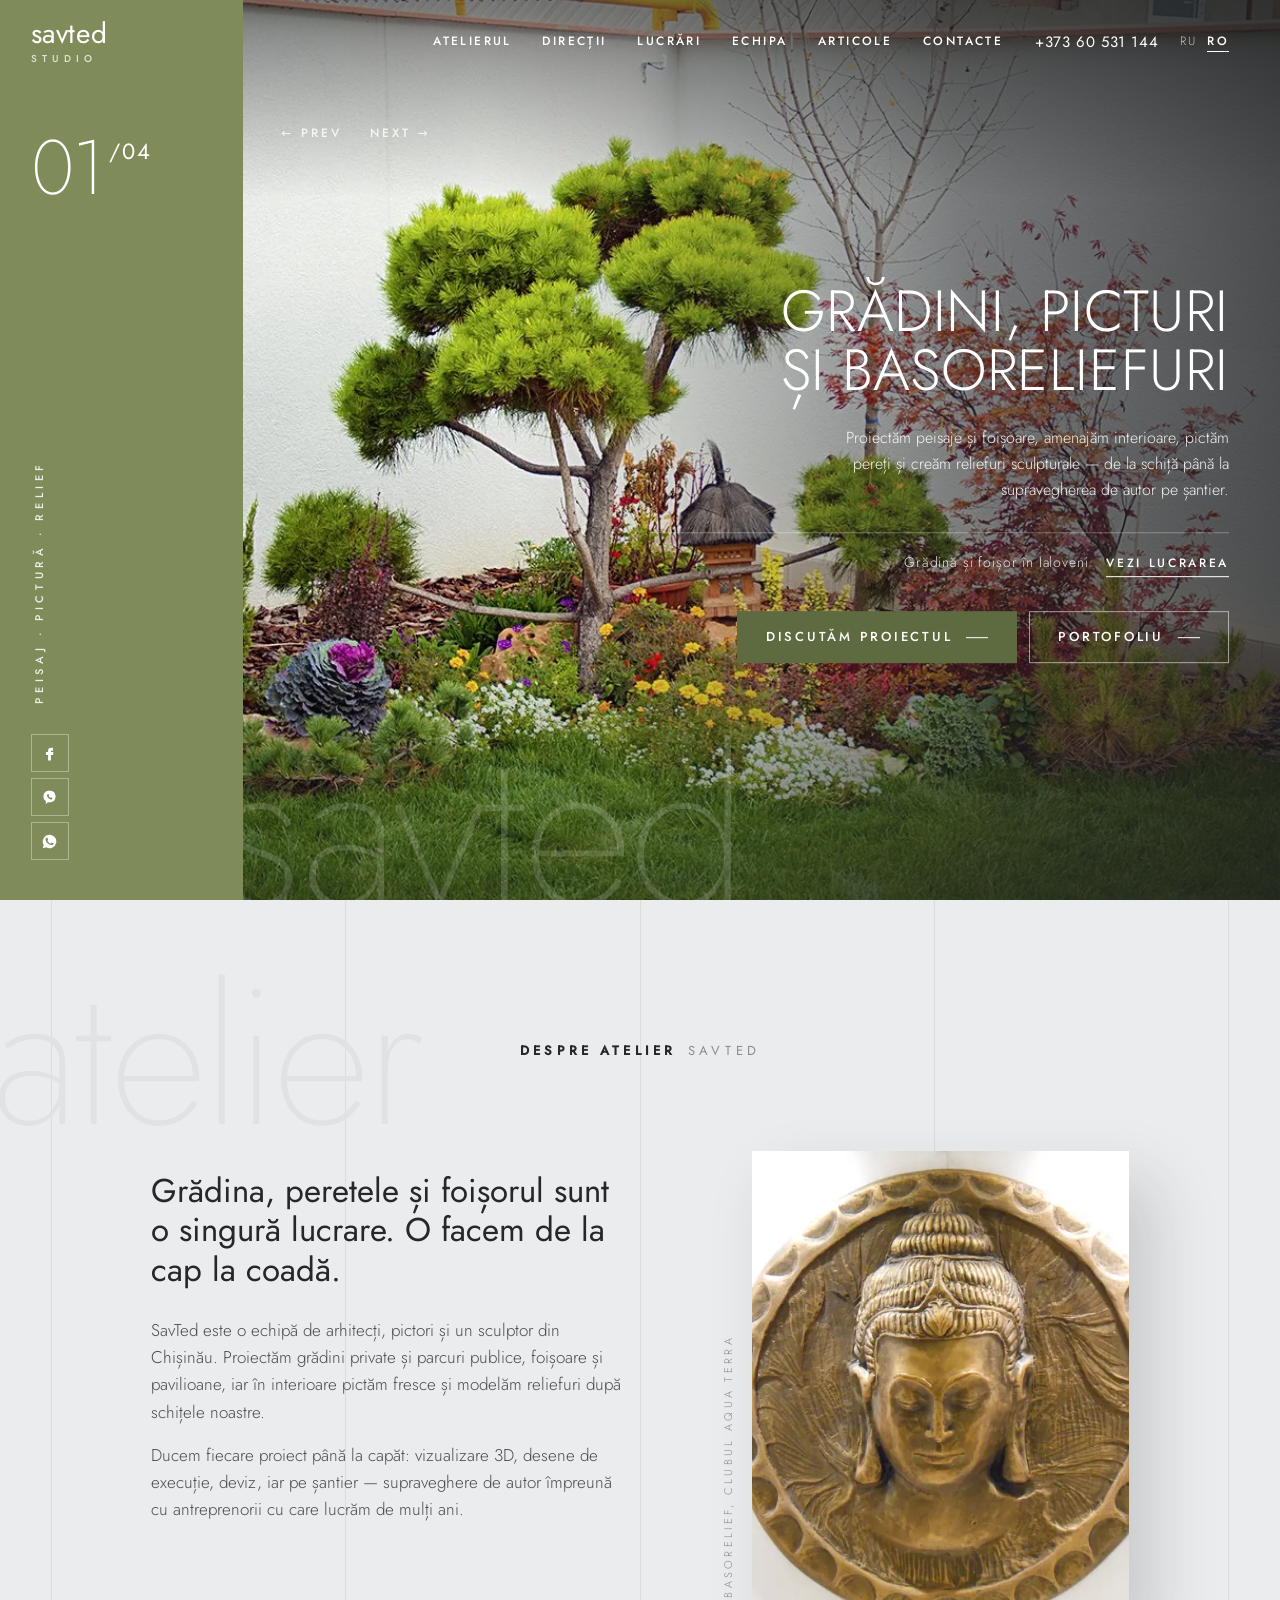
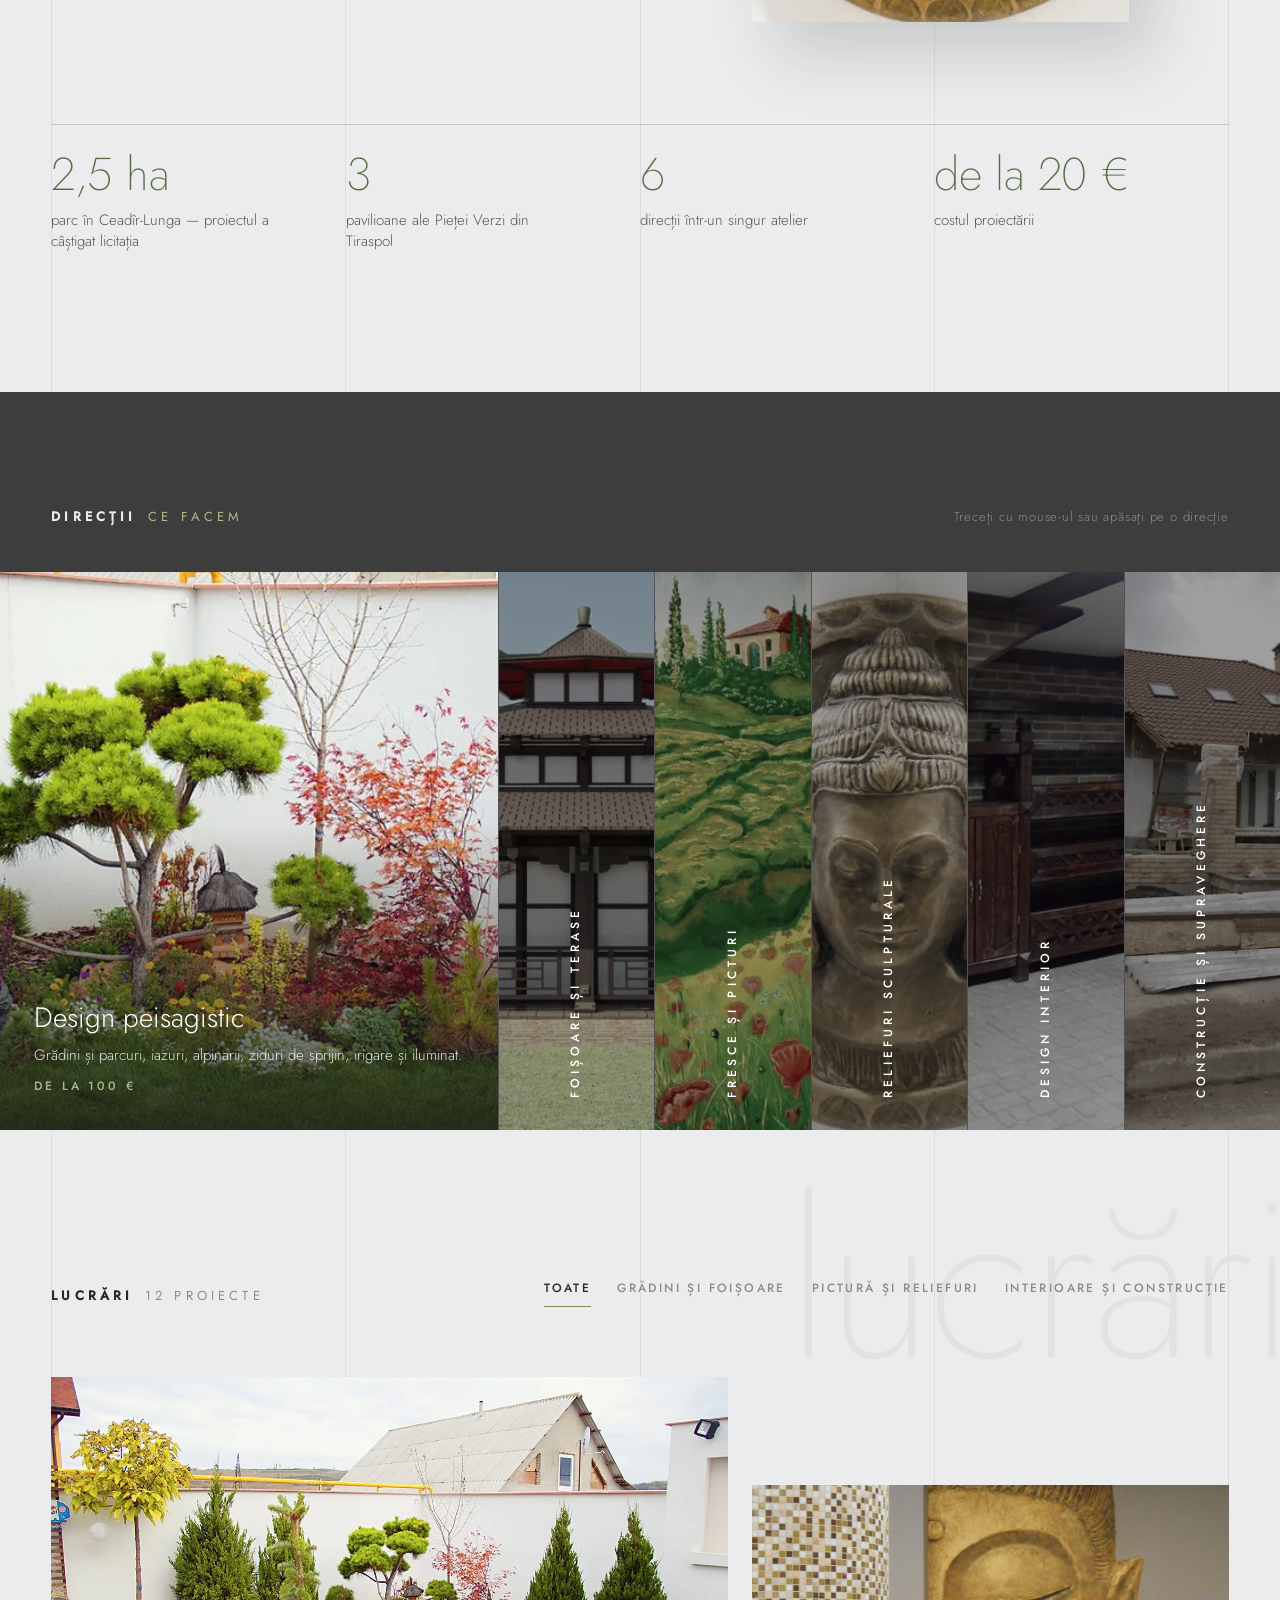
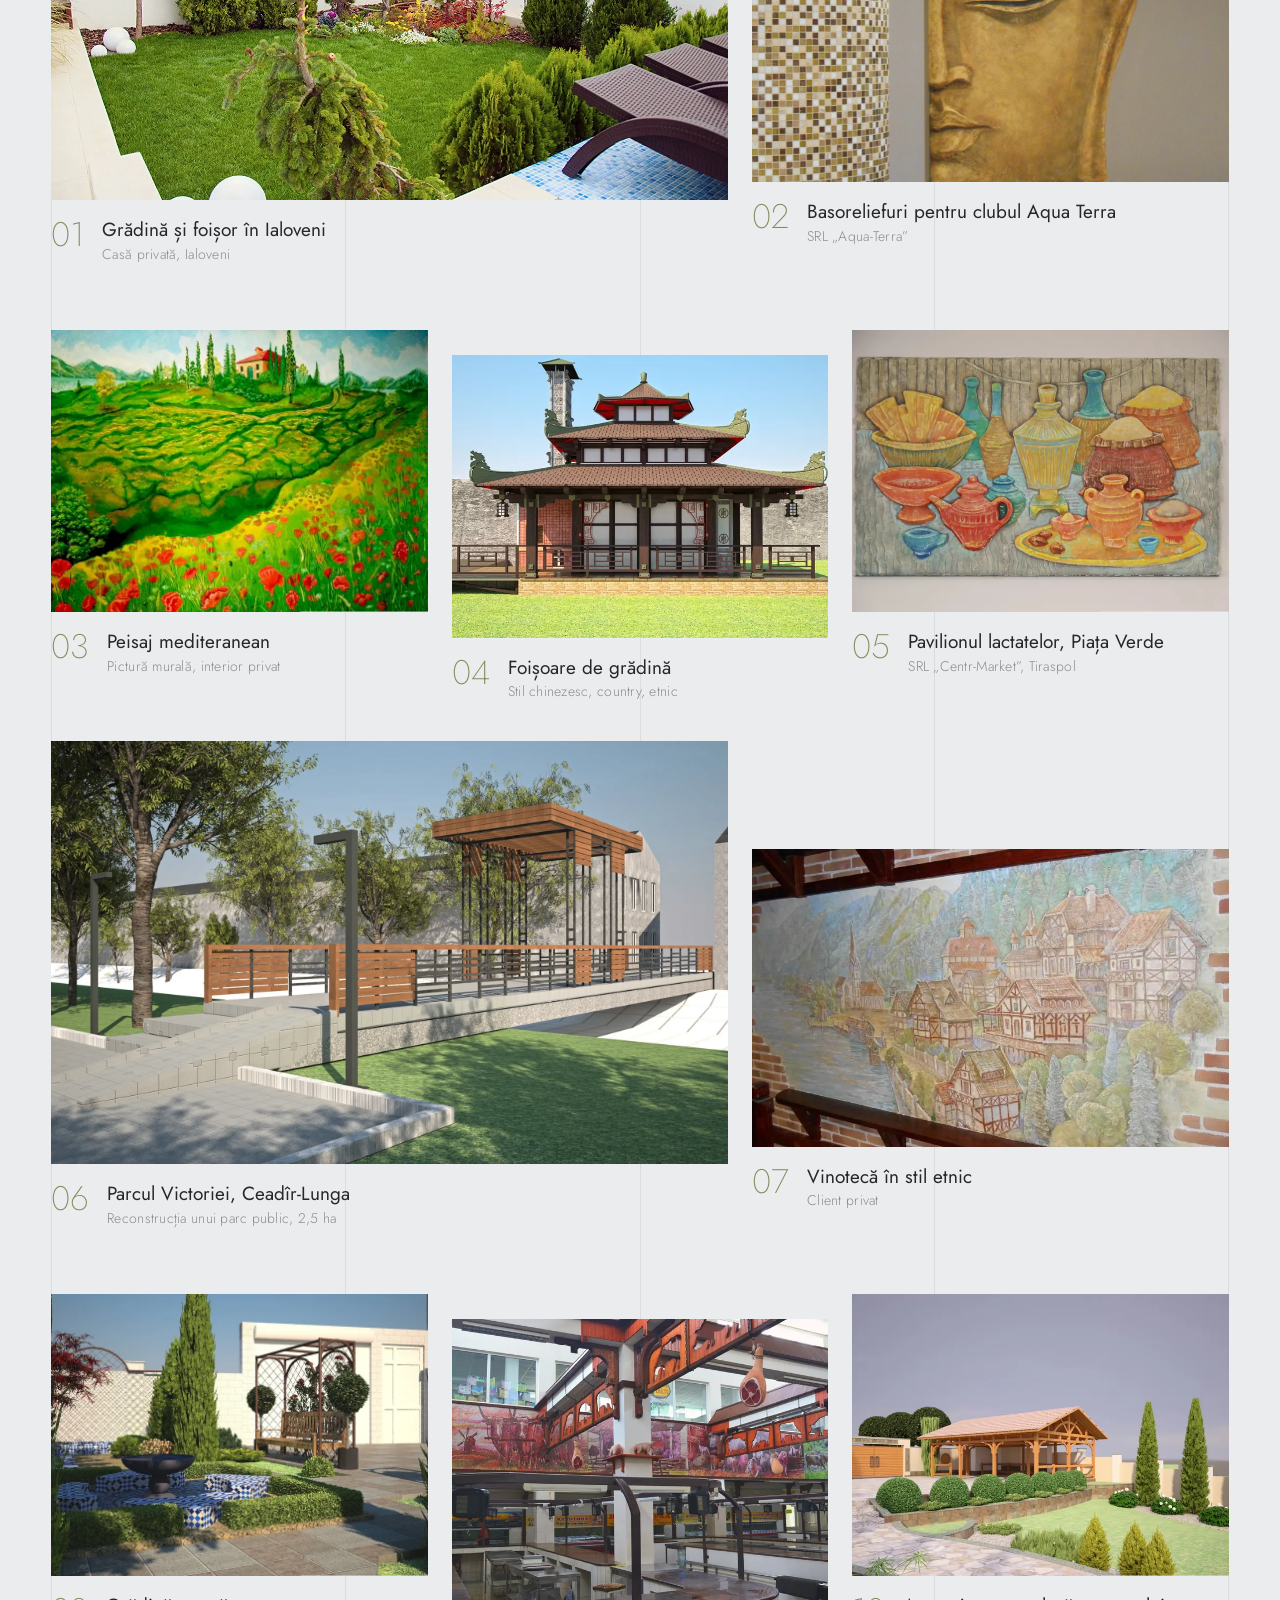
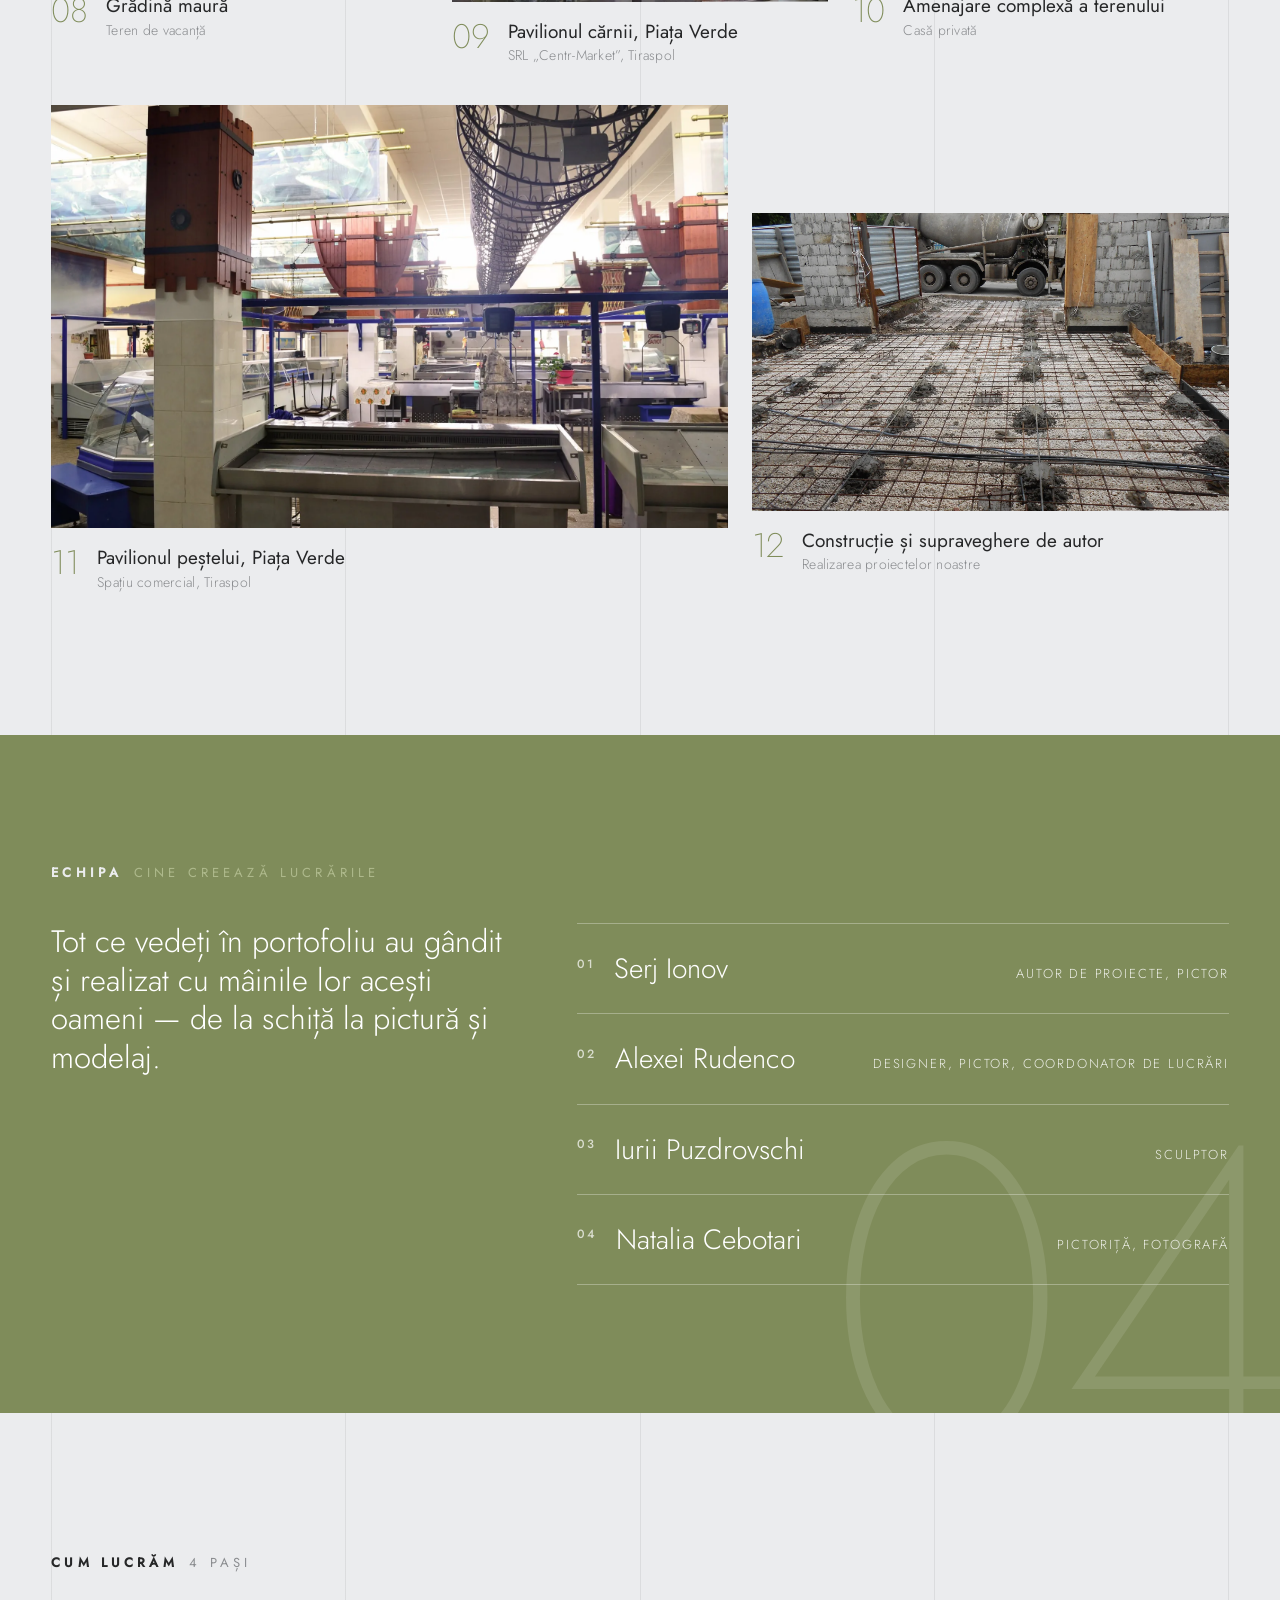
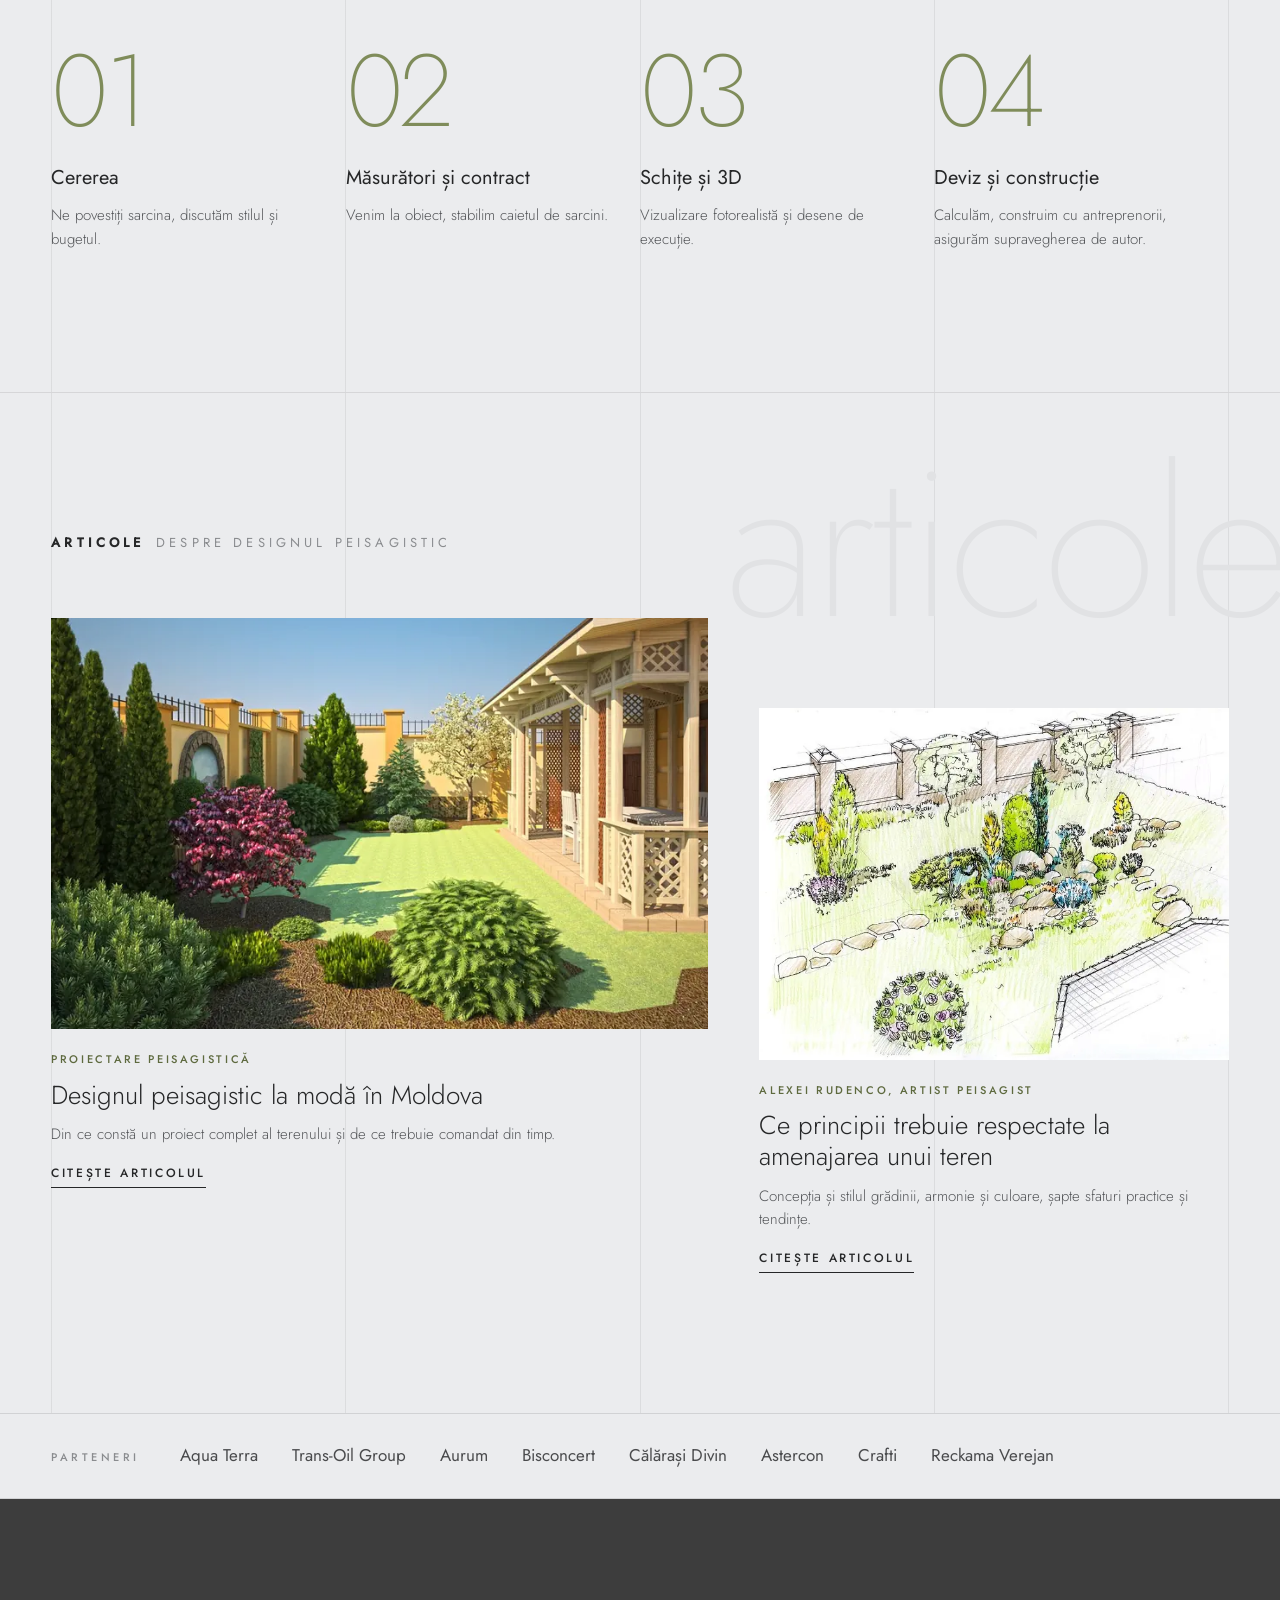
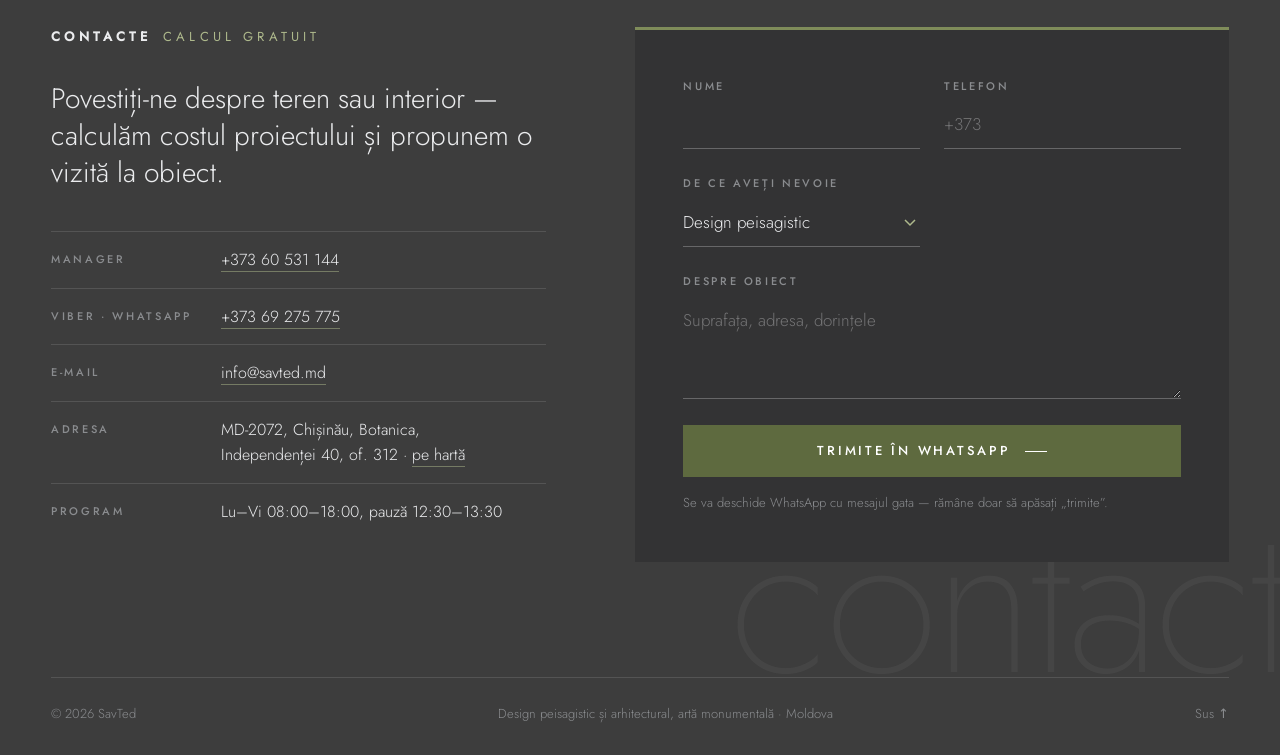
==== commit 092ca426: "Add files via upload" ====
--- a/ro.html
+++ b/ro.html
@@ -3,6 +3,7 @@
 <head>
 <meta charset="utf-8">
 <meta name="viewport" content="width=device-width,initial-scale=1">
+<meta name="robots" content="noindex, nofollow">
 <title>SavTed — design peisagistic, picturi murale și basoreliefuri în Moldova</title>
 <meta name="description" content="Atelierul SavTed: proiecte de grădini, parcuri și foișoare, design interior, fresce, picturi murale și reliefuri sculpturale. Chișinău, toată Moldova.">
 <link rel="icon" href="favicon.svg" type="image/svg+xml">
@@ -16,9 +17,9 @@
 <link rel="preload" href="fonts/Jost-Light.woff2" as="font" type="font/woff2" crossorigin>
 <link rel="stylesheet" href="style.css?v=7">
 </head>
-<body>
-
-<header class="top" id="top">
+<body id="top">
+
+<header class="top">
   <a class="brand" href="#top" aria-label="SavTed — pagina principală">savted<small>studio</small></a>
   <nav class="nav" aria-label="Secțiuni">
     <a href="#about">Atelierul</a>
@@ -234,7 +235,7 @@
         <div><dt>Manager</dt><dd><a href="tel:+37360531144">+373 60 531 144</a></dd></div>
         <div><dt>Viber · WhatsApp</dt><dd><a href="tel:+37369275775">+373 69 275 775</a></dd></div>
         <div><dt>E-mail</dt><dd><a href="mailto:info@savted.md">info@savted.md</a></dd></div>
-        <div><dt>Adresa</dt><dd>Chișinău, Botanica,<br>bd. Independenței 40, of. 312 · <a href="https://www.google.com/maps/search/?api=1&amp;query=Independen%C8%9Bei+40+Chi%C8%99in%C4%83u" target="_blank" rel="noopener">pe hartă</a></dd></div>
+        <div><dt>Adresa</dt><dd>MD-2072, Chișinău, Botanica,<br>Independenței 40, of. 312 · <a href="https://www.google.com/maps/search/?api=1&amp;query=Independen%C8%9Bei+40+Chi%C8%99in%C4%83u" target="_blank" rel="noopener">pe hartă</a></dd></div>
         <div><dt>Program</dt><dd>Lu–Vi 08:00–18:00, pauză 12:30–13:30</dd></div>
       </dl>
     </div>
